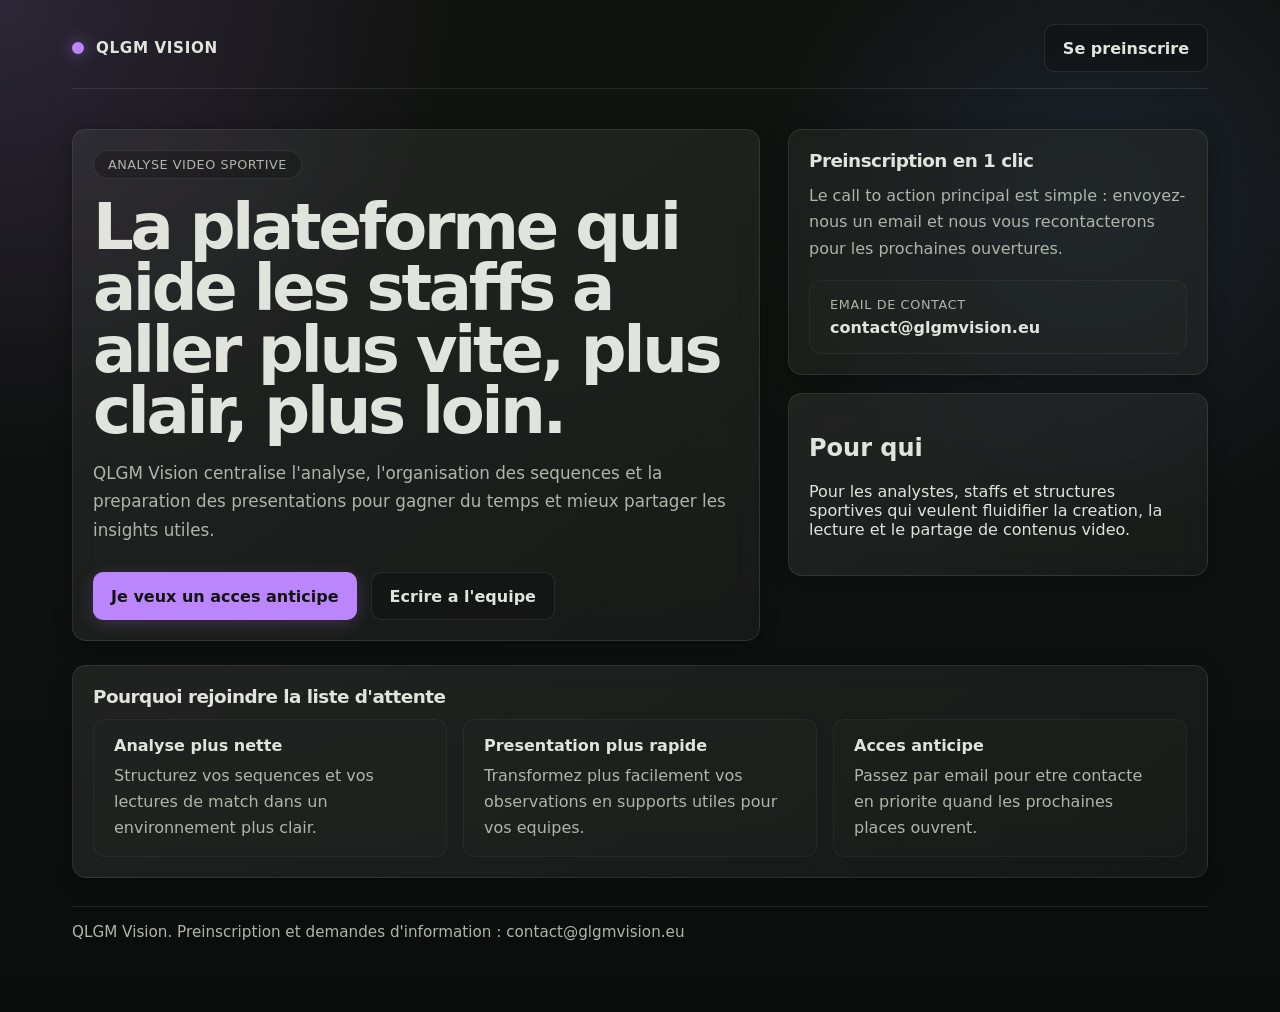
==== docs/index.html @ bc846fb3 "Initial GitHub Pages site" ====
<!doctype html>
<html lang="fr">
  <head>
    <meta charset="UTF-8" />
    <meta name="viewport" content="width=device-width, initial-scale=1.0" />
    <title>QLGM Vision | Preinscription</title>
    <meta
      name="description"
      content="QLGM Vision prepare une nouvelle experience d'analyse video sportive. Preinscrivez-vous pour demander un acces anticipe."
    />
    <style>
      :root {
        --bg: #0f1110;
        --bg-soft: #171a17;
        --card: rgba(43, 46, 40, 0.25);
        --card-strong: rgba(43, 46, 40, 0.45);
        --text: #e1e4dc;
        --muted: #b0b5a9;
        --line: rgba(225, 228, 220, 0.1);
        --line-strong: rgba(225, 228, 220, 0.16);
        --accent: #bb86fc;
        --accent-shadow: rgba(187, 134, 252, 0.2);
      }

      * {
        box-sizing: border-box;
      }

      html {
        scroll-behavior: smooth;
      }

      body {
        margin: 0;
        min-height: 100vh;
        font-family: "Segoe UI", system-ui, sans-serif;
        color: var(--text);
        background:
          radial-gradient(circle at top left, rgba(187, 134, 252, 0.16), transparent 28%),
          radial-gradient(circle at 85% 20%, rgba(106, 148, 255, 0.12), transparent 24%),
          linear-gradient(180deg, #111310 0%, #0f1110 55%, #0b0d0c 100%);
      }

      a {
        color: inherit;
        text-decoration: none;
      }

      .page {
        max-width: 1200px;
        margin: 0 auto;
        padding: 24px 32px 56px;
      }

      .header {
        display: flex;
        align-items: center;
        justify-content: space-between;
        gap: 16px;
        padding-bottom: 16px;
        border-bottom: 1px solid var(--line);
      }

      .brand {
        display: flex;
        align-items: center;
        gap: 12px;
        font-size: 0.95rem;
        font-weight: 700;
        letter-spacing: 0.04em;
        text-transform: uppercase;
      }

      .brand-dot {
        width: 12px;
        height: 12px;
        border-radius: 999px;
        background: var(--accent);
        box-shadow: 0 0 16px rgba(187, 134, 252, 0.55);
      }

      .hero {
        display: grid;
        grid-template-columns: minmax(0, 1.1fr) minmax(320px, 420px);
        gap: 28px;
        padding-top: 40px;
        align-items: stretch;
      }

      .glass-card {
        background: var(--card);
        background-image: linear-gradient(
          145deg,
          rgba(255, 255, 255, 0.05) 0%,
          rgba(255, 255, 255, 0.01) 100%
        );
        backdrop-filter: blur(12px);
        -webkit-backdrop-filter: blur(12px);
        border: 1px solid var(--line);
        border-radius: 14px;
        padding: 20px;
        box-shadow: 0 4px 20px rgba(0, 0, 0, 0.3);
      }

      .eyebrow {
        display: inline-flex;
        align-items: center;
        gap: 8px;
        padding: 6px 14px;
        border-radius: 999px;
        background: rgba(0, 0, 0, 0.2);
        border: 1px solid var(--line);
        color: var(--muted);
        font-size: 0.8rem;
        letter-spacing: 0.04em;
        text-transform: uppercase;
      }

      h1 {
        margin: 18px 0 16px;
        font-size: clamp(2.4rem, 5vw, 4.6rem);
        line-height: 0.96;
        letter-spacing: -0.05em;
      }

      .hero-copy p {
        margin: 0;
        max-width: 60ch;
        color: var(--muted);
        font-size: 1.05rem;
        line-height: 1.7;
      }

      .cta-row {
        display: flex;
        flex-wrap: wrap;
        gap: 14px;
        margin-top: 28px;
      }

      .button-primary,
      .button-secondary {
        min-height: 48px;
        border-radius: 10px;
        padding: 12px 18px;
        display: inline-flex;
        align-items: center;
        justify-content: center;
        font-weight: 700;
        transition:
          transform 180ms ease,
          border-color 180ms ease,
          background 180ms ease;
      }

      .button-primary {
        background: var(--accent);
        color: #121212;
        box-shadow: 0 4px 16px var(--accent-shadow);
      }

      .button-secondary {
        background: rgba(0, 0, 0, 0.2);
        border: 1px solid var(--line);
        color: var(--text);
      }

      .button-primary:hover,
      .button-secondary:hover,
      .feature:hover,
      .contact-item:hover {
        transform: translateY(-1px);
      }

      .side-panel {
        display: flex;
        flex-direction: column;
        gap: 18px;
      }

      .contact-panel {
        background: var(--card-strong);
      }

      .contact-panel h2,
      .section h2 {
        margin: 0 0 12px;
        font-size: 1.15rem;
        letter-spacing: -0.03em;
      }

      .contact-panel p {
        margin: 0 0 18px;
        color: var(--muted);
        line-height: 1.65;
      }

      .contact-item {
        display: block;
        padding: 16px 20px;
        background: rgba(43, 46, 40, 0.15);
        border: 1px solid rgba(225, 228, 220, 0.05);
        border-radius: 12px;
        transition:
          border-color 180ms ease,
          background 180ms ease,
          transform 180ms ease;
      }

      .contact-item:hover,
      .feature:hover {
        border-color: rgba(187, 134, 252, 0.3);
        background: rgba(43, 46, 40, 0.35);
      }

      .contact-label {
        display: block;
        margin-bottom: 6px;
        font-size: 0.8rem;
        color: var(--muted);
        text-transform: uppercase;
        letter-spacing: 0.05em;
      }

      .contact-value {
        display: block;
        font-size: 1rem;
        font-weight: 700;
        word-break: break-word;
      }

      .section {
        margin-top: 24px;
      }

      .feature-grid {
        display: grid;
        grid-template-columns: repeat(3, minmax(0, 1fr));
        gap: 16px;
      }

      .feature {
        padding: 16px 20px;
        background: rgba(43, 46, 40, 0.15);
        border: 1px solid rgba(225, 228, 220, 0.05);
        border-radius: 12px;
        transition:
          border-color 180ms ease,
          background 180ms ease,
          transform 180ms ease;
      }

      .feature-title {
        margin: 0 0 8px;
        font-size: 1rem;
        font-weight: 700;
      }

      .feature p {
        margin: 0;
        color: var(--muted);
        line-height: 1.6;
      }

      .footer {
        margin-top: 28px;
        padding-top: 16px;
        border-top: 1px solid var(--line);
        color: var(--muted);
        font-size: 0.95rem;
      }

      @media (max-width: 920px) {
        .hero {
          grid-template-columns: 1fr;
        }

        .feature-grid {
          grid-template-columns: 1fr;
        }
      }

      @media (max-width: 640px) {
        .page {
          padding: 20px 18px 36px;
        }

        .header {
          align-items: flex-start;
          flex-direction: column;
        }

        h1 {
          font-size: clamp(2rem, 12vw, 3.2rem);
        }

        .cta-row {
          flex-direction: column;
        }

        .button-primary,
        .button-secondary {
          width: 100%;
        }
      }
    </style>
  </head>
  <body>
    <main class="page">
      <header class="header">
        <div class="brand">
          <span class="brand-dot" aria-hidden="true"></span>
          <span>QLGM Vision</span>
        </div>
        <a class="button-secondary" href="mailto:contact@glgmvision.eu?subject=Preinscription%20QLGM%20Vision">
          Se preinscrire
        </a>
      </header>

      <section class="hero">
        <div class="hero-copy glass-card">
          <span class="eyebrow">Analyse video sportive</span>
          <h1>La plateforme qui aide les staffs a aller plus vite, plus clair, plus loin.</h1>
          <p>
            QLGM Vision centralise l'analyse, l'organisation des sequences et la preparation
            des presentations pour gagner du temps et mieux partager les insights utiles.
          </p>
          <div class="cta-row">
            <a
              class="button-primary"
              href="mailto:contact@glgmvision.eu?subject=Preinscription%20QLGM%20Vision&body=Bonjour%2C%0A%0AJe%20souhaite%20me%20preinscrire%20a%20QLGM%20Vision.%0A%0ANom%20%3A%0AOrganisation%20%3A%0ARole%20%3A%0A%0AMerci."
            >
              Je veux un acces anticipe
            </a>
            <a class="button-secondary" href="#contact">Ecrire a l'equipe</a>
          </div>
        </div>

        <aside class="side-panel">
          <div class="glass-card contact-panel" id="contact">
            <h2>Preinscription en 1 clic</h2>
            <p>
              Le call to action principal est simple : envoyez-nous un email et nous vous
              recontacterons pour les prochaines ouvertures.
            </p>
            <a
              class="contact-item"
              href="mailto:contact@glgmvision.eu?subject=Preinscription%20QLGM%20Vision"
            >
              <span class="contact-label">Email de contact</span>
              <span class="contact-value">contact@glgmvision.eu</span>
            </a>
          </div>

          <div class="glass-card">
            <h2>Pour qui</h2>
            <p>
              Pour les analystes, staffs et structures sportives qui veulent fluidifier la
              creation, la lecture et le partage de contenus video.
            </p>
          </div>
        </aside>
      </section>

      <section class="section glass-card">
        <h2>Pourquoi rejoindre la liste d'attente</h2>
        <div class="feature-grid">
          <article class="feature">
            <h3 class="feature-title">Analyse plus nette</h3>
            <p>Structurez vos sequences et vos lectures de match dans un environnement plus clair.</p>
          </article>
          <article class="feature">
            <h3 class="feature-title">Presentation plus rapide</h3>
            <p>Transformez plus facilement vos observations en supports utiles pour vos equipes.</p>
          </article>
          <article class="feature">
            <h3 class="feature-title">Acces anticipe</h3>
            <p>Passez par email pour etre contacte en priorite quand les prochaines places ouvrent.</p>
          </article>
        </div>
      </section>

      <p class="footer">
        QLGM Vision. Preinscription et demandes d'information :
        <a href="mailto:contact@glgmvision.eu">contact@glgmvision.eu</a>
      </p>
    </main>
  </body>
</html>
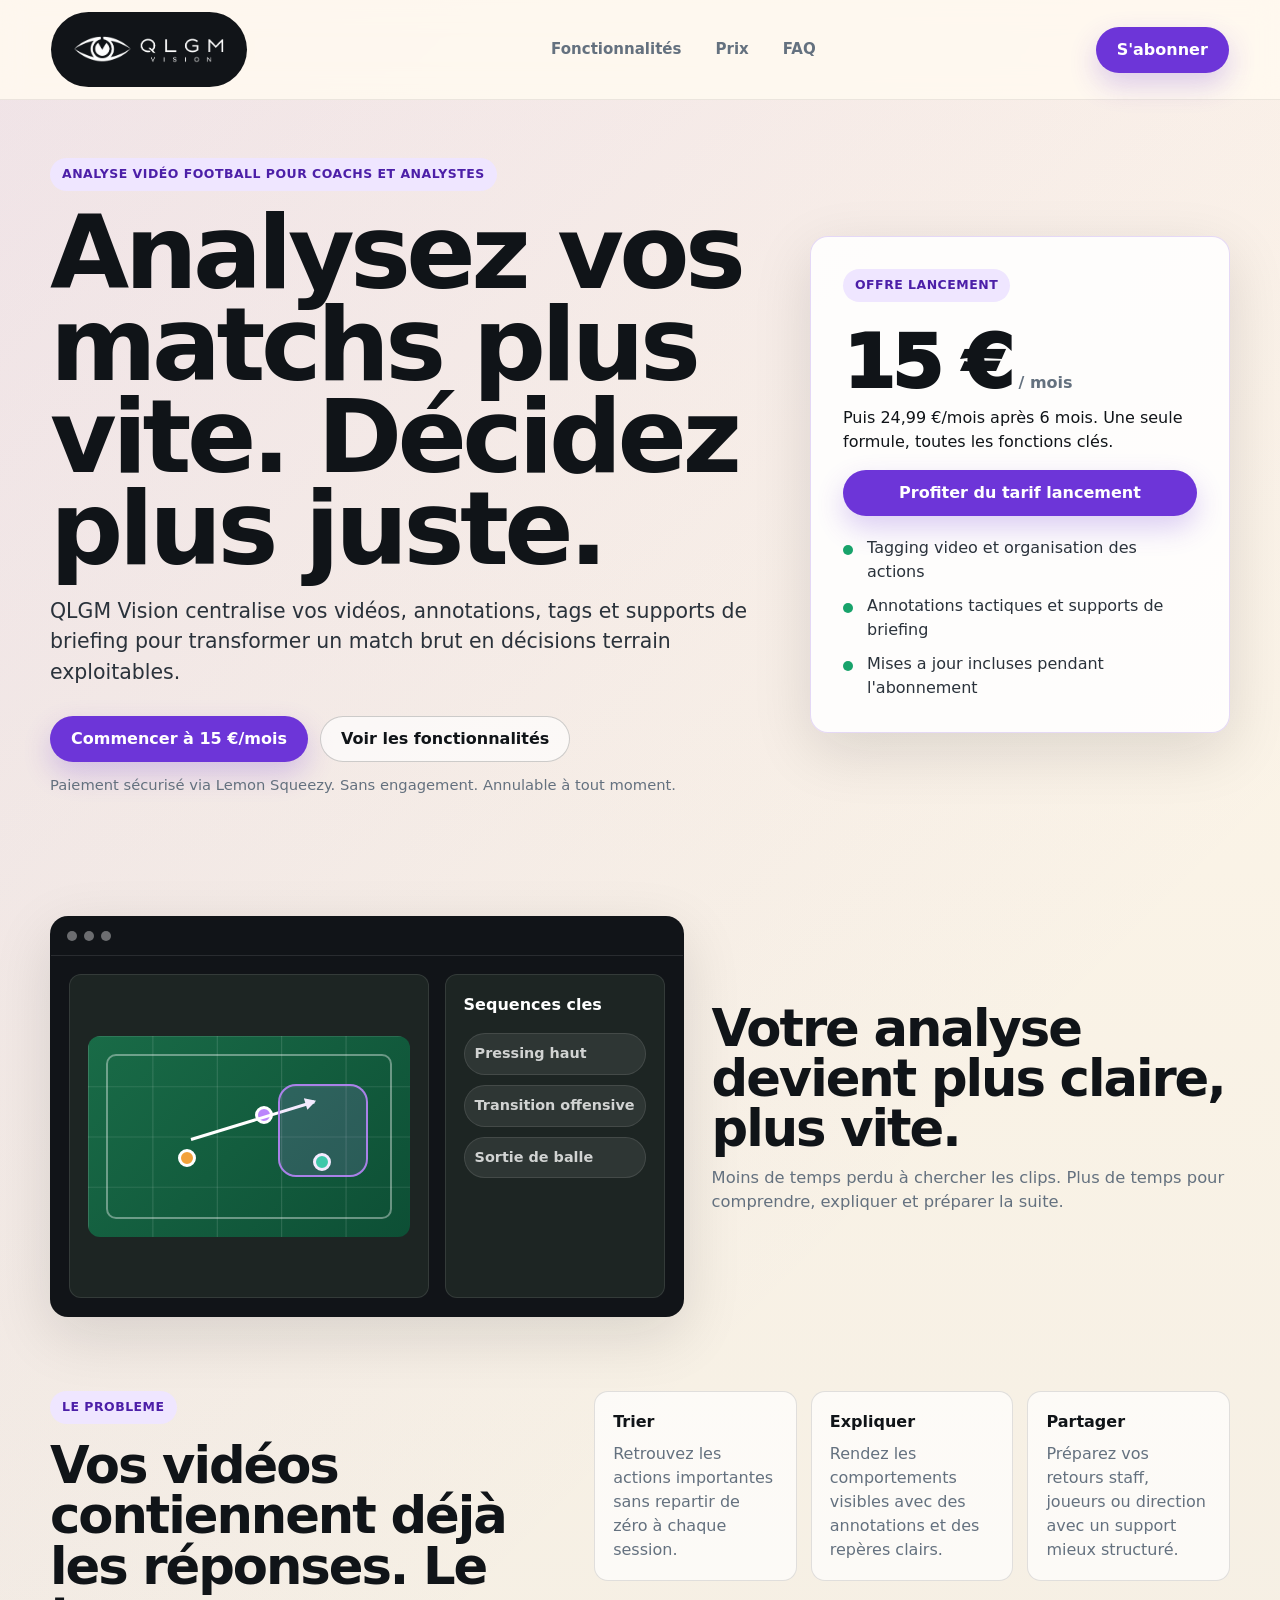
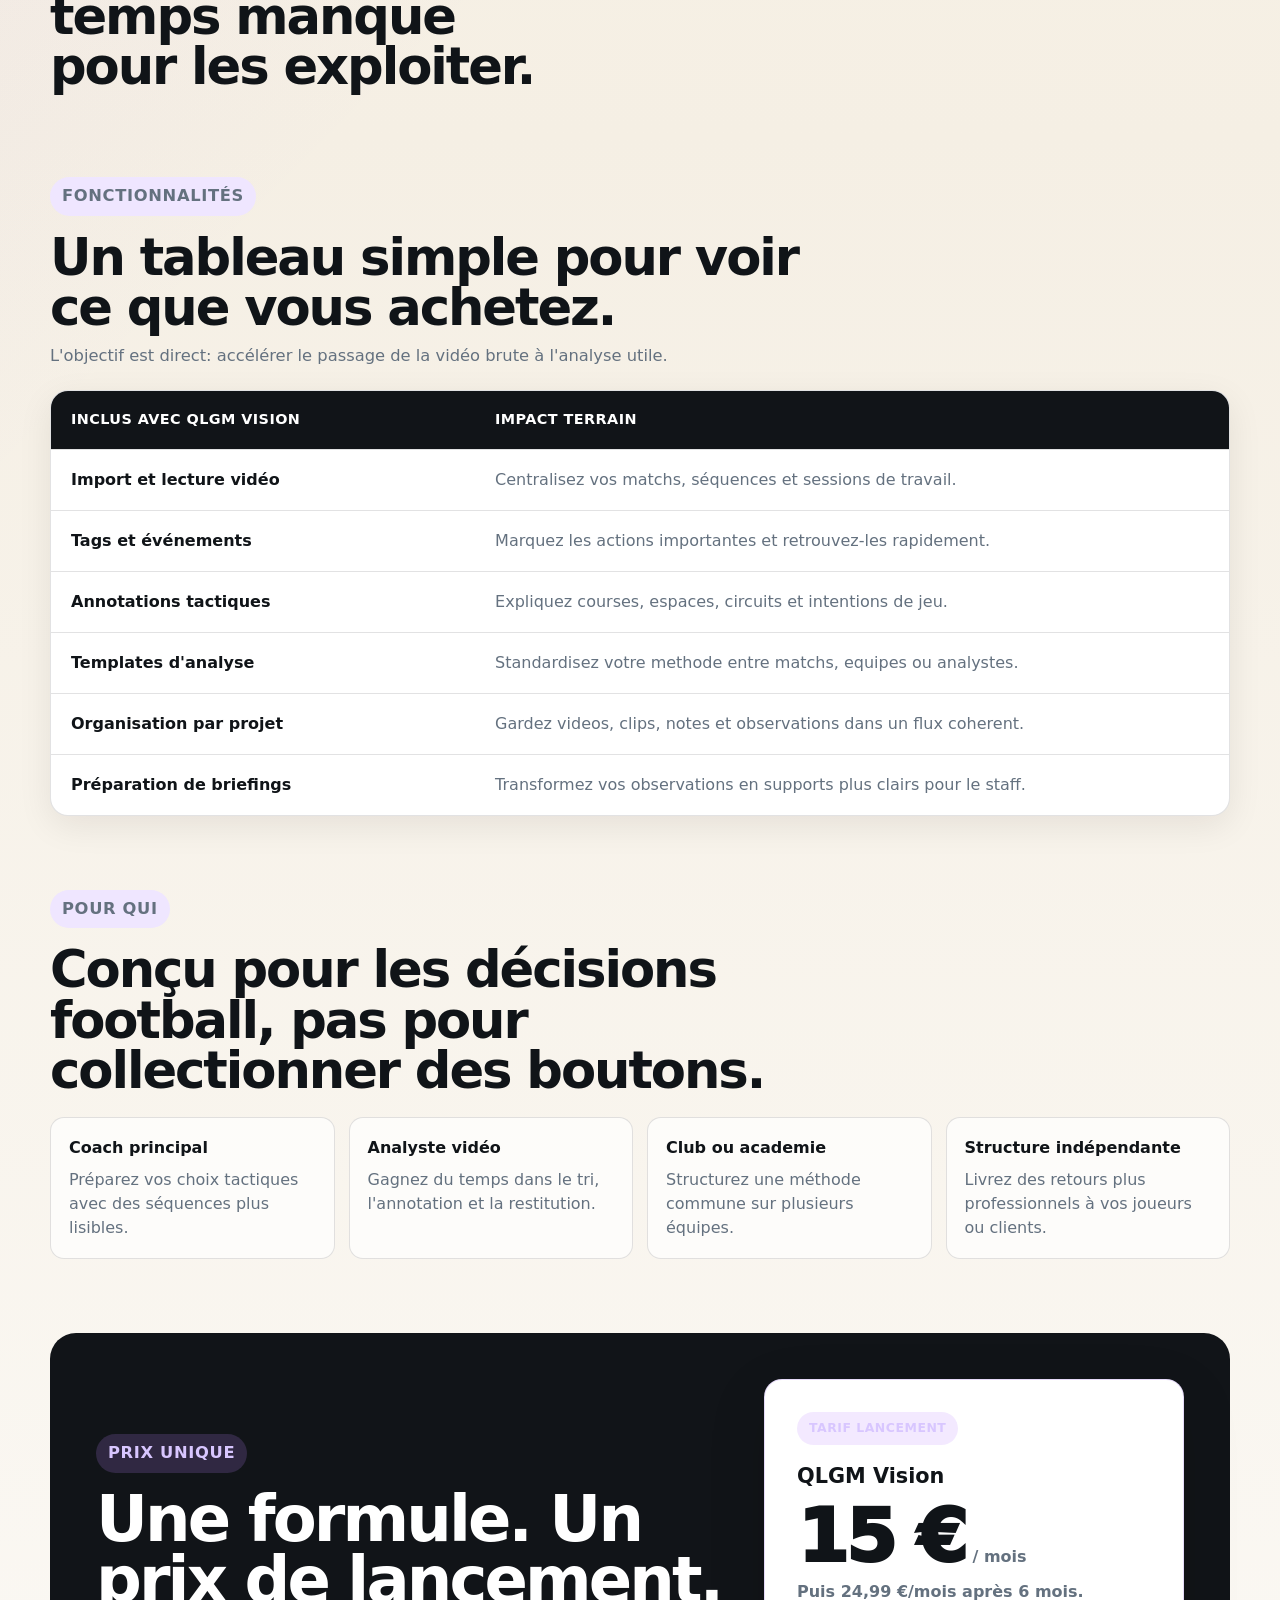
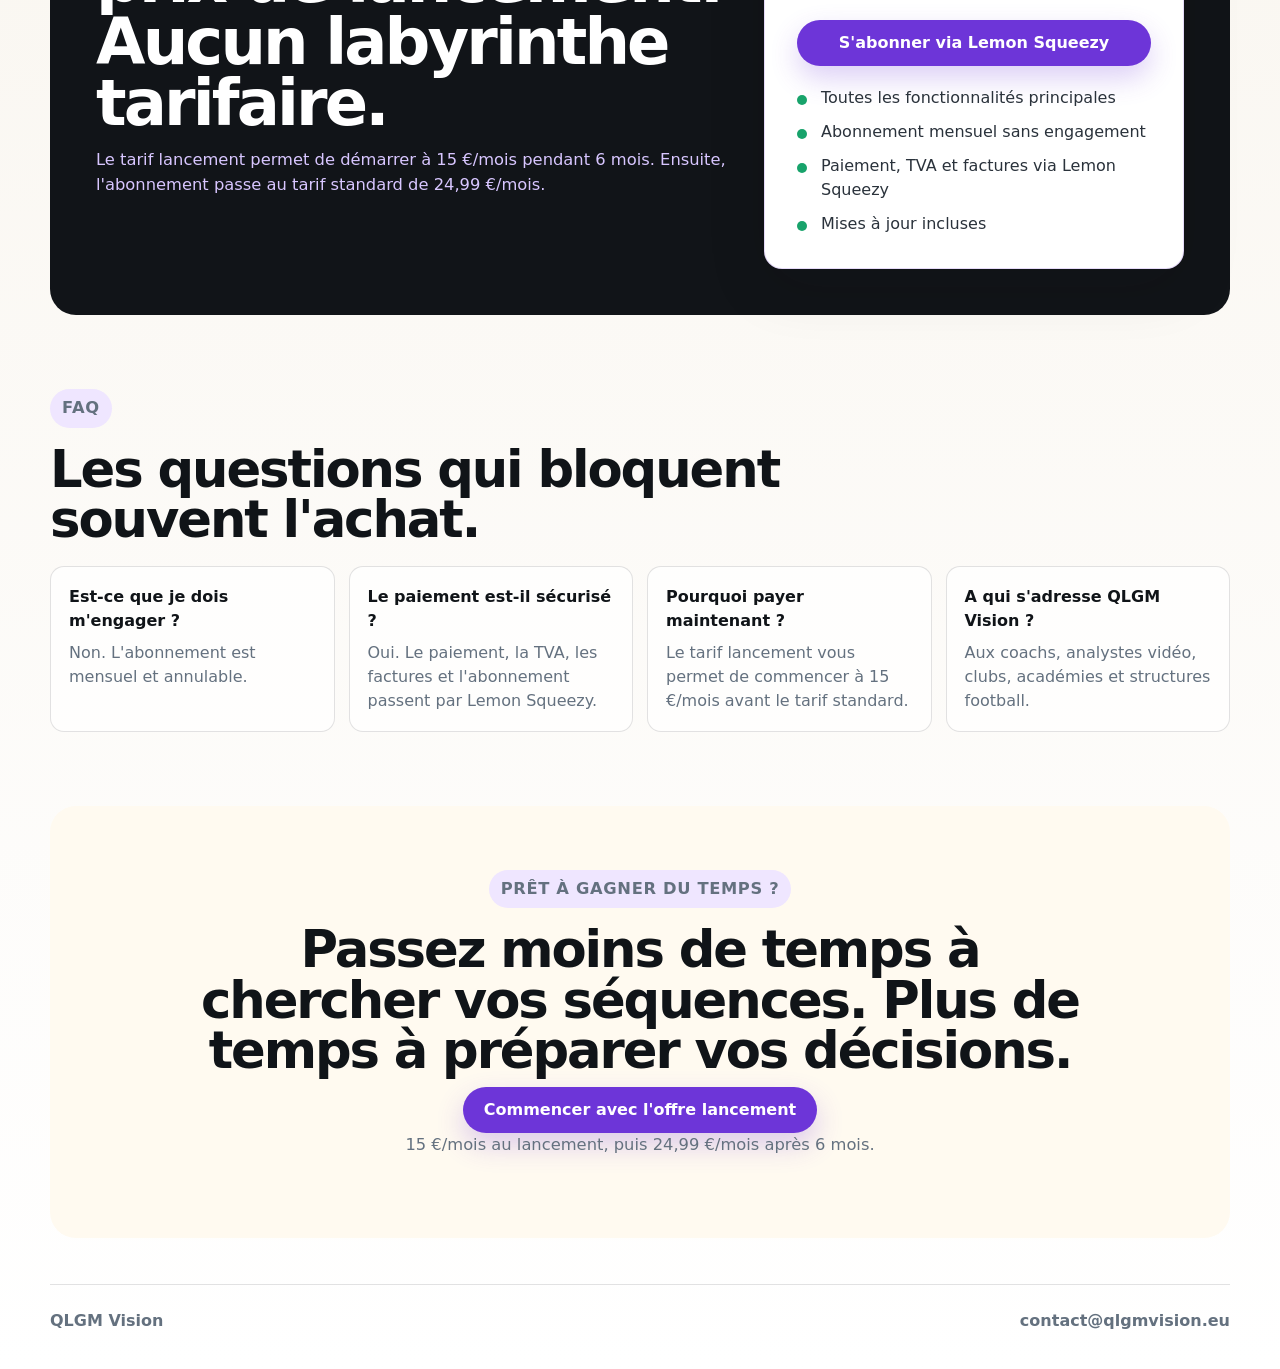
==== commit c1efcdb2: "Update QLGM Vision landing page" ====
--- a/docs/index.html
+++ b/docs/index.html
@@ -3,387 +3,268 @@
   <head>
     <meta charset="UTF-8" />
     <meta name="viewport" content="width=device-width, initial-scale=1.0" />
-    <title>QLGM Vision | Preinscription</title>
+    <title>QLGM Vision | Analyse vid&eacute;o football</title>
     <meta
       name="description"
-      content="QLGM Vision prepare une nouvelle experience d'analyse video sportive. Preinscrivez-vous pour demander un acces anticipe."
+      content="QLGM Vision aide les coachs, analystes video et clubs a analyser leurs matchs plus vite avec un abonnement simple a 15 euros par mois au lancement."
     />
-    <style>
-      :root {
-        --bg: #0f1110;
-        --bg-soft: #171a17;
-        --card: rgba(43, 46, 40, 0.25);
-        --card-strong: rgba(43, 46, 40, 0.45);
-        --text: #e1e4dc;
-        --muted: #b0b5a9;
-        --line: rgba(225, 228, 220, 0.1);
-        --line-strong: rgba(225, 228, 220, 0.16);
-        --accent: #bb86fc;
-        --accent-shadow: rgba(187, 134, 252, 0.2);
-      }
-
-      * {
-        box-sizing: border-box;
-      }
-
-      html {
-        scroll-behavior: smooth;
-      }
-
-      body {
-        margin: 0;
-        min-height: 100vh;
-        font-family: "Segoe UI", system-ui, sans-serif;
-        color: var(--text);
-        background:
-          radial-gradient(circle at top left, rgba(187, 134, 252, 0.16), transparent 28%),
-          radial-gradient(circle at 85% 20%, rgba(106, 148, 255, 0.12), transparent 24%),
-          linear-gradient(180deg, #111310 0%, #0f1110 55%, #0b0d0c 100%);
-      }
-
-      a {
-        color: inherit;
-        text-decoration: none;
-      }
-
-      .page {
-        max-width: 1200px;
-        margin: 0 auto;
-        padding: 24px 32px 56px;
-      }
-
-      .header {
-        display: flex;
-        align-items: center;
-        justify-content: space-between;
-        gap: 16px;
-        padding-bottom: 16px;
-        border-bottom: 1px solid var(--line);
-      }
-
-      .brand {
-        display: flex;
-        align-items: center;
-        gap: 12px;
-        font-size: 0.95rem;
-        font-weight: 700;
-        letter-spacing: 0.04em;
-        text-transform: uppercase;
-      }
-
-      .brand-dot {
-        width: 12px;
-        height: 12px;
-        border-radius: 999px;
-        background: var(--accent);
-        box-shadow: 0 0 16px rgba(187, 134, 252, 0.55);
-      }
-
-      .hero {
-        display: grid;
-        grid-template-columns: minmax(0, 1.1fr) minmax(320px, 420px);
-        gap: 28px;
-        padding-top: 40px;
-        align-items: stretch;
-      }
-
-      .glass-card {
-        background: var(--card);
-        background-image: linear-gradient(
-          145deg,
-          rgba(255, 255, 255, 0.05) 0%,
-          rgba(255, 255, 255, 0.01) 100%
-        );
-        backdrop-filter: blur(12px);
-        -webkit-backdrop-filter: blur(12px);
-        border: 1px solid var(--line);
-        border-radius: 14px;
-        padding: 20px;
-        box-shadow: 0 4px 20px rgba(0, 0, 0, 0.3);
-      }
-
-      .eyebrow {
-        display: inline-flex;
-        align-items: center;
-        gap: 8px;
-        padding: 6px 14px;
-        border-radius: 999px;
-        background: rgba(0, 0, 0, 0.2);
-        border: 1px solid var(--line);
-        color: var(--muted);
-        font-size: 0.8rem;
-        letter-spacing: 0.04em;
-        text-transform: uppercase;
-      }
-
-      h1 {
-        margin: 18px 0 16px;
-        font-size: clamp(2.4rem, 5vw, 4.6rem);
-        line-height: 0.96;
-        letter-spacing: -0.05em;
-      }
-
-      .hero-copy p {
-        margin: 0;
-        max-width: 60ch;
-        color: var(--muted);
-        font-size: 1.05rem;
-        line-height: 1.7;
-      }
-
-      .cta-row {
-        display: flex;
-        flex-wrap: wrap;
-        gap: 14px;
-        margin-top: 28px;
-      }
-
-      .button-primary,
-      .button-secondary {
-        min-height: 48px;
-        border-radius: 10px;
-        padding: 12px 18px;
-        display: inline-flex;
-        align-items: center;
-        justify-content: center;
-        font-weight: 700;
-        transition:
-          transform 180ms ease,
-          border-color 180ms ease,
-          background 180ms ease;
-      }
-
-      .button-primary {
-        background: var(--accent);
-        color: #121212;
-        box-shadow: 0 4px 16px var(--accent-shadow);
-      }
-
-      .button-secondary {
-        background: rgba(0, 0, 0, 0.2);
-        border: 1px solid var(--line);
-        color: var(--text);
-      }
-
-      .button-primary:hover,
-      .button-secondary:hover,
-      .feature:hover,
-      .contact-item:hover {
-        transform: translateY(-1px);
-      }
-
-      .side-panel {
-        display: flex;
-        flex-direction: column;
-        gap: 18px;
-      }
-
-      .contact-panel {
-        background: var(--card-strong);
-      }
-
-      .contact-panel h2,
-      .section h2 {
-        margin: 0 0 12px;
-        font-size: 1.15rem;
-        letter-spacing: -0.03em;
-      }
-
-      .contact-panel p {
-        margin: 0 0 18px;
-        color: var(--muted);
-        line-height: 1.65;
-      }
-
-      .contact-item {
-        display: block;
-        padding: 16px 20px;
-        background: rgba(43, 46, 40, 0.15);
-        border: 1px solid rgba(225, 228, 220, 0.05);
-        border-radius: 12px;
-        transition:
-          border-color 180ms ease,
-          background 180ms ease,
-          transform 180ms ease;
-      }
-
-      .contact-item:hover,
-      .feature:hover {
-        border-color: rgba(187, 134, 252, 0.3);
-        background: rgba(43, 46, 40, 0.35);
-      }
-
-      .contact-label {
-        display: block;
-        margin-bottom: 6px;
-        font-size: 0.8rem;
-        color: var(--muted);
-        text-transform: uppercase;
-        letter-spacing: 0.05em;
-      }
-
-      .contact-value {
-        display: block;
-        font-size: 1rem;
-        font-weight: 700;
-        word-break: break-word;
-      }
-
-      .section {
-        margin-top: 24px;
-      }
-
-      .feature-grid {
-        display: grid;
-        grid-template-columns: repeat(3, minmax(0, 1fr));
-        gap: 16px;
-      }
-
-      .feature {
-        padding: 16px 20px;
-        background: rgba(43, 46, 40, 0.15);
-        border: 1px solid rgba(225, 228, 220, 0.05);
-        border-radius: 12px;
-        transition:
-          border-color 180ms ease,
-          background 180ms ease,
-          transform 180ms ease;
-      }
-
-      .feature-title {
-        margin: 0 0 8px;
-        font-size: 1rem;
-        font-weight: 700;
-      }
-
-      .feature p {
-        margin: 0;
-        color: var(--muted);
-        line-height: 1.6;
-      }
-
-      .footer {
-        margin-top: 28px;
-        padding-top: 16px;
-        border-top: 1px solid var(--line);
-        color: var(--muted);
-        font-size: 0.95rem;
-      }
-
-      @media (max-width: 920px) {
-        .hero {
-          grid-template-columns: 1fr;
-        }
-
-        .feature-grid {
-          grid-template-columns: 1fr;
-        }
-      }
-
-      @media (max-width: 640px) {
-        .page {
-          padding: 20px 18px 36px;
-        }
-
-        .header {
-          align-items: flex-start;
-          flex-direction: column;
-        }
-
-        h1 {
-          font-size: clamp(2rem, 12vw, 3.2rem);
-        }
-
-        .cta-row {
-          flex-direction: column;
-        }
-
-        .button-primary,
-        .button-secondary {
-          width: 100%;
-        }
-      }
-    </style>
+    <meta property="og:title" content="QLGM Vision | Analysez vos matchs plus vite" />
+    <meta
+      property="og:description"
+      content="Une offre simple pour structurer vos videos, annotations et briefings football. 15 euros par mois au lancement, puis 24,99 euros."
+    />
+    <meta property="og:type" content="website" />
+    <link rel="stylesheet" href="./styles.css" />
   </head>
   <body>
-    <main class="page">
-      <header class="header">
-        <div class="brand">
-          <span class="brand-dot" aria-hidden="true"></span>
-          <span>QLGM Vision</span>
-        </div>
-        <a class="button-secondary" href="mailto:contact@glgmvision.eu?subject=Preinscription%20QLGM%20Vision">
-          Se preinscrire
+    <header class="site-header">
+      <a class="brand" href="#top" aria-label="QLGM Vision accueil">
+        <img src="./assets/qlgm-logo-white.png" alt="QLGM Vision" />
+      </a>
+      <nav class="nav-links" aria-label="Navigation principale">
+        <a href="#features">Fonctionnalit&eacute;s</a>
+        <a href="#pricing">Prix</a>
+        <a href="#faq">FAQ</a>
+      </nav>
+      <a class="header-cta" href="#pricing" data-checkout-link>S'abonner</a>
+    </header>
+
+    <main id="top">
+      <section class="hero">
+        <div class="hero-copy">
+          <p class="eyebrow">Analyse vid&eacute;o football pour coachs et analystes</p>
+          <h1>Analysez vos matchs plus vite. D&eacute;cidez plus juste.</h1>
+          <p class="lead">
+            QLGM Vision centralise vos vid&eacute;os, annotations, tags et supports de briefing pour
+            transformer un match brut en d&eacute;cisions terrain exploitables.
+          </p>
+
+          <div class="hero-actions" aria-label="Actions principales">
+            <a class="primary-button" href="#pricing" data-checkout-link>
+              Commencer &agrave; 15 &euro;/mois
+            </a>
+            <a class="secondary-button" href="#features">Voir les fonctionnalit&eacute;s</a>
+          </div>
+
+          <p class="checkout-note">
+            Paiement s&eacute;curis&eacute; via Lemon Squeezy. Sans engagement. Annulable &agrave; tout moment.
+          </p>
+        </div>
+
+        <aside class="launch-offer" aria-label="Offre de lancement">
+          <span class="offer-badge">Offre lancement</span>
+          <div class="price-line">
+            <span class="price">15 &euro;</span>
+            <span class="period">/ mois</span>
+          </div>
+          <p>Puis 24,99 &euro;/mois apr&egrave;s 6 mois. Une seule formule, toutes les fonctions cl&eacute;s.</p>
+          <a class="primary-button full-width" href="#pricing" data-checkout-link>
+            Profiter du tarif lancement
+          </a>
+          <ul class="offer-list" aria-label="Inclus">
+            <li>Tagging video et organisation des actions</li>
+            <li>Annotations tactiques et supports de briefing</li>
+            <li>Mises a jour incluses pendant l'abonnement</li>
+          </ul>
+        </aside>
+      </section>
+
+      <section class="product-strip" aria-label="Apercu produit">
+        <div class="product-window">
+          <div class="window-bar">
+            <span></span>
+            <span></span>
+            <span></span>
+          </div>
+          <div class="analysis-preview">
+            <div class="video-pane">
+              <div class="pitch">
+                <span class="player player-a"></span>
+                <span class="player player-b"></span>
+                <span class="player player-c"></span>
+                <span class="run-line"></span>
+                <span class="zone"></span>
+              </div>
+            </div>
+            <div class="insight-pane">
+              <strong>Sequences cles</strong>
+              <span>Pressing haut</span>
+              <span>Transition offensive</span>
+              <span>Sortie de balle</span>
+            </div>
+          </div>
+        </div>
+        <div class="strip-copy">
+          <h2>Votre analyse devient plus claire, plus vite.</h2>
+          <p>
+            Moins de temps perdu &agrave; chercher les clips. Plus de temps pour comprendre, expliquer et
+            pr&eacute;parer la suite.
+          </p>
+        </div>
+      </section>
+
+      <section class="section problem-section">
+        <div>
+          <p class="section-kicker">Le probleme</p>
+          <h2>Vos vid&eacute;os contiennent d&eacute;j&agrave; les r&eacute;ponses. Le temps manque pour les exploiter.</h2>
+        </div>
+        <div class="problem-grid">
+          <article>
+            <strong>Trier</strong>
+            <p>Retrouvez les actions importantes sans repartir de z&eacute;ro &agrave; chaque session.</p>
+          </article>
+          <article>
+            <strong>Expliquer</strong>
+            <p>Rendez les comportements visibles avec des annotations et des rep&egrave;res clairs.</p>
+          </article>
+          <article>
+            <strong>Partager</strong>
+            <p>Pr&eacute;parez vos retours staff, joueurs ou direction avec un support mieux structur&eacute;.</p>
+          </article>
+        </div>
+      </section>
+
+      <section class="section" id="features">
+        <div class="section-heading">
+          <p class="section-kicker">Fonctionnalit&eacute;s</p>
+          <h2>Un tableau simple pour voir ce que vous achetez.</h2>
+          <p>
+            L'objectif est direct: acc&eacute;l&eacute;rer le passage de la vid&eacute;o brute &agrave; l'analyse utile.
+          </p>
+        </div>
+
+        <div class="feature-table-wrap">
+          <table class="feature-table">
+            <thead>
+              <tr>
+                <th>Inclus avec QLGM Vision</th>
+                <th>Impact terrain</th>
+              </tr>
+            </thead>
+            <tbody>
+              <tr>
+                <td>Import et lecture vid&eacute;o</td>
+                <td>Centralisez vos matchs, s&eacute;quences et sessions de travail.</td>
+              </tr>
+              <tr>
+                <td>Tags et &eacute;v&eacute;nements</td>
+                <td>Marquez les actions importantes et retrouvez-les rapidement.</td>
+              </tr>
+              <tr>
+                <td>Annotations tactiques</td>
+                <td>Expliquez courses, espaces, circuits et intentions de jeu.</td>
+              </tr>
+              <tr>
+                <td>Templates d'analyse</td>
+                <td>Standardisez votre methode entre matchs, equipes ou analystes.</td>
+              </tr>
+              <tr>
+                <td>Organisation par projet</td>
+                <td>Gardez videos, clips, notes et observations dans un flux coherent.</td>
+              </tr>
+              <tr>
+                <td>Pr&eacute;paration de briefings</td>
+                <td>Transformez vos observations en supports plus clairs pour le staff.</td>
+              </tr>
+            </tbody>
+          </table>
+        </div>
+      </section>
+
+      <section class="section audience-section">
+        <div class="section-heading">
+          <p class="section-kicker">Pour qui</p>
+          <h2>Con&ccedil;u pour les d&eacute;cisions football, pas pour collectionner des boutons.</h2>
+        </div>
+        <div class="audience-grid">
+          <article>
+            <h3>Coach principal</h3>
+            <p>Pr&eacute;parez vos choix tactiques avec des s&eacute;quences plus lisibles.</p>
+          </article>
+          <article>
+            <h3>Analyste vid&eacute;o</h3>
+            <p>Gagnez du temps dans le tri, l'annotation et la restitution.</p>
+          </article>
+          <article>
+            <h3>Club ou academie</h3>
+            <p>Structurez une m&eacute;thode commune sur plusieurs &eacute;quipes.</p>
+          </article>
+          <article>
+            <h3>Structure ind&eacute;pendante</h3>
+            <p>Livrez des retours plus professionnels &agrave; vos joueurs ou clients.</p>
+          </article>
+        </div>
+      </section>
+
+      <section class="section pricing-section" id="pricing">
+        <div class="pricing-copy">
+          <p class="section-kicker">Prix unique</p>
+          <h2>Une formule. Un prix de lancement. Aucun labyrinthe tarifaire.</h2>
+          <p>
+            Le tarif lancement permet de d&eacute;marrer &agrave; 15 &euro;/mois pendant 6 mois. Ensuite,
+            l'abonnement passe au tarif standard de 24,99 &euro;/mois.
+          </p>
+        </div>
+        <article class="pricing-card">
+          <span class="offer-badge">Tarif lancement</span>
+          <h3>QLGM Vision</h3>
+          <div class="price-line">
+            <span class="price">15 &euro;</span>
+            <span class="period">/ mois</span>
+          </div>
+          <p class="standard-price">Puis 24,99 &euro;/mois apr&egrave;s 6 mois.</p>
+          <a class="primary-button full-width" href="#pricing" data-checkout-link>
+            S'abonner via Lemon Squeezy
+          </a>
+          <ul class="pricing-list">
+            <li>Toutes les fonctionnalit&eacute;s principales</li>
+            <li>Abonnement mensuel sans engagement</li>
+            <li>Paiement, TVA et factures via Lemon Squeezy</li>
+            <li>Mises &agrave; jour incluses</li>
+          </ul>
+        </article>
+      </section>
+
+      <section class="section" id="faq">
+        <div class="section-heading">
+          <p class="section-kicker">FAQ</p>
+          <h2>Les questions qui bloquent souvent l'achat.</h2>
+        </div>
+        <div class="faq-grid">
+          <article>
+            <h3>Est-ce que je dois m'engager ?</h3>
+            <p>Non. L'abonnement est mensuel et annulable.</p>
+          </article>
+          <article>
+            <h3>Le paiement est-il s&eacute;curis&eacute; ?</h3>
+            <p>Oui. Le paiement, la TVA, les factures et l'abonnement passent par Lemon Squeezy.</p>
+          </article>
+          <article>
+            <h3>Pourquoi payer maintenant ?</h3>
+            <p>Le tarif lancement vous permet de commencer &agrave; 15 &euro;/mois avant le tarif standard.</p>
+          </article>
+          <article>
+            <h3>A qui s'adresse QLGM Vision ?</h3>
+            <p>Aux coachs, analystes vid&eacute;o, clubs, acad&eacute;mies et structures football.</p>
+          </article>
+        </div>
+      </section>
+
+      <section class="final-cta">
+        <p class="section-kicker">Pr&ecirc;t &agrave; gagner du temps ?</p>
+        <h2>Passez moins de temps &agrave; chercher vos s&eacute;quences. Plus de temps &agrave; pr&eacute;parer vos d&eacute;cisions.</h2>
+        <a class="primary-button" href="#pricing" data-checkout-link>
+          Commencer avec l'offre lancement
         </a>
-      </header>
-
-      <section class="hero">
-        <div class="hero-copy glass-card">
-          <span class="eyebrow">Analyse video sportive</span>
-          <h1>La plateforme qui aide les staffs a aller plus vite, plus clair, plus loin.</h1>
-          <p>
-            QLGM Vision centralise l'analyse, l'organisation des sequences et la preparation
-            des presentations pour gagner du temps et mieux partager les insights utiles.
-          </p>
-          <div class="cta-row">
-            <a
-              class="button-primary"
-              href="mailto:contact@glgmvision.eu?subject=Preinscription%20QLGM%20Vision&body=Bonjour%2C%0A%0AJe%20souhaite%20me%20preinscrire%20a%20QLGM%20Vision.%0A%0ANom%20%3A%0AOrganisation%20%3A%0ARole%20%3A%0A%0AMerci."
-            >
-              Je veux un acces anticipe
-            </a>
-            <a class="button-secondary" href="#contact">Ecrire a l'equipe</a>
-          </div>
-        </div>
-
-        <aside class="side-panel">
-          <div class="glass-card contact-panel" id="contact">
-            <h2>Preinscription en 1 clic</h2>
-            <p>
-              Le call to action principal est simple : envoyez-nous un email et nous vous
-              recontacterons pour les prochaines ouvertures.
-            </p>
-            <a
-              class="contact-item"
-              href="mailto:contact@glgmvision.eu?subject=Preinscription%20QLGM%20Vision"
-            >
-              <span class="contact-label">Email de contact</span>
-              <span class="contact-value">contact@glgmvision.eu</span>
-            </a>
-          </div>
-
-          <div class="glass-card">
-            <h2>Pour qui</h2>
-            <p>
-              Pour les analystes, staffs et structures sportives qui veulent fluidifier la
-              creation, la lecture et le partage de contenus video.
-            </p>
-          </div>
-        </aside>
-      </section>
-
-      <section class="section glass-card">
-        <h2>Pourquoi rejoindre la liste d'attente</h2>
-        <div class="feature-grid">
-          <article class="feature">
-            <h3 class="feature-title">Analyse plus nette</h3>
-            <p>Structurez vos sequences et vos lectures de match dans un environnement plus clair.</p>
-          </article>
-          <article class="feature">
-            <h3 class="feature-title">Presentation plus rapide</h3>
-            <p>Transformez plus facilement vos observations en supports utiles pour vos equipes.</p>
-          </article>
-          <article class="feature">
-            <h3 class="feature-title">Acces anticipe</h3>
-            <p>Passez par email pour etre contacte en priorite quand les prochaines places ouvrent.</p>
-          </article>
-        </div>
-      </section>
-
-      <p class="footer">
-        QLGM Vision. Preinscription et demandes d'information :
-        <a href="mailto:contact@glgmvision.eu">contact@glgmvision.eu</a>
-      </p>
+        <p class="checkout-note">15 &euro;/mois au lancement, puis 24,99 &euro;/mois apr&egrave;s 6 mois.</p>
+      </section>
     </main>
+
+    <footer class="site-footer">
+      <span>QLGM Vision</span>
+      <a href="mailto:contact@qlgmvision.eu">contact@qlgmvision.eu</a>
+    </footer>
+
+    <script src="./checkout.js"></script>
   </body>
 </html>
--- a/docs/styles.css
+++ b/docs/styles.css
@@ -0,0 +1,701 @@
+:root {
+  color-scheme: light;
+  --ink: #101418;
+  --ink-soft: #2a323b;
+  --muted: #64717f;
+  --paper: #f7f3ea;
+  --paper-strong: #fffaf0;
+  --surface: #ffffff;
+  --line: rgba(16, 20, 24, 0.12);
+  --line-strong: rgba(16, 20, 24, 0.2);
+  --accent: #6d35d8;
+  --accent-dark: #4c1fa8;
+  --accent-soft: #efe6ff;
+  --green: #18a36b;
+  --orange: #f2a23a;
+  --radius: 18px;
+  --shadow: 0 18px 60px rgba(20, 18, 14, 0.12);
+}
+
+* {
+  box-sizing: border-box;
+}
+
+html {
+  scroll-behavior: smooth;
+}
+
+body {
+  margin: 0;
+  color: var(--ink);
+  background:
+    linear-gradient(135deg, rgba(109, 53, 216, 0.1), transparent 36%),
+    linear-gradient(180deg, #fff7e9 0%, #f5efe4 38%, #ffffff 100%);
+  font-family:
+    Inter,
+    "Segoe UI",
+    system-ui,
+    sans-serif;
+  line-height: 1.5;
+}
+
+a {
+  color: inherit;
+  text-decoration: none;
+}
+
+img {
+  display: block;
+  max-width: 100%;
+}
+
+.site-header {
+  position: sticky;
+  top: 0;
+  z-index: 10;
+  min-height: 72px;
+  display: grid;
+  grid-template-columns: minmax(150px, 220px) minmax(0, 1fr) auto;
+  align-items: center;
+  gap: 18px;
+  padding: 12px clamp(18px, 4vw, 54px);
+  border-bottom: 1px solid rgba(16, 20, 24, 0.08);
+  background: rgba(255, 250, 240, 0.88);
+  backdrop-filter: blur(14px);
+}
+
+.brand {
+  width: min(196px, 42vw);
+  padding: 9px 12px;
+  border-radius: 999px;
+  background: #111418;
+}
+
+.nav-links {
+  display: flex;
+  justify-content: center;
+  gap: clamp(14px, 3vw, 34px);
+  color: var(--muted);
+  font-size: 0.94rem;
+  font-weight: 700;
+}
+
+.nav-links a:hover {
+  color: var(--ink);
+}
+
+.header-cta,
+.primary-button,
+.secondary-button {
+  min-height: 46px;
+  display: inline-flex;
+  align-items: center;
+  justify-content: center;
+  border: 1px solid transparent;
+  border-radius: 999px;
+  padding: 12px 20px;
+  font-weight: 850;
+  line-height: 1;
+  transition:
+    transform 160ms ease,
+    background 160ms ease,
+    border-color 160ms ease,
+    color 160ms ease;
+}
+
+.header-cta,
+.primary-button {
+  background: var(--accent);
+  color: #fff;
+  box-shadow: 0 12px 28px rgba(109, 53, 216, 0.24);
+}
+
+.header-cta:hover,
+.primary-button:hover {
+  transform: translateY(-1px);
+  background: var(--accent-dark);
+}
+
+.secondary-button {
+  border-color: var(--line-strong);
+  background: rgba(255, 255, 255, 0.66);
+  color: var(--ink);
+}
+
+.secondary-button:hover {
+  transform: translateY(-1px);
+  border-color: rgba(109, 53, 216, 0.32);
+}
+
+main {
+  width: min(1180px, calc(100% - 36px));
+  margin: 0 auto;
+}
+
+.hero {
+  min-height: min(680px, calc(100vh - 112px));
+  display: grid;
+  grid-template-columns: minmax(0, 1fr) minmax(300px, 420px);
+  gap: clamp(24px, 5vw, 58px);
+  align-items: center;
+  padding: clamp(28px, 6vw, 58px) 0 32px;
+}
+
+.hero-copy {
+  max-width: 720px;
+}
+
+.eyebrow,
+.section-kicker,
+.offer-badge {
+  width: fit-content;
+  display: inline-flex;
+  align-items: center;
+  gap: 8px;
+  margin: 0 0 16px;
+  border-radius: 999px;
+  color: var(--accent-dark);
+  background: var(--accent-soft);
+  padding: 7px 12px;
+  font-size: 0.78rem;
+  font-weight: 900;
+  letter-spacing: 0.04em;
+  text-transform: uppercase;
+}
+
+h1,
+h2,
+h3,
+p {
+  margin-top: 0;
+}
+
+h1 {
+  margin-bottom: 20px;
+  max-width: 12ch;
+  font-size: clamp(3rem, 8vw, 6.4rem);
+  line-height: 0.9;
+  letter-spacing: -0.045em;
+}
+
+.lead {
+  max-width: 60ch;
+  color: var(--ink-soft);
+  font-size: clamp(1.08rem, 2vw, 1.28rem);
+}
+
+.hero-actions {
+  display: flex;
+  flex-wrap: wrap;
+  gap: 12px;
+  margin: 28px 0 12px;
+}
+
+.checkout-note {
+  color: var(--muted);
+  font-size: 0.92rem;
+}
+
+.launch-offer,
+.pricing-card {
+  border: 1px solid rgba(109, 53, 216, 0.18);
+  border-radius: var(--radius);
+  background: rgba(255, 255, 255, 0.86);
+  padding: clamp(22px, 4vw, 32px);
+  box-shadow: var(--shadow);
+}
+
+.price-line {
+  display: flex;
+  align-items: baseline;
+  gap: 8px;
+  margin: 12px 0 10px;
+}
+
+.price {
+  color: var(--ink);
+  font-size: clamp(2.6rem, 6vw, 4.6rem);
+  font-weight: 950;
+  line-height: 0.9;
+  letter-spacing: -0.04em;
+}
+
+.period {
+  color: var(--muted);
+  font-weight: 800;
+}
+
+.full-width {
+  width: 100%;
+}
+
+.offer-list,
+.pricing-list {
+  display: grid;
+  gap: 10px;
+  margin: 20px 0 0;
+  padding: 0;
+  list-style: none;
+}
+
+.offer-list li,
+.pricing-list li {
+  position: relative;
+  padding-left: 24px;
+  color: var(--ink-soft);
+}
+
+.offer-list li::before,
+.pricing-list li::before {
+  content: "";
+  position: absolute;
+  left: 0;
+  top: 0.55em;
+  width: 10px;
+  height: 10px;
+  border-radius: 50%;
+  background: var(--green);
+}
+
+.product-strip,
+.section,
+.final-cta {
+  margin-top: clamp(34px, 6vw, 74px);
+}
+
+.product-strip {
+  display: grid;
+  grid-template-columns: minmax(0, 1.1fr) minmax(280px, 0.9fr);
+  gap: 28px;
+  align-items: center;
+}
+
+.product-window {
+  overflow: hidden;
+  border: 1px solid var(--line);
+  border-radius: var(--radius);
+  background: #111418;
+  box-shadow: var(--shadow);
+}
+
+.window-bar {
+  display: flex;
+  gap: 7px;
+  padding: 14px 16px;
+  border-bottom: 1px solid rgba(255, 255, 255, 0.1);
+}
+
+.window-bar span {
+  width: 10px;
+  height: 10px;
+  border-radius: 50%;
+  background: #ffffff;
+  opacity: 0.38;
+}
+
+.analysis-preview {
+  min-height: 360px;
+  display: grid;
+  grid-template-columns: minmax(0, 1fr) 220px;
+  gap: 16px;
+  padding: 18px;
+}
+
+.video-pane,
+.insight-pane {
+  border: 1px solid rgba(255, 255, 255, 0.1);
+  border-radius: 12px;
+  background: #1d2523;
+}
+
+.video-pane {
+  display: grid;
+  place-items: center;
+  padding: 18px;
+}
+
+.pitch {
+  position: relative;
+  width: min(100%, 440px);
+  aspect-ratio: 16 / 10;
+  overflow: hidden;
+  border-radius: 12px;
+  background:
+    linear-gradient(90deg, rgba(255, 255, 255, 0.14) 1px, transparent 1px) 0 0 / 20% 100%,
+    linear-gradient(180deg, rgba(255, 255, 255, 0.1) 1px, transparent 1px) 0 0 / 100% 25%,
+    linear-gradient(135deg, #196b47, #0d4f35);
+}
+
+.pitch::before {
+  content: "";
+  position: absolute;
+  inset: 18px;
+  border: 2px solid rgba(255, 255, 255, 0.38);
+  border-radius: 10px;
+}
+
+.player,
+.zone,
+.run-line {
+  position: absolute;
+  display: block;
+}
+
+.player {
+  width: 18px;
+  height: 18px;
+  border: 3px solid #fff;
+  border-radius: 50%;
+  background: var(--orange);
+}
+
+.player-a {
+  left: 28%;
+  top: 56%;
+}
+
+.player-b {
+  left: 52%;
+  top: 35%;
+  background: #bb86fc;
+}
+
+.player-c {
+  left: 70%;
+  top: 58%;
+  background: #28d69a;
+}
+
+.run-line {
+  left: 32%;
+  top: 51%;
+  width: 40%;
+  height: 3px;
+  transform: rotate(-17deg);
+  transform-origin: left center;
+  background: #fff;
+}
+
+.run-line::after {
+  content: "";
+  position: absolute;
+  right: -2px;
+  top: -5px;
+  border-left: 11px solid #fff;
+  border-top: 6px solid transparent;
+  border-bottom: 6px solid transparent;
+}
+
+.zone {
+  right: 13%;
+  top: 24%;
+  width: 28%;
+  height: 46%;
+  border: 2px solid rgba(187, 134, 252, 0.88);
+  border-radius: 18px;
+  background: rgba(187, 134, 252, 0.16);
+}
+
+.insight-pane {
+  display: grid;
+  align-content: start;
+  gap: 10px;
+  padding: 18px;
+  color: #fff;
+}
+
+.insight-pane strong {
+  margin-bottom: 6px;
+}
+
+.insight-pane span {
+  border: 1px solid rgba(255, 255, 255, 0.1);
+  border-radius: 999px;
+  background: rgba(255, 255, 255, 0.08);
+  padding: 9px 10px;
+  color: rgba(255, 255, 255, 0.78);
+  font-size: 0.9rem;
+  font-weight: 700;
+}
+
+.strip-copy h2,
+.section h2,
+.final-cta h2 {
+  margin-bottom: 12px;
+  font-size: clamp(2rem, 4vw, 3.5rem);
+  line-height: 0.98;
+  letter-spacing: -0.04em;
+}
+
+.strip-copy p,
+.section-heading p,
+.pricing-copy p,
+.final-cta p {
+  color: var(--muted);
+  font-size: 1.02rem;
+}
+
+.problem-section {
+  display: grid;
+  grid-template-columns: minmax(0, 0.9fr) minmax(0, 1.1fr);
+  gap: 24px;
+  align-items: start;
+}
+
+.problem-grid,
+.audience-grid,
+.faq-grid {
+  display: grid;
+  gap: 14px;
+}
+
+.problem-grid {
+  grid-template-columns: repeat(3, minmax(0, 1fr));
+}
+
+.problem-grid article,
+.audience-grid article,
+.faq-grid article {
+  border: 1px solid var(--line);
+  border-radius: 14px;
+  background: rgba(255, 255, 255, 0.68);
+  padding: 18px;
+}
+
+.problem-grid strong,
+.audience-grid h3,
+.faq-grid h3 {
+  display: block;
+  margin: 0 0 8px;
+  color: var(--ink);
+  font-size: 1rem;
+}
+
+.problem-grid p,
+.audience-grid p,
+.faq-grid p {
+  margin: 0;
+  color: var(--muted);
+}
+
+.section-heading {
+  max-width: 760px;
+  margin-bottom: 22px;
+}
+
+.feature-table-wrap {
+  overflow-x: auto;
+  border: 1px solid var(--line);
+  border-radius: var(--radius);
+  background: var(--surface);
+  box-shadow: 0 10px 34px rgba(20, 18, 14, 0.08);
+}
+
+.feature-table {
+  width: 100%;
+  min-width: 620px;
+  border-collapse: collapse;
+}
+
+.feature-table th,
+.feature-table td {
+  padding: 18px 20px;
+  border-bottom: 1px solid var(--line);
+  text-align: left;
+  vertical-align: top;
+}
+
+.feature-table th {
+  background: #111418;
+  color: #fff;
+  font-size: 0.9rem;
+  letter-spacing: 0.03em;
+  text-transform: uppercase;
+}
+
+.feature-table tr:last-child td {
+  border-bottom: 0;
+}
+
+.feature-table td:first-child {
+  width: 36%;
+  color: var(--ink);
+  font-weight: 850;
+}
+
+.feature-table td:last-child {
+  color: var(--muted);
+}
+
+.audience-grid,
+.faq-grid {
+  grid-template-columns: repeat(4, minmax(0, 1fr));
+}
+
+.pricing-section {
+  display: grid;
+  grid-template-columns: minmax(0, 1fr) minmax(300px, 420px);
+  gap: 30px;
+  align-items: center;
+  border-radius: calc(var(--radius) + 8px);
+  background: #111418;
+  padding: clamp(24px, 5vw, 46px);
+  color: #fff;
+}
+
+.pricing-copy p,
+.pricing-copy .section-kicker,
+.pricing-card .offer-badge {
+  color: #d8c6ff;
+}
+
+.pricing-copy .section-kicker,
+.pricing-card .offer-badge {
+  background: rgba(187, 134, 252, 0.18);
+}
+
+.pricing-copy h2 {
+  margin-bottom: 14px;
+  font-size: clamp(2.2rem, 5vw, 4.3rem);
+  line-height: 0.96;
+  letter-spacing: -0.045em;
+}
+
+.pricing-card {
+  background: #fff;
+  color: var(--ink);
+}
+
+.pricing-card h3 {
+  margin-bottom: 0;
+  font-size: 1.3rem;
+}
+
+.standard-price {
+  color: var(--muted);
+  font-weight: 750;
+}
+
+.final-cta {
+  display: grid;
+  justify-items: center;
+  border-radius: calc(var(--radius) + 8px);
+  background: var(--paper-strong);
+  padding: clamp(28px, 6vw, 64px);
+  text-align: center;
+}
+
+.final-cta h2 {
+  max-width: 900px;
+}
+
+.site-footer {
+  width: min(1180px, calc(100% - 36px));
+  display: flex;
+  justify-content: space-between;
+  gap: 16px;
+  margin: 46px auto 0;
+  padding: 24px 0 36px;
+  border-top: 1px solid var(--line);
+  color: var(--muted);
+  font-weight: 700;
+}
+
+@media (max-width: 980px) {
+  .site-header {
+    grid-template-columns: 1fr auto;
+  }
+
+  .nav-links {
+    display: none;
+  }
+
+  .hero,
+  .product-strip,
+  .problem-section,
+  .pricing-section {
+    grid-template-columns: 1fr;
+  }
+
+  .hero {
+    min-height: auto;
+  }
+
+  h1 {
+    max-width: 13ch;
+  }
+
+  .audience-grid,
+  .faq-grid,
+  .problem-grid {
+    grid-template-columns: repeat(2, minmax(0, 1fr));
+  }
+}
+
+@media (max-width: 700px) {
+  main,
+  .site-footer {
+    width: min(100% - 28px, 1180px);
+  }
+
+  .site-header {
+    min-height: 64px;
+    padding: 10px 14px;
+  }
+
+  .brand {
+    width: 154px;
+    padding: 7px 10px;
+  }
+
+  .header-cta {
+    min-height: 40px;
+    padding: 10px 14px;
+    font-size: 0.88rem;
+  }
+
+  h1 {
+    max-width: 10ch;
+    font-size: clamp(2.35rem, 13vw, 3.9rem);
+  }
+
+  .hero-actions {
+    display: grid;
+  }
+
+  .primary-button,
+  .secondary-button {
+    width: 100%;
+  }
+
+  .analysis-preview {
+    grid-template-columns: 1fr;
+    min-height: 0;
+  }
+
+  .launch-offer {
+    padding: 18px;
+  }
+
+  .launch-offer .offer-list {
+    display: none;
+  }
+
+  .insight-pane {
+    grid-template-columns: 1fr;
+  }
+
+  .audience-grid,
+  .faq-grid,
+  .problem-grid {
+    grid-template-columns: 1fr;
+  }
+
+  .feature-table {
+    min-width: 540px;
+  }
+
+  .site-footer {
+    flex-direction: column;
+  }
+}
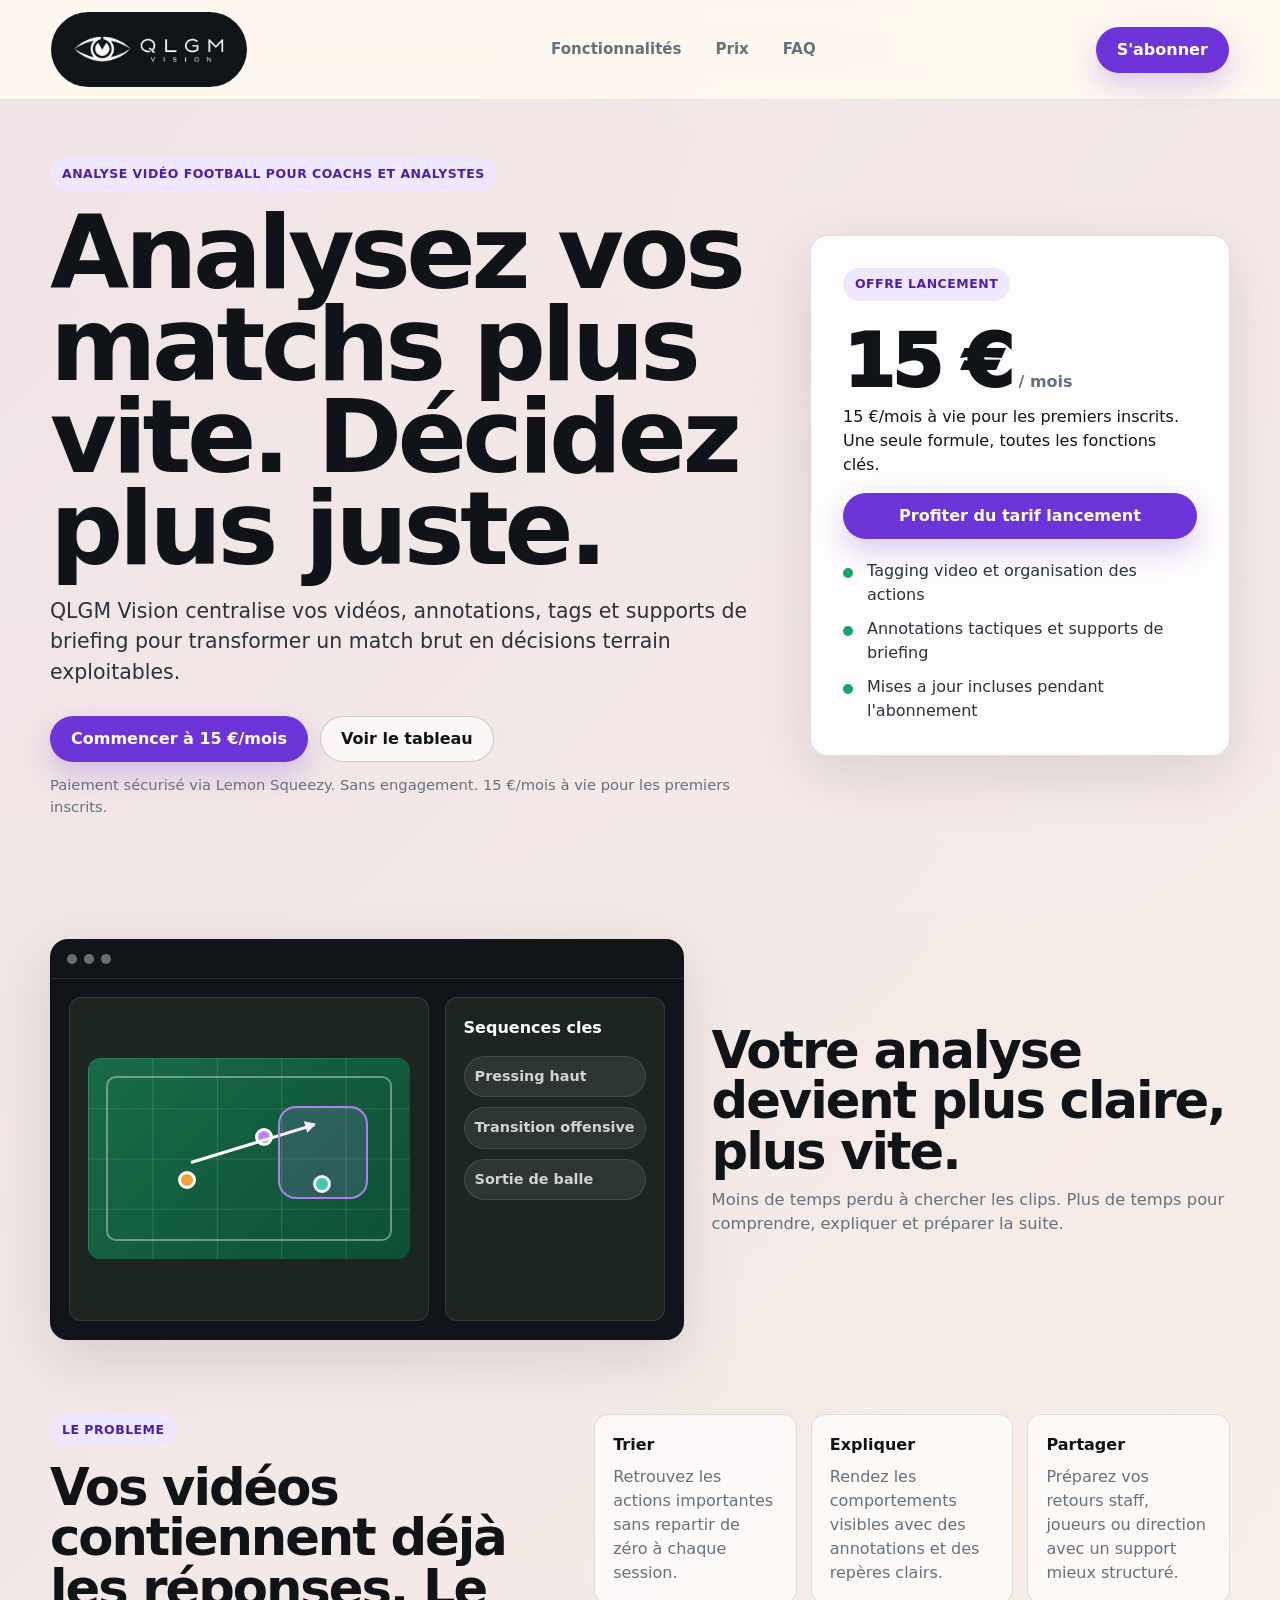
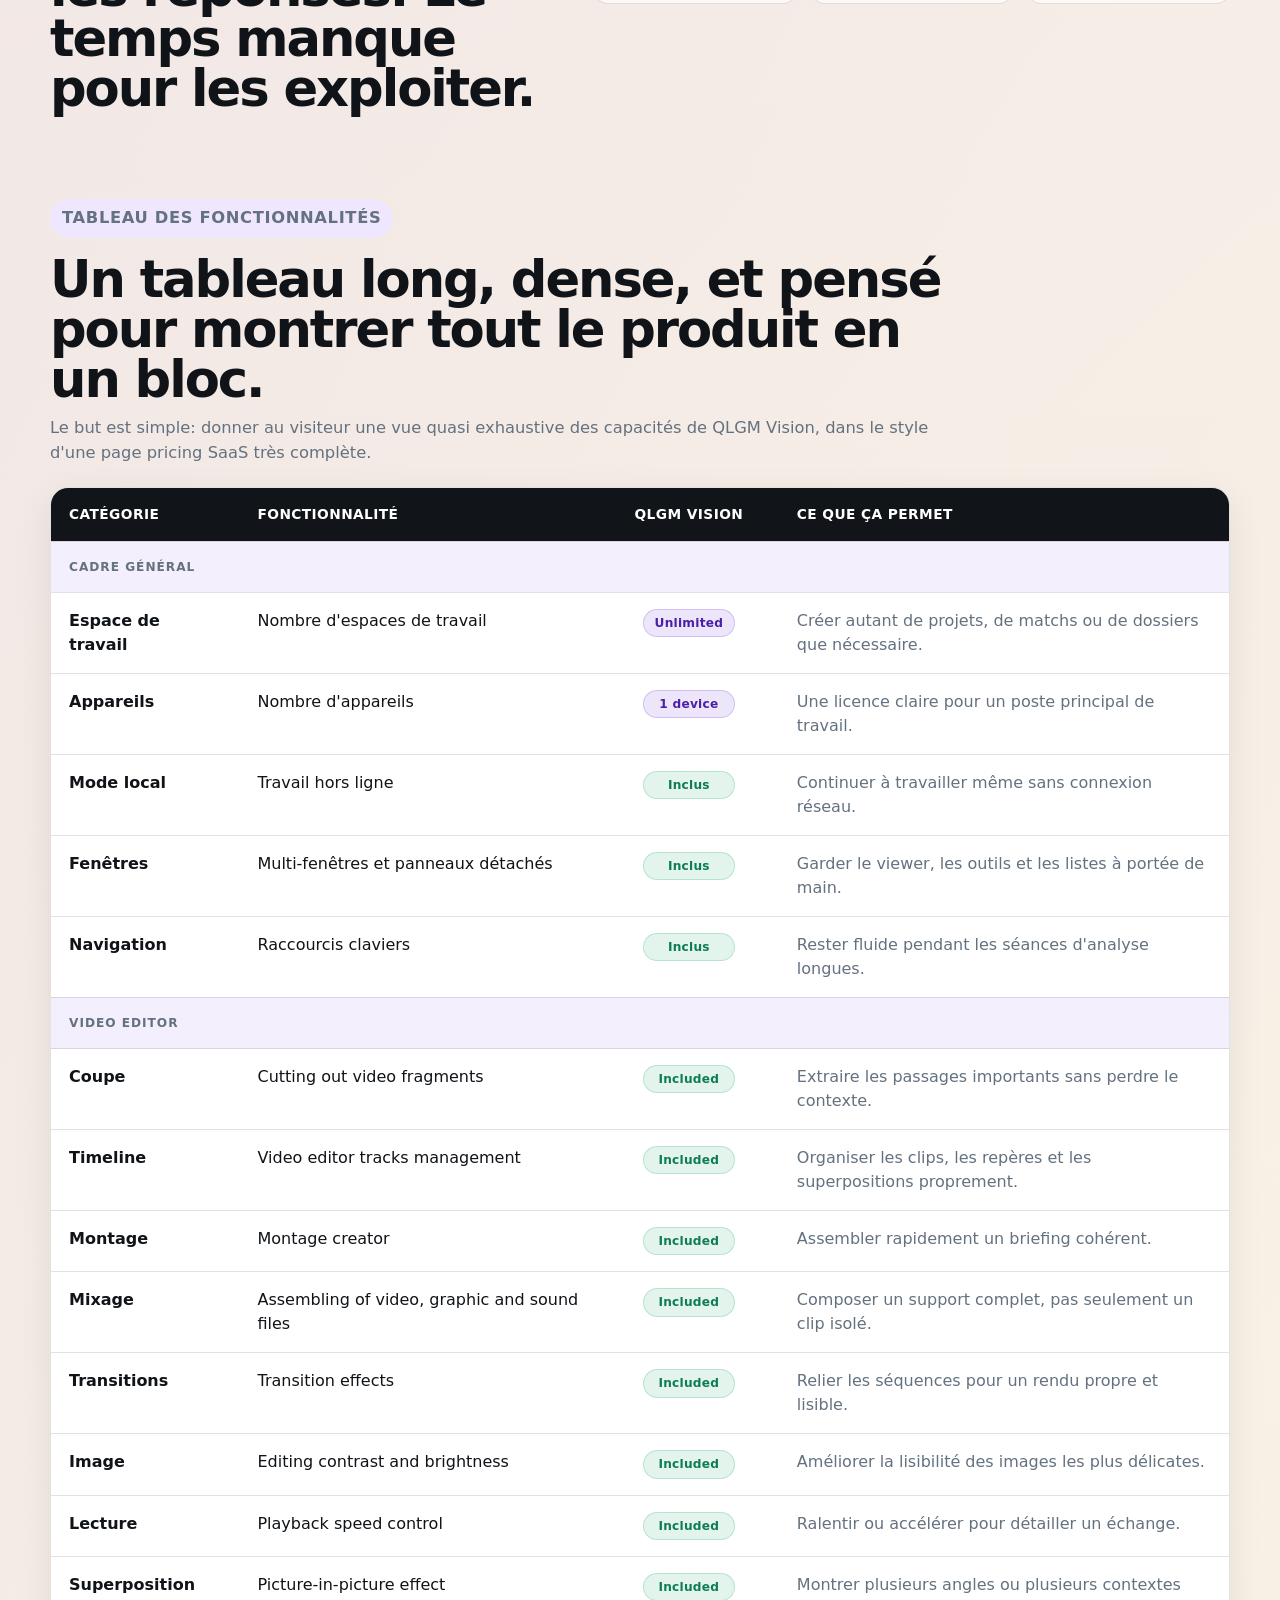
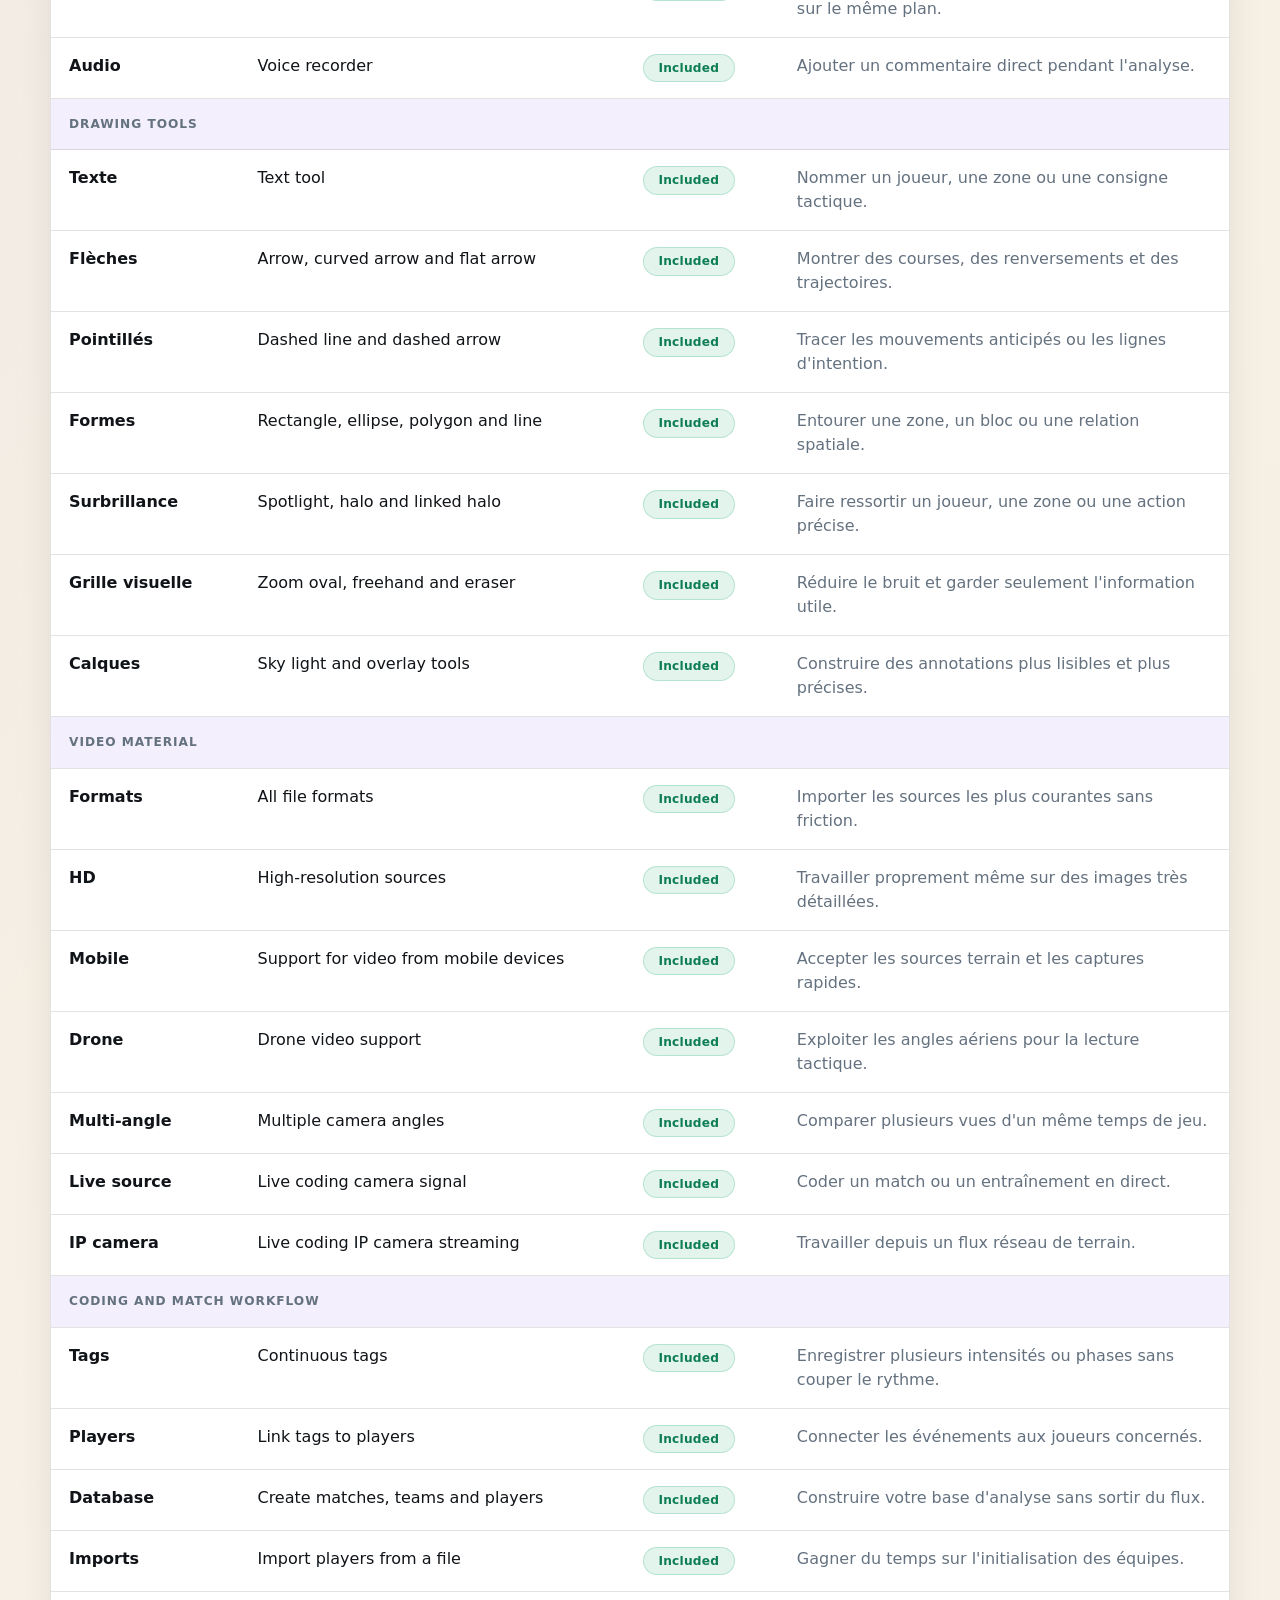
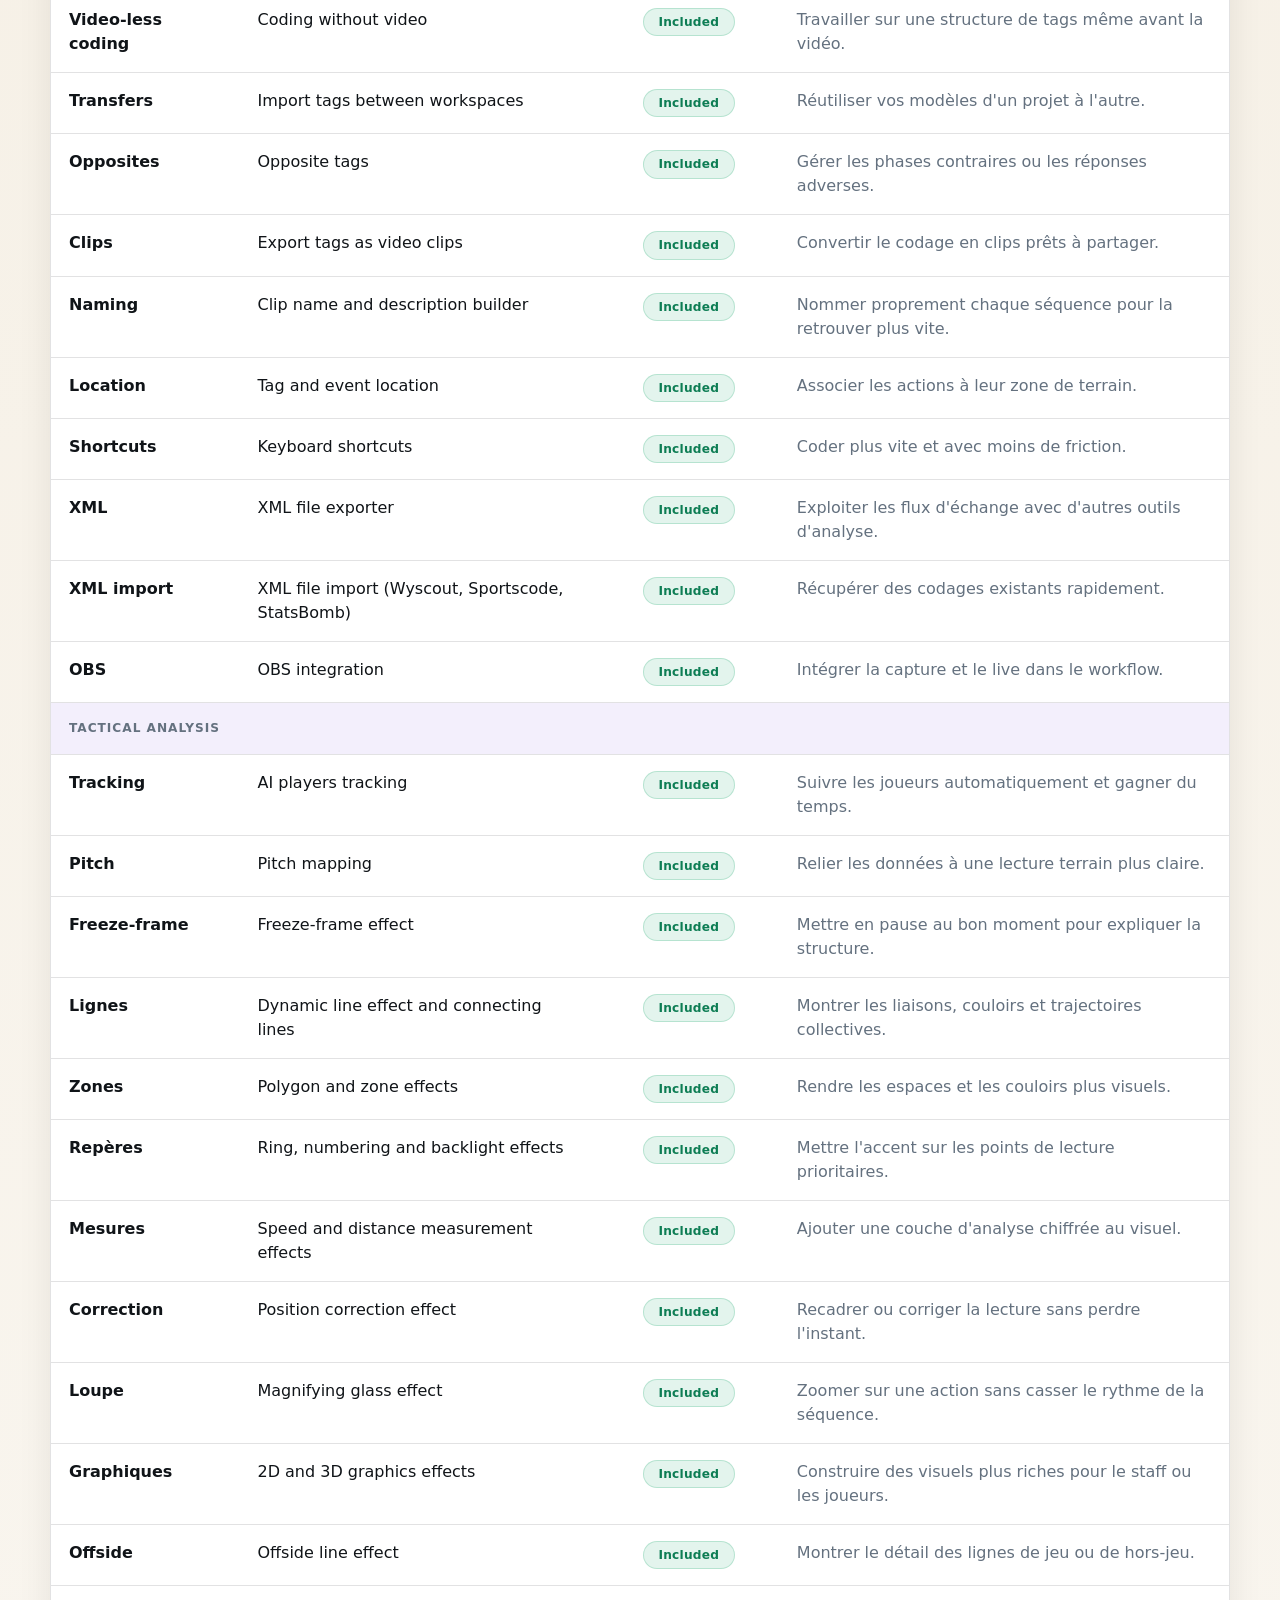
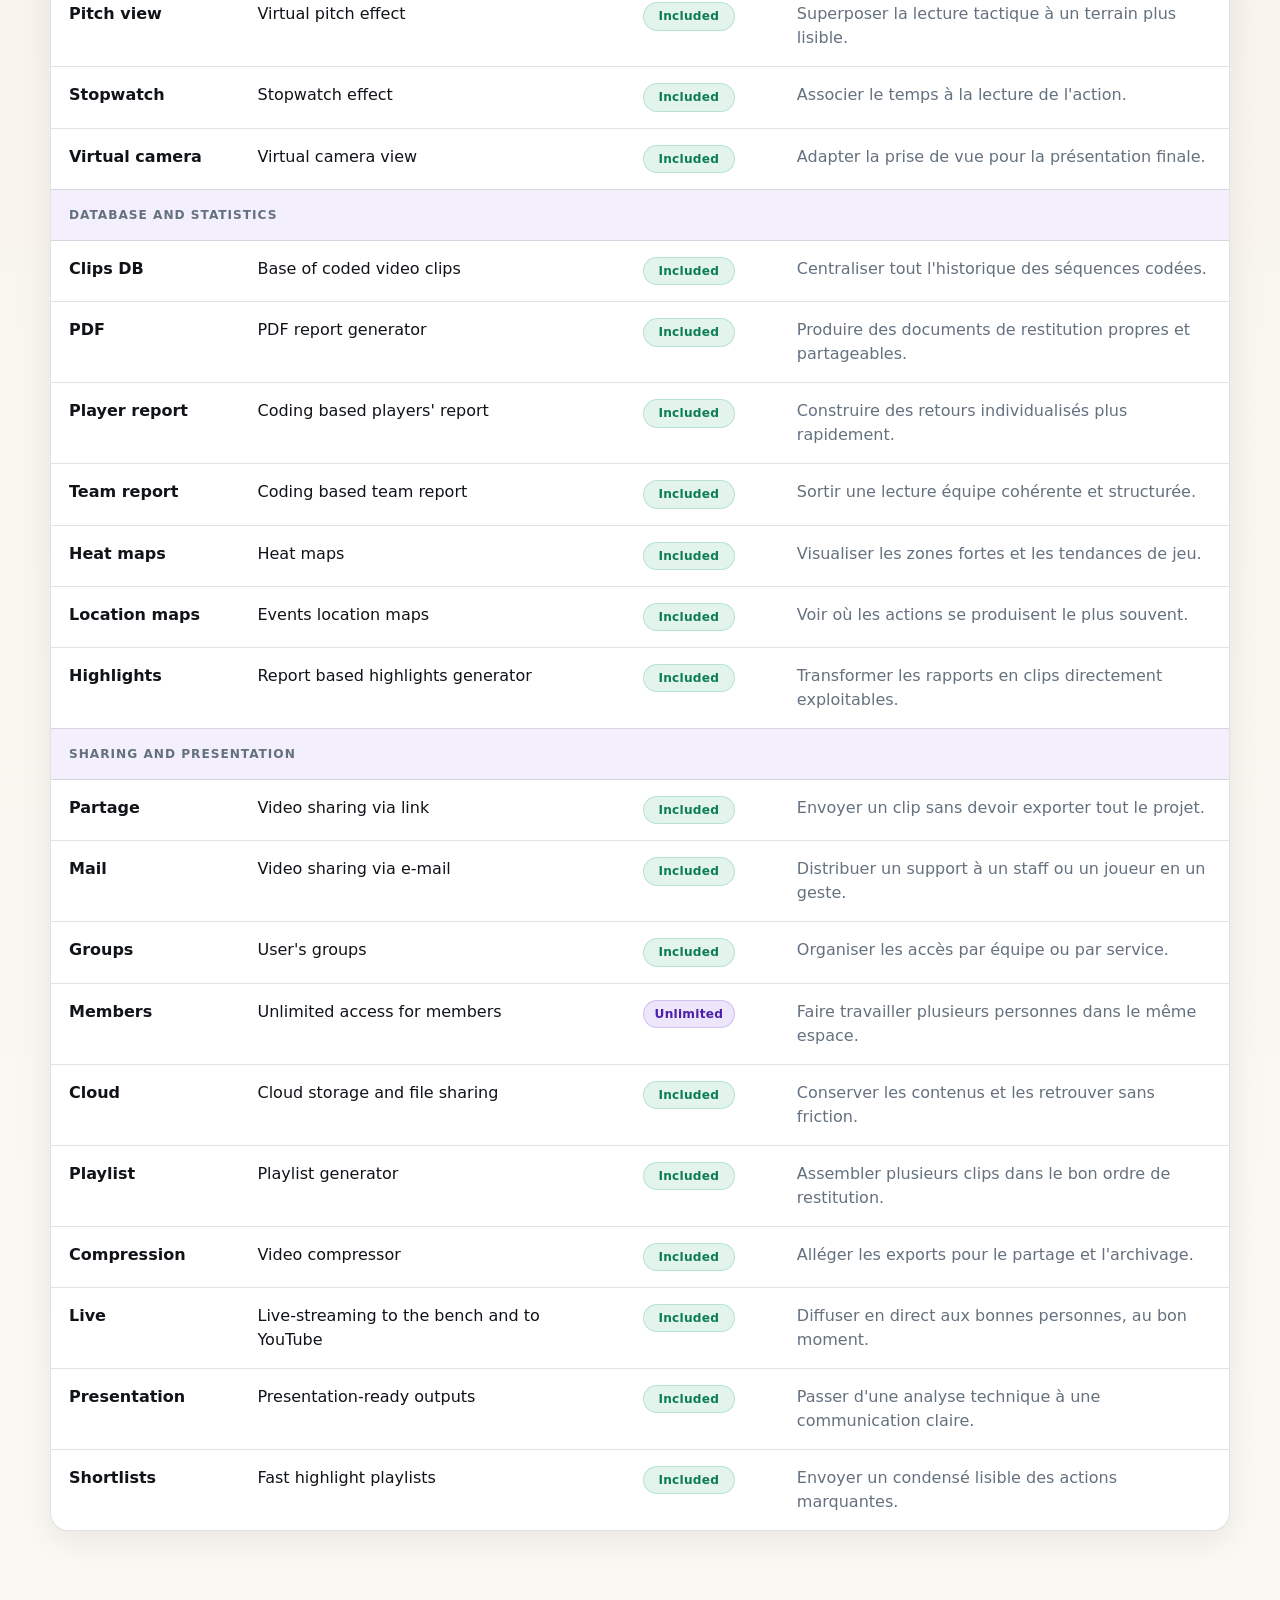
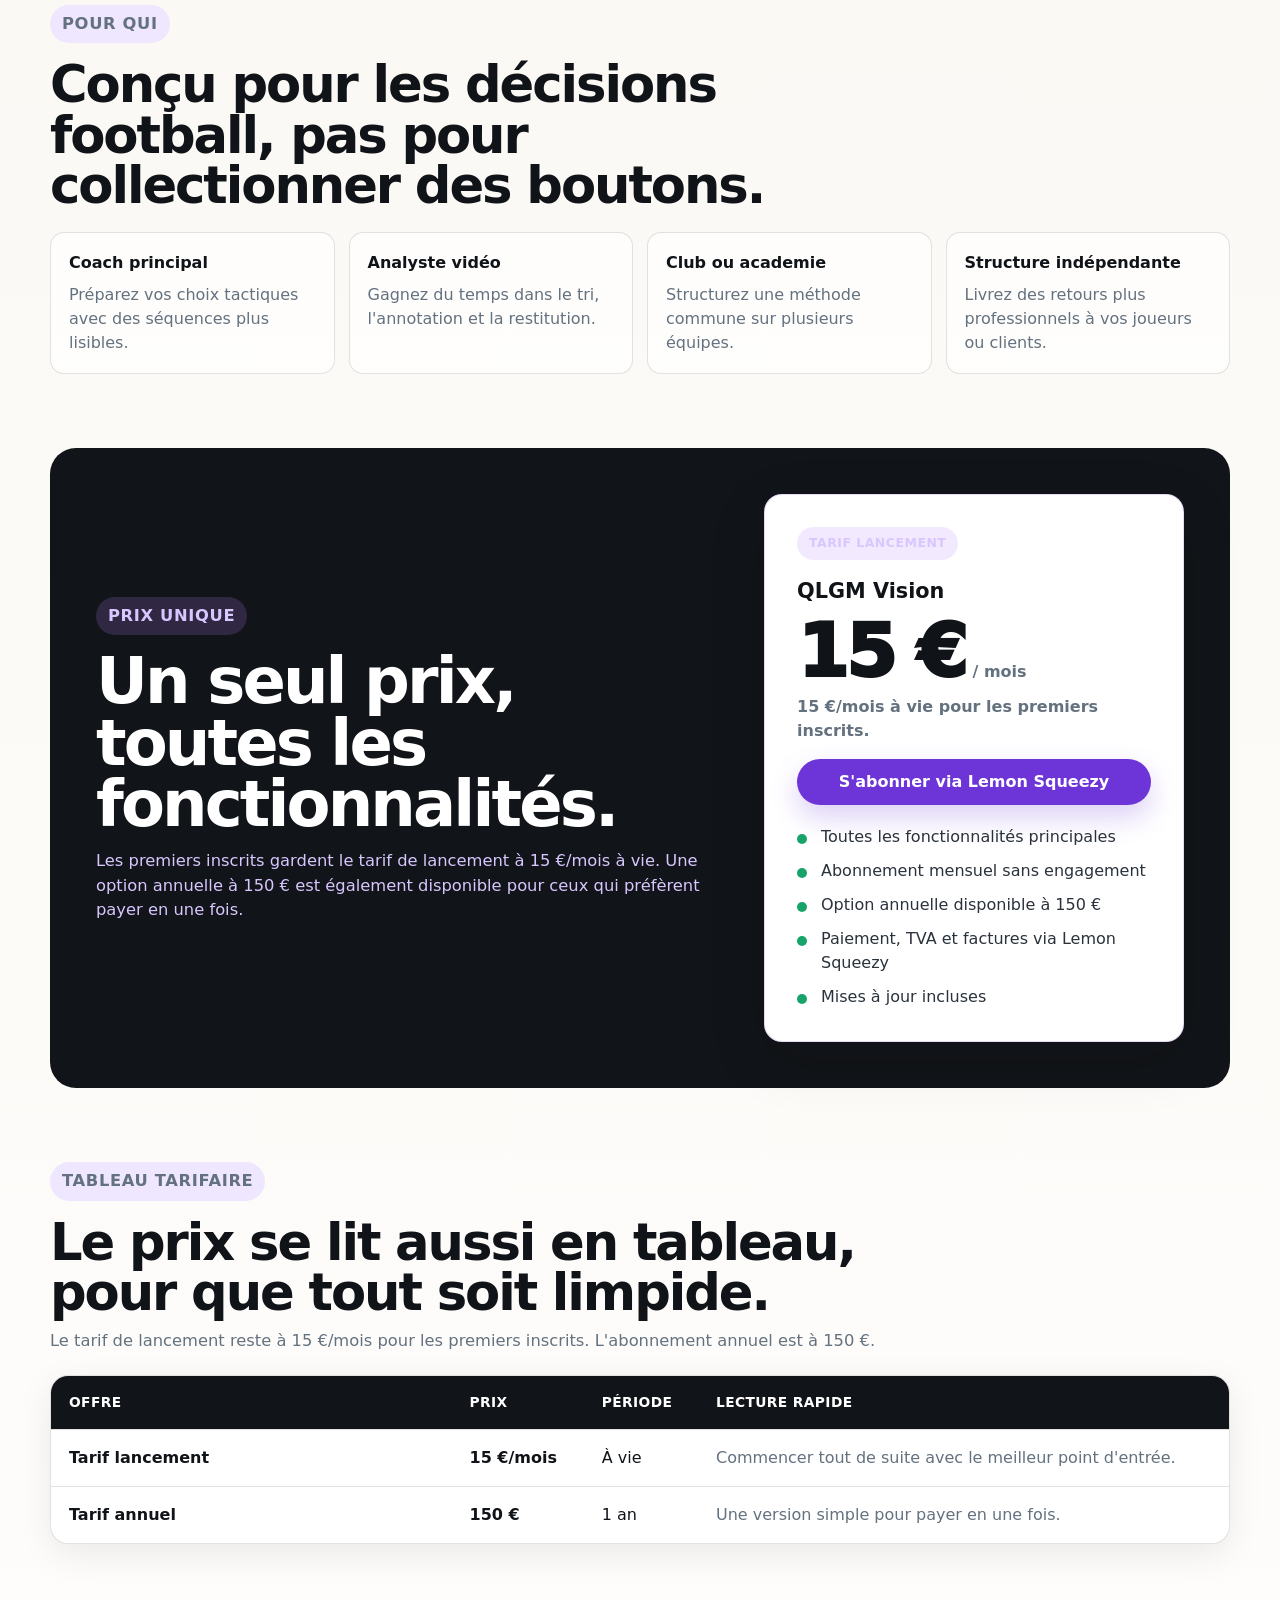
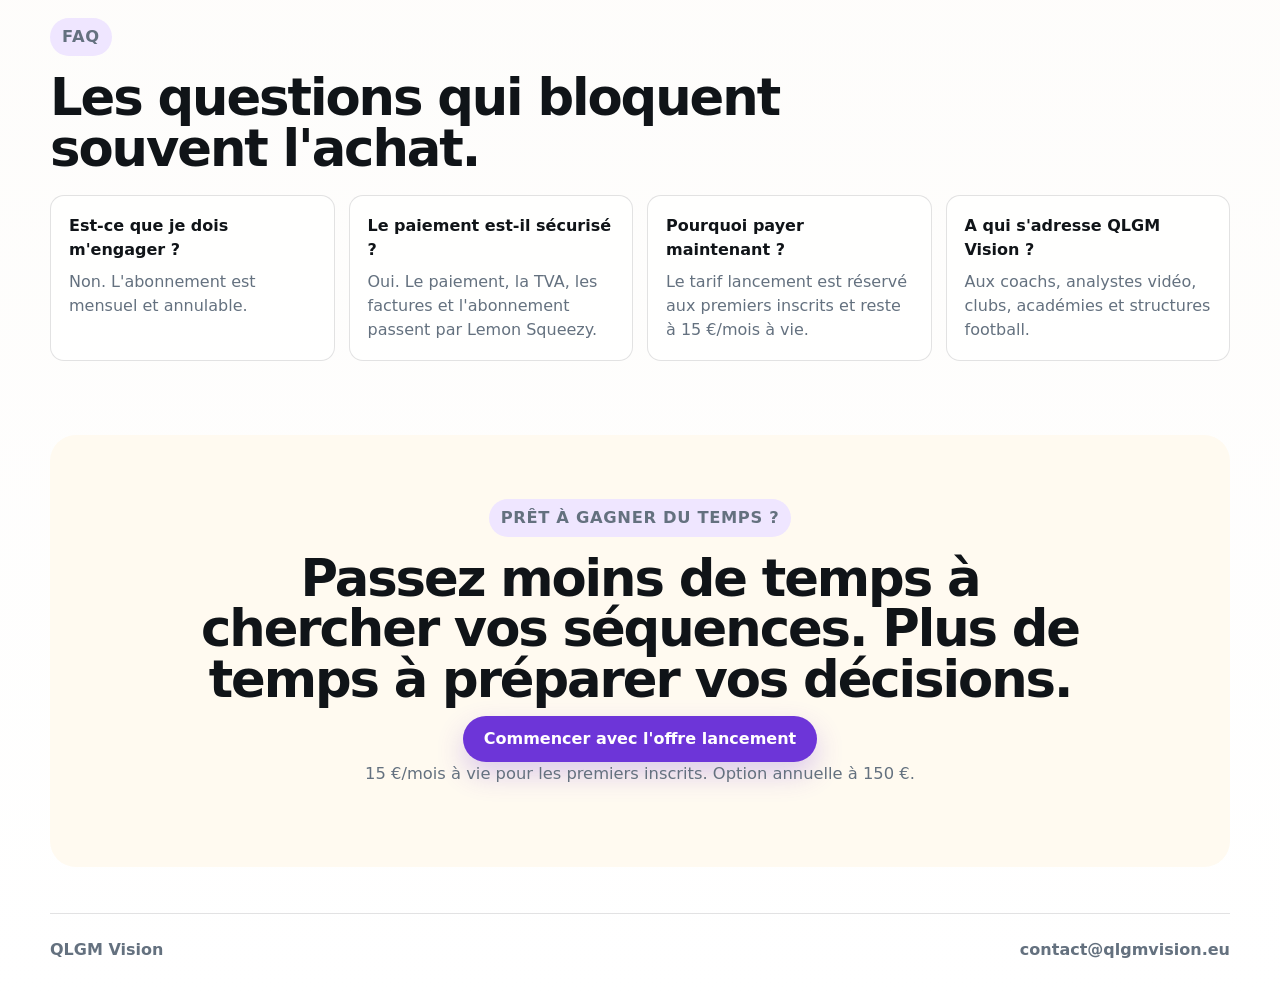
==== commit e0e13ba2: "refonte site" ====
--- a/docs/index.html
+++ b/docs/index.html
@@ -6,12 +6,12 @@
     <title>QLGM Vision | Analyse vid&eacute;o football</title>
     <meta
       name="description"
-      content="QLGM Vision aide les coachs, analystes video et clubs a analyser leurs matchs plus vite avec un abonnement simple a 15 euros par mois au lancement."
+      content="QLGM Vision aide les coachs, analystes video et clubs a analyser leurs matchs plus vite avec une offre simple a 15 euros par mois a vie pour les premiers inscrits, plus une option annuelle."
     />
     <meta property="og:title" content="QLGM Vision | Analysez vos matchs plus vite" />
     <meta
       property="og:description"
-      content="Une offre simple pour structurer vos videos, annotations et briefings football. 15 euros par mois au lancement, puis 24,99 euros."
+      content="Une offre simple pour structurer vos videos, annotations et briefings football. 15 euros par mois a vie pour les premiers inscrits, plus une option annuelle a 150 euros."
     />
     <meta property="og:type" content="website" />
     <link rel="stylesheet" href="./styles.css" />
@@ -22,7 +22,7 @@
         <img src="./assets/qlgm-logo-white.png" alt="QLGM Vision" />
       </a>
       <nav class="nav-links" aria-label="Navigation principale">
-        <a href="#features">Fonctionnalit&eacute;s</a>
+        <a href="#feature-table">Fonctionnalit&eacute;s</a>
         <a href="#pricing">Prix</a>
         <a href="#faq">FAQ</a>
       </nav>
@@ -43,11 +43,11 @@
             <a class="primary-button" href="#pricing" data-checkout-link>
               Commencer &agrave; 15 &euro;/mois
             </a>
-            <a class="secondary-button" href="#features">Voir les fonctionnalit&eacute;s</a>
+            <a class="secondary-button" href="#feature-table">Voir le tableau</a>
           </div>
 
           <p class="checkout-note">
-            Paiement s&eacute;curis&eacute; via Lemon Squeezy. Sans engagement. Annulable &agrave; tout moment.
+            Paiement s&eacute;curis&eacute; via Lemon Squeezy. Sans engagement. 15 &euro;/mois &agrave; vie pour les premiers inscrits.
           </p>
         </div>
 
@@ -57,7 +57,7 @@
             <span class="price">15 &euro;</span>
             <span class="period">/ mois</span>
           </div>
-          <p>Puis 24,99 &euro;/mois apr&egrave;s 6 mois. Une seule formule, toutes les fonctions cl&eacute;s.</p>
+          <p>15 &euro;/mois &agrave; vie pour les premiers inscrits. Une seule formule, toutes les fonctions cl&eacute;s.</p>
           <a class="primary-button full-width" href="#pricing" data-checkout-link>
             Profiter du tarif lancement
           </a>
@@ -124,47 +124,495 @@
         </div>
       </section>
 
-      <section class="section" id="features">
-        <div class="section-heading">
-          <p class="section-kicker">Fonctionnalit&eacute;s</p>
-          <h2>Un tableau simple pour voir ce que vous achetez.</h2>
+      <section class="section feature-table-section" id="features">
+        <div id="feature-table" class="section-heading section-heading--wide">
+          <p class="section-kicker">Tableau des fonctionnalit&eacute;s</p>
+          <h2>Un tableau long, dense, et pens&eacute; pour montrer tout le produit en un bloc.</h2>
           <p>
-            L'objectif est direct: acc&eacute;l&eacute;rer le passage de la vid&eacute;o brute &agrave; l'analyse utile.
+            Le but est simple: donner au visiteur une vue quasi exhaustive des capacit&eacute;s de
+            QLGM Vision, dans le style d'une page pricing SaaS tr&egrave;s compl&egrave;te.
           </p>
         </div>
 
         <div class="feature-table-wrap">
-          <table class="feature-table">
+          <table class="feature-table feature-table--matrix">
             <thead>
               <tr>
-                <th>Inclus avec QLGM Vision</th>
-                <th>Impact terrain</th>
+                <th>Cat&eacute;gorie</th>
+                <th>Fonctionnalit&eacute;</th>
+                <th>QLGM Vision</th>
+                <th>Ce que &ccedil;a permet</th>
               </tr>
             </thead>
             <tbody>
-              <tr>
-                <td>Import et lecture vid&eacute;o</td>
-                <td>Centralisez vos matchs, s&eacute;quences et sessions de travail.</td>
-              </tr>
-              <tr>
-                <td>Tags et &eacute;v&eacute;nements</td>
-                <td>Marquez les actions importantes et retrouvez-les rapidement.</td>
-              </tr>
-              <tr>
-                <td>Annotations tactiques</td>
-                <td>Expliquez courses, espaces, circuits et intentions de jeu.</td>
-              </tr>
-              <tr>
-                <td>Templates d'analyse</td>
-                <td>Standardisez votre methode entre matchs, equipes ou analystes.</td>
-              </tr>
-              <tr>
-                <td>Organisation par projet</td>
-                <td>Gardez videos, clips, notes et observations dans un flux coherent.</td>
-              </tr>
-              <tr>
-                <td>Pr&eacute;paration de briefings</td>
-                <td>Transformez vos observations en supports plus clairs pour le staff.</td>
+              <tr class="table-group-row">
+                <td colspan="4">Cadre g&eacute;n&eacute;ral</td>
+              </tr>
+              <tr>
+                <td>Espace de travail</td>
+                <td>Nombre d'espaces de travail</td>
+                <td><span class="feature-value feature-value--metric">Unlimited</span></td>
+                <td>Cr&eacute;er autant de projets, de matchs ou de dossiers que n&eacute;cessaire.</td>
+              </tr>
+              <tr>
+                <td>Appareils</td>
+                <td>Nombre d'appareils</td>
+                <td><span class="feature-value feature-value--metric">1 device</span></td>
+                <td>Une licence claire pour un poste principal de travail.</td>
+              </tr>
+              <tr>
+                <td>Mode local</td>
+                <td>Travail hors ligne</td>
+                <td><span class="feature-value feature-value--included">Inclus</span></td>
+                <td>Continuer &agrave; travailler m&ecirc;me sans connexion r&eacute;seau.</td>
+              </tr>
+              <tr>
+                <td>Fen&ecirc;tres</td>
+                <td>Multi-fen&ecirc;tres et panneaux d&eacute;tach&eacute;s</td>
+                <td><span class="feature-value feature-value--included">Inclus</span></td>
+                <td>Garder le viewer, les outils et les listes &agrave; port&eacute;e de main.</td>
+              </tr>
+              <tr>
+                <td>Navigation</td>
+                <td>Raccourcis claviers</td>
+                <td><span class="feature-value feature-value--included">Inclus</span></td>
+                <td>Rester fluide pendant les s&eacute;ances d'analyse longues.</td>
+              </tr>
+
+              <tr class="table-group-row">
+                <td colspan="4">Video editor</td>
+              </tr>
+              <tr>
+                <td>Coupe</td>
+                <td>Cutting out video fragments</td>
+                <td><span class="feature-value feature-value--included">Included</span></td>
+                <td>Extraire les passages importants sans perdre le contexte.</td>
+              </tr>
+              <tr>
+                <td>Timeline</td>
+                <td>Video editor tracks management</td>
+                <td><span class="feature-value feature-value--included">Included</span></td>
+                <td>Organiser les clips, les rep&egrave;res et les superpositions proprement.</td>
+              </tr>
+              <tr>
+                <td>Montage</td>
+                <td>Montage creator</td>
+                <td><span class="feature-value feature-value--included">Included</span></td>
+                <td>Assembler rapidement un briefing coh&eacute;rent.</td>
+              </tr>
+              <tr>
+                <td>Mixage</td>
+                <td>Assembling of video, graphic and sound files</td>
+                <td><span class="feature-value feature-value--included">Included</span></td>
+                <td>Composer un support complet, pas seulement un clip isol&eacute;.</td>
+              </tr>
+              <tr>
+                <td>Transitions</td>
+                <td>Transition effects</td>
+                <td><span class="feature-value feature-value--included">Included</span></td>
+                <td>Relier les s&eacute;quences pour un rendu propre et lisible.</td>
+              </tr>
+              <tr>
+                <td>Image</td>
+                <td>Editing contrast and brightness</td>
+                <td><span class="feature-value feature-value--included">Included</span></td>
+                <td>Am&eacute;liorer la lisibilit&eacute; des images les plus d&eacute;licates.</td>
+              </tr>
+              <tr>
+                <td>Lecture</td>
+                <td>Playback speed control</td>
+                <td><span class="feature-value feature-value--included">Included</span></td>
+                <td>Ralentir ou acc&eacute;l&eacute;rer pour d&eacute;tailler un &eacute;change.</td>
+              </tr>
+              <tr>
+                <td>Superposition</td>
+                <td>Picture-in-picture effect</td>
+                <td><span class="feature-value feature-value--included">Included</span></td>
+                <td>Montrer plusieurs angles ou plusieurs contextes sur le m&ecirc;me plan.</td>
+              </tr>
+              <tr>
+                <td>Audio</td>
+                <td>Voice recorder</td>
+                <td><span class="feature-value feature-value--included">Included</span></td>
+                <td>Ajouter un commentaire direct pendant l'analyse.</td>
+              </tr>
+
+              <tr class="table-group-row">
+                <td colspan="4">Drawing tools</td>
+              </tr>
+              <tr>
+                <td>Texte</td>
+                <td>Text tool</td>
+                <td><span class="feature-value feature-value--included">Included</span></td>
+                <td>Nommer un joueur, une zone ou une consigne tactique.</td>
+              </tr>
+              <tr>
+                <td>Fl&egrave;ches</td>
+                <td>Arrow, curved arrow and flat arrow</td>
+                <td><span class="feature-value feature-value--included">Included</span></td>
+                <td>Montrer des courses, des renversements et des trajectoires.</td>
+              </tr>
+              <tr>
+                <td>Pointill&eacute;s</td>
+                <td>Dashed line and dashed arrow</td>
+                <td><span class="feature-value feature-value--included">Included</span></td>
+                <td>Tracer les mouvements anticip&eacute;s ou les lignes d'intention.</td>
+              </tr>
+              <tr>
+                <td>Formes</td>
+                <td>Rectangle, ellipse, polygon and line</td>
+                <td><span class="feature-value feature-value--included">Included</span></td>
+                <td>Entourer une zone, un bloc ou une relation spatiale.</td>
+              </tr>
+              <tr>
+                <td>Surbrillance</td>
+                <td>Spotlight, halo and linked halo</td>
+                <td><span class="feature-value feature-value--included">Included</span></td>
+                <td>Faire ressortir un joueur, une zone ou une action pr&eacute;cise.</td>
+              </tr>
+              <tr>
+                <td>Grille visuelle</td>
+                <td>Zoom oval, freehand and eraser</td>
+                <td><span class="feature-value feature-value--included">Included</span></td>
+                <td>R&eacute;duire le bruit et garder seulement l'information utile.</td>
+              </tr>
+              <tr>
+                <td>Calques</td>
+                <td>Sky light and overlay tools</td>
+                <td><span class="feature-value feature-value--included">Included</span></td>
+                <td>Construire des annotations plus lisibles et plus pr&eacute;cises.</td>
+              </tr>
+
+              <tr class="table-group-row">
+                <td colspan="4">Video material</td>
+              </tr>
+              <tr>
+                <td>Formats</td>
+                <td>All file formats</td>
+                <td><span class="feature-value feature-value--included">Included</span></td>
+                <td>Importer les sources les plus courantes sans friction.</td>
+              </tr>
+              <tr>
+                <td>HD</td>
+                <td>High-resolution sources</td>
+                <td><span class="feature-value feature-value--included">Included</span></td>
+                <td>Travailler proprement m&ecirc;me sur des images tr&egrave;s d&eacute;taill&eacute;es.</td>
+              </tr>
+              <tr>
+                <td>Mobile</td>
+                <td>Support for video from mobile devices</td>
+                <td><span class="feature-value feature-value--included">Included</span></td>
+                <td>Accepter les sources terrain et les captures rapides.</td>
+              </tr>
+              <tr>
+                <td>Drone</td>
+                <td>Drone video support</td>
+                <td><span class="feature-value feature-value--included">Included</span></td>
+                <td>Exploiter les angles a&eacute;riens pour la lecture tactique.</td>
+              </tr>
+              <tr>
+                <td>Multi-angle</td>
+                <td>Multiple camera angles</td>
+                <td><span class="feature-value feature-value--included">Included</span></td>
+                <td>Comparer plusieurs vues d'un m&ecirc;me temps de jeu.</td>
+              </tr>
+              <tr>
+                <td>Live source</td>
+                <td>Live coding camera signal</td>
+                <td><span class="feature-value feature-value--included">Included</span></td>
+                <td>Coder un match ou un entra&icirc;nement en direct.</td>
+              </tr>
+              <tr>
+                <td>IP camera</td>
+                <td>Live coding IP camera streaming</td>
+                <td><span class="feature-value feature-value--included">Included</span></td>
+                <td>Travailler depuis un flux r&eacute;seau de terrain.</td>
+              </tr>
+
+              <tr class="table-group-row">
+                <td colspan="4">Coding and match workflow</td>
+              </tr>
+              <tr>
+                <td>Tags</td>
+                <td>Continuous tags</td>
+                <td><span class="feature-value feature-value--included">Included</span></td>
+                <td>Enregistrer plusieurs intensit&eacute;s ou phases sans couper le rythme.</td>
+              </tr>
+              <tr>
+                <td>Players</td>
+                <td>Link tags to players</td>
+                <td><span class="feature-value feature-value--included">Included</span></td>
+                <td>Connecter les &eacute;v&eacute;nements aux joueurs concern&eacute;s.</td>
+              </tr>
+              <tr>
+                <td>Database</td>
+                <td>Create matches, teams and players</td>
+                <td><span class="feature-value feature-value--included">Included</span></td>
+                <td>Construire votre base d'analyse sans sortir du flux.</td>
+              </tr>
+              <tr>
+                <td>Imports</td>
+                <td>Import players from a file</td>
+                <td><span class="feature-value feature-value--included">Included</span></td>
+                <td>Gagner du temps sur l'initialisation des &eacute;quipes.</td>
+              </tr>
+              <tr>
+                <td>Video-less coding</td>
+                <td>Coding without video</td>
+                <td><span class="feature-value feature-value--included">Included</span></td>
+                <td>Travailler sur une structure de tags m&ecirc;me avant la vid&eacute;o.</td>
+              </tr>
+              <tr>
+                <td>Transfers</td>
+                <td>Import tags between workspaces</td>
+                <td><span class="feature-value feature-value--included">Included</span></td>
+                <td>R&eacute;utiliser vos mod&egrave;les d'un projet &agrave; l'autre.</td>
+              </tr>
+              <tr>
+                <td>Opposites</td>
+                <td>Opposite tags</td>
+                <td><span class="feature-value feature-value--included">Included</span></td>
+                <td>G&eacute;rer les phases contraires ou les r&eacute;ponses adverses.</td>
+              </tr>
+              <tr>
+                <td>Clips</td>
+                <td>Export tags as video clips</td>
+                <td><span class="feature-value feature-value--included">Included</span></td>
+                <td>Convertir le codage en clips pr&ecirc;ts &agrave; partager.</td>
+              </tr>
+              <tr>
+                <td>Naming</td>
+                <td>Clip name and description builder</td>
+                <td><span class="feature-value feature-value--included">Included</span></td>
+                <td>Nommer proprement chaque s&eacute;quence pour la retrouver plus vite.</td>
+              </tr>
+              <tr>
+                <td>Location</td>
+                <td>Tag and event location</td>
+                <td><span class="feature-value feature-value--included">Included</span></td>
+                <td>Associer les actions &agrave; leur zone de terrain.</td>
+              </tr>
+              <tr>
+                <td>Shortcuts</td>
+                <td>Keyboard shortcuts</td>
+                <td><span class="feature-value feature-value--included">Included</span></td>
+                <td>Coder plus vite et avec moins de friction.</td>
+              </tr>
+              <tr>
+                <td>XML</td>
+                <td>XML file exporter</td>
+                <td><span class="feature-value feature-value--included">Included</span></td>
+                <td>Exploiter les flux d'&eacute;change avec d'autres outils d'analyse.</td>
+              </tr>
+              <tr>
+                <td>XML import</td>
+                <td>XML file import (Wyscout, Sportscode, StatsBomb)</td>
+                <td><span class="feature-value feature-value--included">Included</span></td>
+                <td>R&eacute;cup&eacute;rer des codages existants rapidement.</td>
+              </tr>
+              <tr>
+                <td>OBS</td>
+                <td>OBS integration</td>
+                <td><span class="feature-value feature-value--included">Included</span></td>
+                <td>Int&eacute;grer la capture et le live dans le workflow.</td>
+              </tr>
+
+              <tr class="table-group-row">
+                <td colspan="4">Tactical analysis</td>
+              </tr>
+              <tr>
+                <td>Tracking</td>
+                <td>AI players tracking</td>
+                <td><span class="feature-value feature-value--included">Included</span></td>
+                <td>Suivre les joueurs automatiquement et gagner du temps.</td>
+              </tr>
+              <tr>
+                <td>Pitch</td>
+                <td>Pitch mapping</td>
+                <td><span class="feature-value feature-value--included">Included</span></td>
+                <td>Relier les donn&eacute;es &agrave; une lecture terrain plus claire.</td>
+              </tr>
+              <tr>
+                <td>Freeze-frame</td>
+                <td>Freeze-frame effect</td>
+                <td><span class="feature-value feature-value--included">Included</span></td>
+                <td>Mettre en pause au bon moment pour expliquer la structure.</td>
+              </tr>
+              <tr>
+                <td>Lignes</td>
+                <td>Dynamic line effect and connecting lines</td>
+                <td><span class="feature-value feature-value--included">Included</span></td>
+                <td>Montrer les liaisons, couloirs et trajectoires collectives.</td>
+              </tr>
+              <tr>
+                <td>Zones</td>
+                <td>Polygon and zone effects</td>
+                <td><span class="feature-value feature-value--included">Included</span></td>
+                <td>Rendre les espaces et les couloirs plus visuels.</td>
+              </tr>
+              <tr>
+                <td>Rep&egrave;res</td>
+                <td>Ring, numbering and backlight effects</td>
+                <td><span class="feature-value feature-value--included">Included</span></td>
+                <td>Mettre l'accent sur les points de lecture prioritaires.</td>
+              </tr>
+              <tr>
+                <td>Mesures</td>
+                <td>Speed and distance measurement effects</td>
+                <td><span class="feature-value feature-value--included">Included</span></td>
+                <td>Ajouter une couche d'analyse chiffr&eacute;e au visuel.</td>
+              </tr>
+              <tr>
+                <td>Correction</td>
+                <td>Position correction effect</td>
+                <td><span class="feature-value feature-value--included">Included</span></td>
+                <td>Recadrer ou corriger la lecture sans perdre l'instant.</td>
+              </tr>
+              <tr>
+                <td>Loupe</td>
+                <td>Magnifying glass effect</td>
+                <td><span class="feature-value feature-value--included">Included</span></td>
+                <td>Zoomer sur une action sans casser le rythme de la s&eacute;quence.</td>
+              </tr>
+              <tr>
+                <td>Graphiques</td>
+                <td>2D and 3D graphics effects</td>
+                <td><span class="feature-value feature-value--included">Included</span></td>
+                <td>Construire des visuels plus riches pour le staff ou les joueurs.</td>
+              </tr>
+              <tr>
+                <td>Offside</td>
+                <td>Offside line effect</td>
+                <td><span class="feature-value feature-value--included">Included</span></td>
+                <td>Montrer le d&eacute;tail des lignes de jeu ou de hors-jeu.</td>
+              </tr>
+              <tr>
+                <td>Pitch view</td>
+                <td>Virtual pitch effect</td>
+                <td><span class="feature-value feature-value--included">Included</span></td>
+                <td>Superposer la lecture tactique &agrave; un terrain plus lisible.</td>
+              </tr>
+              <tr>
+                <td>Stopwatch</td>
+                <td>Stopwatch effect</td>
+                <td><span class="feature-value feature-value--included">Included</span></td>
+                <td>Associer le temps &agrave; la lecture de l'action.</td>
+              </tr>
+              <tr>
+                <td>Virtual camera</td>
+                <td>Virtual camera view</td>
+                <td><span class="feature-value feature-value--included">Included</span></td>
+                <td>Adapter la prise de vue pour la pr&eacute;sentation finale.</td>
+              </tr>
+
+              <tr class="table-group-row">
+                <td colspan="4">Database and statistics</td>
+              </tr>
+              <tr>
+                <td>Clips DB</td>
+                <td>Base of coded video clips</td>
+                <td><span class="feature-value feature-value--included">Included</span></td>
+                <td>Centraliser tout l'historique des s&eacute;quences cod&eacute;es.</td>
+              </tr>
+              <tr>
+                <td>PDF</td>
+                <td>PDF report generator</td>
+                <td><span class="feature-value feature-value--included">Included</span></td>
+                <td>Produire des documents de restitution propres et partageables.</td>
+              </tr>
+              <tr>
+                <td>Player report</td>
+                <td>Coding based players' report</td>
+                <td><span class="feature-value feature-value--included">Included</span></td>
+                <td>Construire des retours individualis&eacute;s plus rapidement.</td>
+              </tr>
+              <tr>
+                <td>Team report</td>
+                <td>Coding based team report</td>
+                <td><span class="feature-value feature-value--included">Included</span></td>
+                <td>Sortir une lecture &eacute;quipe coh&eacute;rente et structur&eacute;e.</td>
+              </tr>
+              <tr>
+                <td>Heat maps</td>
+                <td>Heat maps</td>
+                <td><span class="feature-value feature-value--included">Included</span></td>
+                <td>Visualiser les zones fortes et les tendances de jeu.</td>
+              </tr>
+              <tr>
+                <td>Location maps</td>
+                <td>Events location maps</td>
+                <td><span class="feature-value feature-value--included">Included</span></td>
+                <td>Voir o&ugrave; les actions se produisent le plus souvent.</td>
+              </tr>
+              <tr>
+                <td>Highlights</td>
+                <td>Report based highlights generator</td>
+                <td><span class="feature-value feature-value--included">Included</span></td>
+                <td>Transformer les rapports en clips directement exploitables.</td>
+              </tr>
+
+              <tr class="table-group-row">
+                <td colspan="4">Sharing and presentation</td>
+              </tr>
+              <tr>
+                <td>Partage</td>
+                <td>Video sharing via link</td>
+                <td><span class="feature-value feature-value--included">Included</span></td>
+                <td>Envoyer un clip sans devoir exporter tout le projet.</td>
+              </tr>
+              <tr>
+                <td>Mail</td>
+                <td>Video sharing via e-mail</td>
+                <td><span class="feature-value feature-value--included">Included</span></td>
+                <td>Distribuer un support &agrave; un staff ou un joueur en un geste.</td>
+              </tr>
+              <tr>
+                <td>Groups</td>
+                <td>User's groups</td>
+                <td><span class="feature-value feature-value--included">Included</span></td>
+                <td>Organiser les acc&egrave;s par &eacute;quipe ou par service.</td>
+              </tr>
+              <tr>
+                <td>Members</td>
+                <td>Unlimited access for members</td>
+                <td><span class="feature-value feature-value--metric">Unlimited</span></td>
+                <td>Faire travailler plusieurs personnes dans le m&ecirc;me espace.</td>
+              </tr>
+              <tr>
+                <td>Cloud</td>
+                <td>Cloud storage and file sharing</td>
+                <td><span class="feature-value feature-value--included">Included</span></td>
+                <td>Conserver les contenus et les retrouver sans friction.</td>
+              </tr>
+              <tr>
+                <td>Playlist</td>
+                <td>Playlist generator</td>
+                <td><span class="feature-value feature-value--included">Included</span></td>
+                <td>Assembler plusieurs clips dans le bon ordre de restitution.</td>
+              </tr>
+              <tr>
+                <td>Compression</td>
+                <td>Video compressor</td>
+                <td><span class="feature-value feature-value--included">Included</span></td>
+                <td>All&eacute;ger les exports pour le partage et l'archivage.</td>
+              </tr>
+              <tr>
+                <td>Live</td>
+                <td>Live-streaming to the bench and to YouTube</td>
+                <td><span class="feature-value feature-value--included">Included</span></td>
+                <td>Diffuser en direct aux bonnes personnes, au bon moment.</td>
+              </tr>
+              <tr>
+                <td>Presentation</td>
+                <td>Presentation-ready outputs</td>
+                <td><span class="feature-value feature-value--included">Included</span></td>
+                <td>Passer d'une analyse technique &agrave; une communication claire.</td>
+              </tr>
+              <tr>
+                <td>Shortlists</td>
+                <td>Fast highlight playlists</td>
+                <td><span class="feature-value feature-value--included">Included</span></td>
+                <td>Envoyer un condens&eacute; lisible des actions marquantes.</td>
               </tr>
             </tbody>
           </table>
@@ -199,10 +647,10 @@
       <section class="section pricing-section" id="pricing">
         <div class="pricing-copy">
           <p class="section-kicker">Prix unique</p>
-          <h2>Une formule. Un prix de lancement. Aucun labyrinthe tarifaire.</h2>
+          <h2>Un seul prix, toutes les fonctionnalit&eacute;s.</h2>
           <p>
-            Le tarif lancement permet de d&eacute;marrer &agrave; 15 &euro;/mois pendant 6 mois. Ensuite,
-            l'abonnement passe au tarif standard de 24,99 &euro;/mois.
+            Les premiers inscrits gardent le tarif de lancement &agrave; 15 &euro;/mois &agrave; vie.
+            Une option annuelle &agrave; 150 &euro; est &eacute;galement disponible pour ceux qui pr&eacute;f&egrave;rent payer en une fois.
           </p>
         </div>
         <article class="pricing-card">
@@ -212,19 +660,57 @@
             <span class="price">15 &euro;</span>
             <span class="period">/ mois</span>
           </div>
-          <p class="standard-price">Puis 24,99 &euro;/mois apr&egrave;s 6 mois.</p>
+          <p class="standard-price">15 &euro;/mois &agrave; vie pour les premiers inscrits.</p>
           <a class="primary-button full-width" href="#pricing" data-checkout-link>
             S'abonner via Lemon Squeezy
           </a>
           <ul class="pricing-list">
             <li>Toutes les fonctionnalit&eacute;s principales</li>
             <li>Abonnement mensuel sans engagement</li>
+            <li>Option annuelle disponible &agrave; 150 &euro;</li>
             <li>Paiement, TVA et factures via Lemon Squeezy</li>
             <li>Mises &agrave; jour incluses</li>
           </ul>
         </article>
       </section>
 
+      <section class="section pricing-table-section">
+        <div class="section-heading section-heading--wide">
+          <p class="section-kicker">Tableau tarifaire</p>
+          <h2>Le prix se lit aussi en tableau, pour que tout soit limpide.</h2>
+          <p>
+            Le tarif de lancement reste &agrave; 15 &euro;/mois pour les premiers inscrits. L'abonnement annuel est &agrave; 150 &euro;.
+          </p>
+        </div>
+
+        <div class="pricing-table-wrap">
+          <table class="feature-table pricing-table">
+            <thead>
+              <tr>
+                <th>Offre</th>
+                <th>Prix</th>
+                <th>P&eacute;riode</th>
+                <th>Lecture rapide</th>
+              </tr>
+            </thead>
+            <tbody>
+              <tr>
+                <td>Tarif lancement</td>
+                <td><strong>15 &euro;/mois</strong></td>
+                <td>&Agrave; vie</td>
+                <td>Commencer tout de suite avec le meilleur point d'entr&eacute;e.</td>
+              </tr>
+              <tr>
+                <td>Tarif annuel</td>
+                <td><strong>150 &euro;</strong></td>
+                <td>1 an</td>
+                <td>Une version simple pour payer en une fois.</td>
+              </tr>
+            </tbody>
+          </table>
+        </div>
+      </section>
+
       <section class="section" id="faq">
         <div class="section-heading">
           <p class="section-kicker">FAQ</p>
@@ -241,7 +727,7 @@
           </article>
           <article>
             <h3>Pourquoi payer maintenant ?</h3>
-            <p>Le tarif lancement vous permet de commencer &agrave; 15 &euro;/mois avant le tarif standard.</p>
+            <p>Le tarif lancement est r&eacute;serv&eacute; aux premiers inscrits et reste &agrave; 15 &euro;/mois &agrave; vie.</p>
           </article>
           <article>
             <h3>A qui s'adresse QLGM Vision ?</h3>
@@ -256,7 +742,7 @@
         <a class="primary-button" href="#pricing" data-checkout-link>
           Commencer avec l'offre lancement
         </a>
-        <p class="checkout-note">15 &euro;/mois au lancement, puis 24,99 &euro;/mois apr&egrave;s 6 mois.</p>
+        <p class="checkout-note">15 &euro;/mois &agrave; vie pour les premiers inscrits. Option annuelle &agrave; 150 &euro;.</p>
       </section>
     </main>
 
--- a/docs/styles.css
+++ b/docs/styles.css
@@ -483,6 +483,10 @@
   margin-bottom: 22px;
 }
 
+.section-heading--wide {
+  max-width: 920px;
+}
+
 .feature-table-wrap {
   overflow-x: auto;
   border: 1px solid var(--line);
@@ -493,13 +497,13 @@
 
 .feature-table {
   width: 100%;
-  min-width: 620px;
+  min-width: 760px;
   border-collapse: collapse;
 }
 
 .feature-table th,
 .feature-table td {
-  padding: 18px 20px;
+  padding: 16px 18px;
   border-bottom: 1px solid var(--line);
   text-align: left;
   vertical-align: top;
@@ -508,7 +512,7 @@
 .feature-table th {
   background: #111418;
   color: #fff;
-  font-size: 0.9rem;
+  font-size: 0.86rem;
   letter-spacing: 0.03em;
   text-transform: uppercase;
 }
@@ -518,13 +522,117 @@
 }
 
 .feature-table td:first-child {
-  width: 36%;
+  width: 34%;
   color: var(--ink);
   font-weight: 850;
 }
 
 .feature-table td:last-child {
   color: var(--muted);
+}
+
+.feature-table--matrix {
+  min-width: 1100px;
+}
+
+.feature-table--matrix td:first-child {
+  width: 16%;
+}
+
+.feature-table--matrix td:nth-child(3),
+.feature-table--matrix th:nth-child(3) {
+  width: 180px;
+  text-align: center;
+}
+
+.feature-table--matrix td:nth-child(4),
+.pricing-table td:nth-child(4) {
+  color: var(--muted);
+}
+
+.feature-value {
+  display: inline-flex;
+  align-items: center;
+  justify-content: center;
+  min-width: 92px;
+  min-height: 28px;
+  padding: 4px 10px;
+  border-radius: 999px;
+  border: 1px solid transparent;
+  font-size: 0.76rem;
+  font-weight: 900;
+  letter-spacing: 0.02em;
+  text-transform: none;
+  white-space: nowrap;
+}
+
+.feature-value--included {
+  border-color: rgba(24, 163, 107, 0.22);
+  background: rgba(24, 163, 107, 0.12);
+  color: #0d7d54;
+}
+
+.feature-value--metric {
+  border-color: rgba(109, 53, 216, 0.22);
+  background: rgba(109, 53, 216, 0.12);
+  color: var(--accent-dark);
+}
+
+.feature-value--available {
+  border-color: rgba(242, 162, 58, 0.22);
+  background: rgba(242, 162, 58, 0.12);
+  color: #915100;
+}
+
+.feature-value--muted {
+  border-color: var(--line);
+  background: rgba(16, 20, 24, 0.05);
+  color: var(--muted);
+}
+
+.table-group-row td {
+  background: rgba(109, 53, 216, 0.08);
+  color: var(--accent-dark);
+  font-size: 0.76rem;
+  font-weight: 900;
+  letter-spacing: 0.08em;
+  text-transform: uppercase;
+}
+
+.status-pill {
+  display: inline-flex;
+  align-items: center;
+  justify-content: center;
+  min-width: 78px;
+  min-height: 28px;
+  padding: 4px 10px;
+  border-radius: 999px;
+  font-size: 0.76rem;
+  font-weight: 900;
+  letter-spacing: 0.04em;
+  text-transform: uppercase;
+}
+
+.status-pill--yes {
+  border: 1px solid rgba(24, 163, 107, 0.22);
+  background: rgba(24, 163, 107, 0.12);
+  color: #0d7d54;
+}
+
+.pricing-table-wrap {
+  overflow-x: auto;
+  border: 1px solid var(--line);
+  border-radius: var(--radius);
+  background: var(--surface);
+  box-shadow: 0 10px 34px rgba(20, 18, 14, 0.08);
+}
+
+.pricing-table {
+  min-width: 720px;
+}
+
+.pricing-table td strong {
+  color: var(--ink);
 }
 
 .audience-grid,
@@ -695,6 +803,15 @@
     min-width: 540px;
   }
 
+  .feature-table--matrix,
+  .pricing-table {
+    min-width: 1100px;
+  }
+
+  .pricing-table {
+    min-width: 720px;
+  }
+
   .site-footer {
     flex-direction: column;
   }
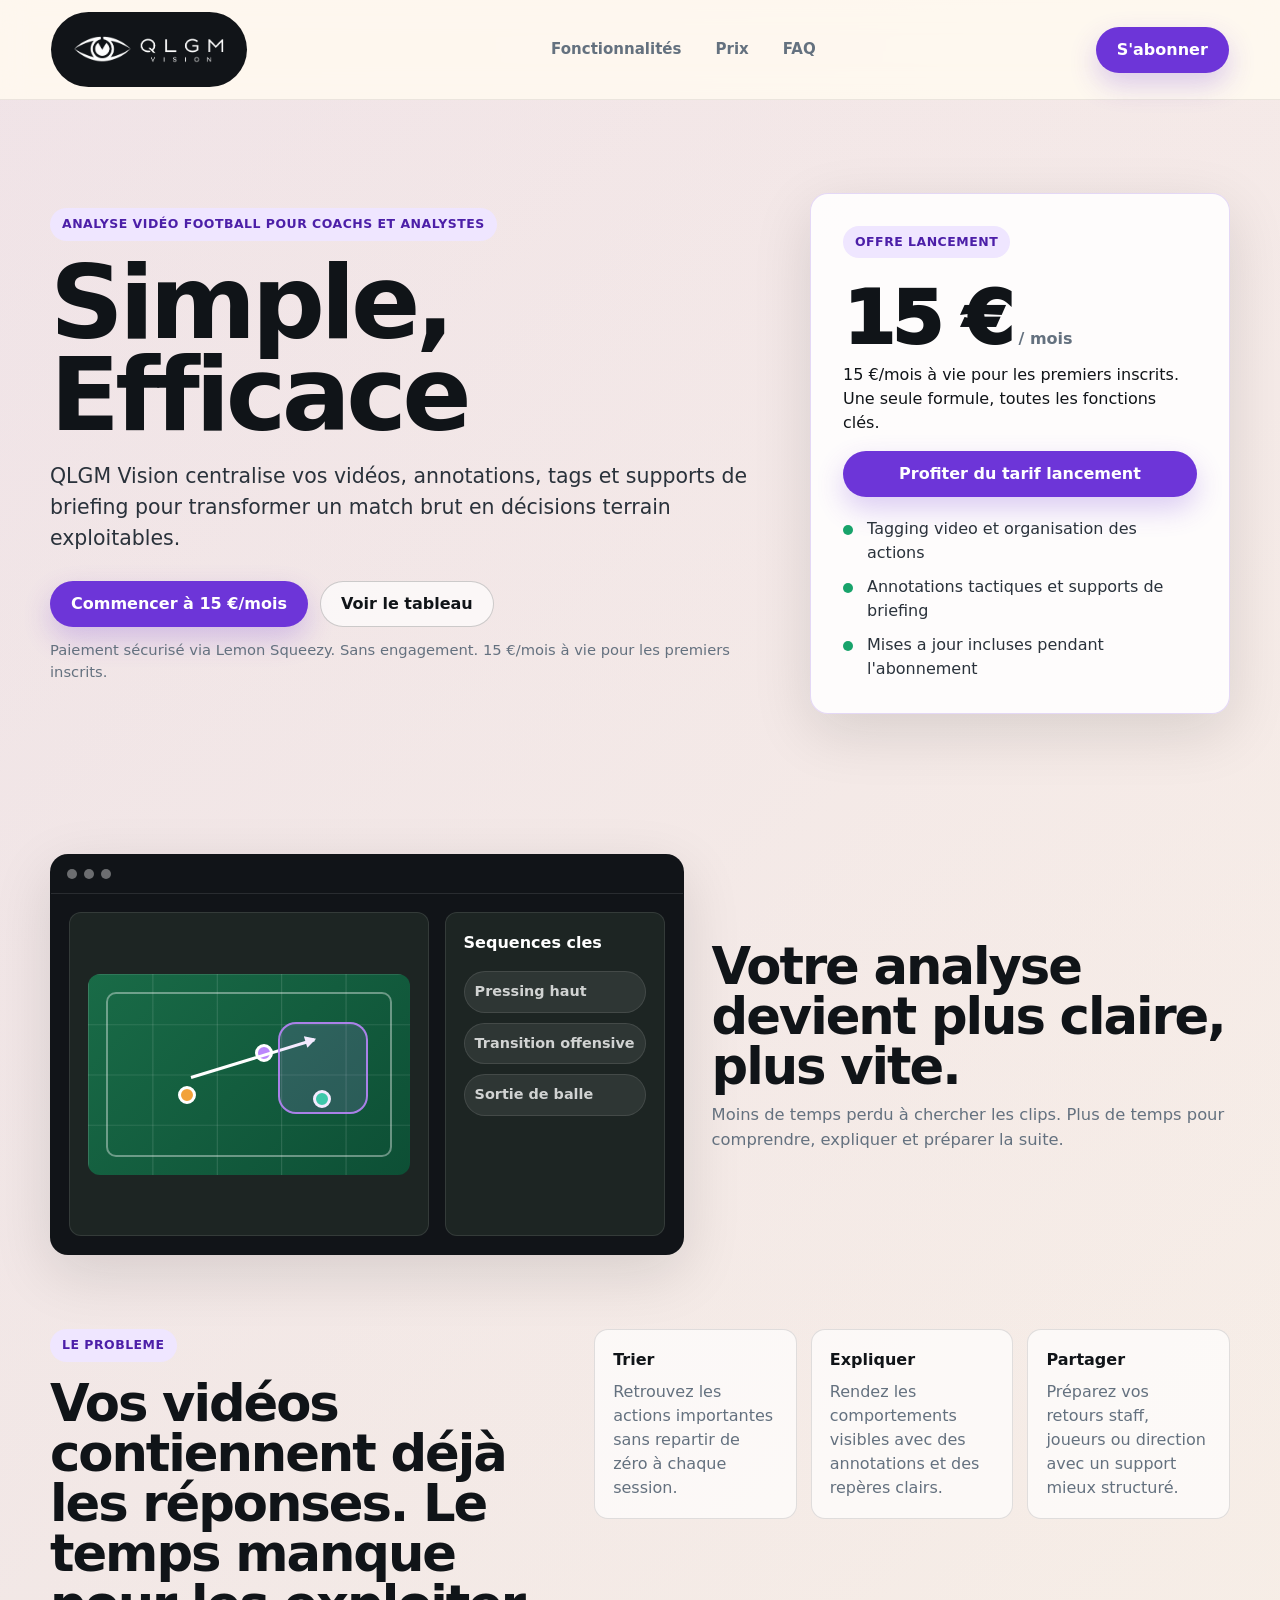
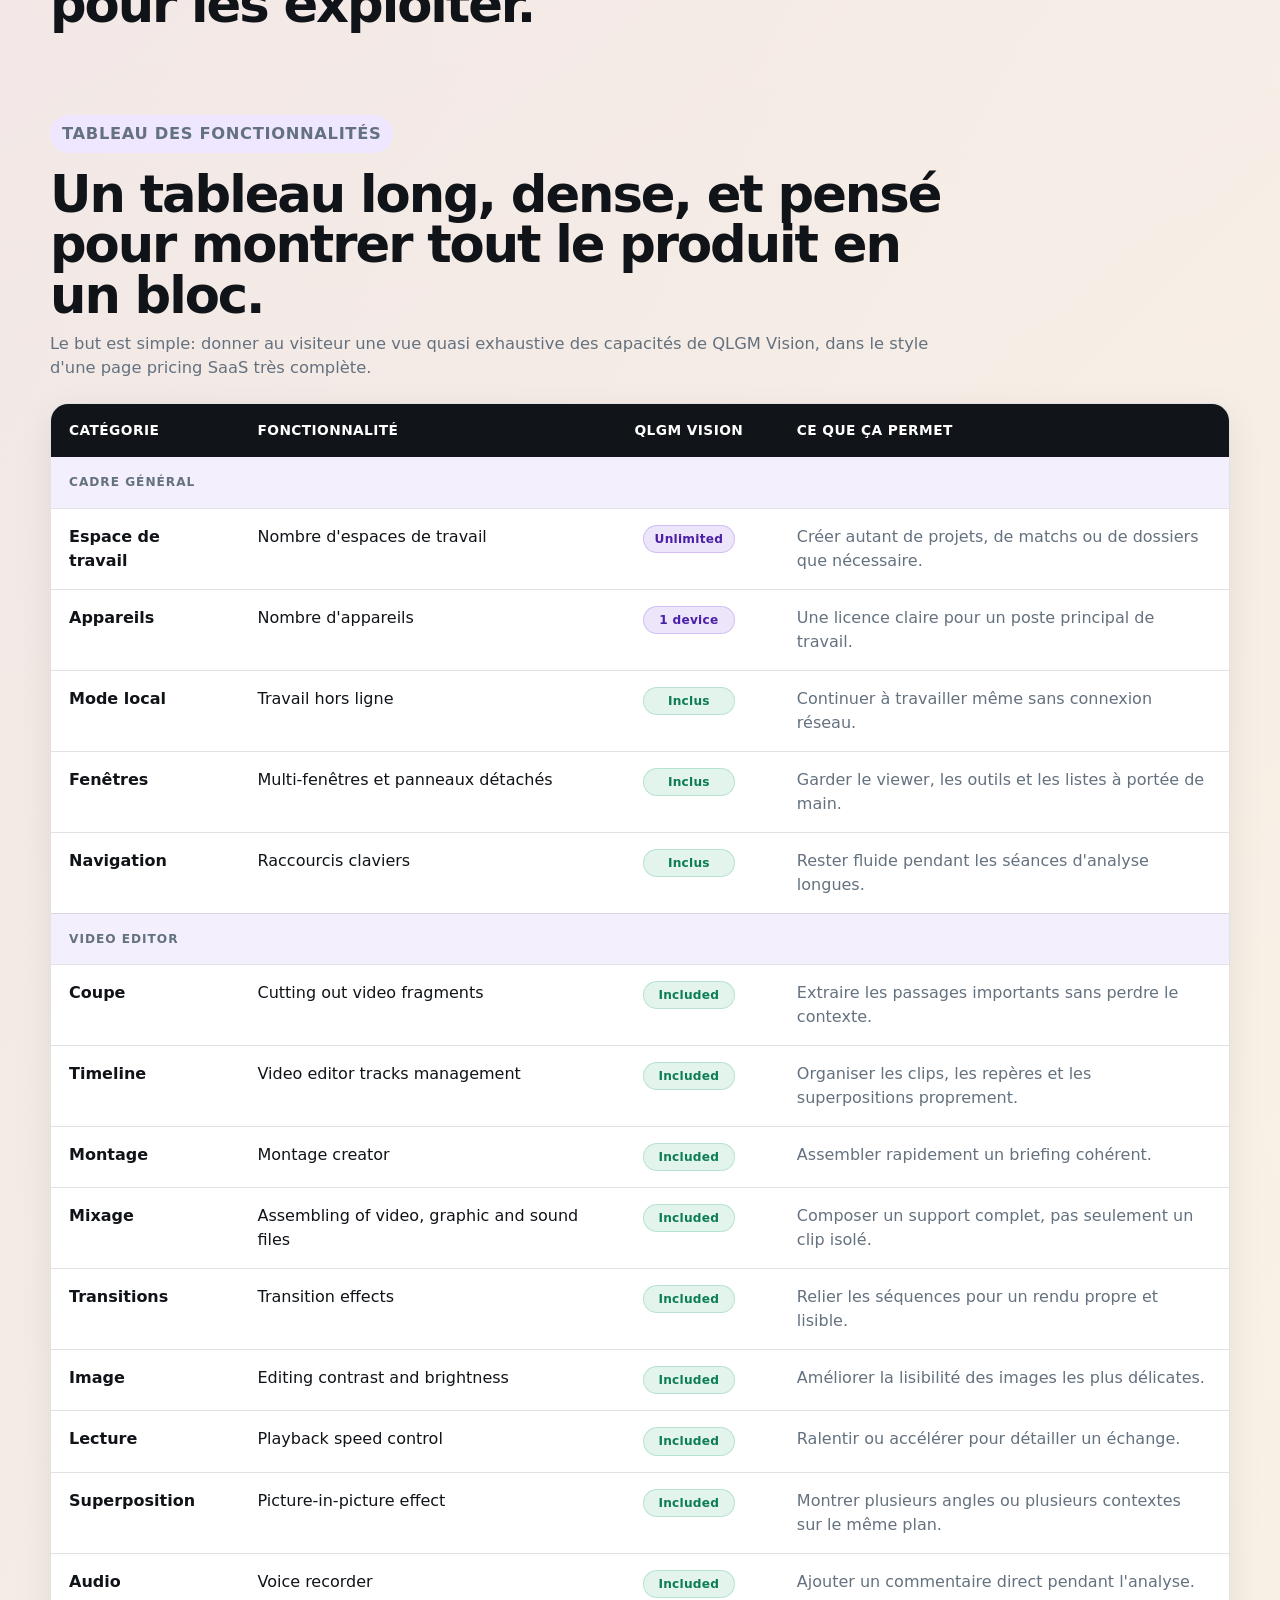
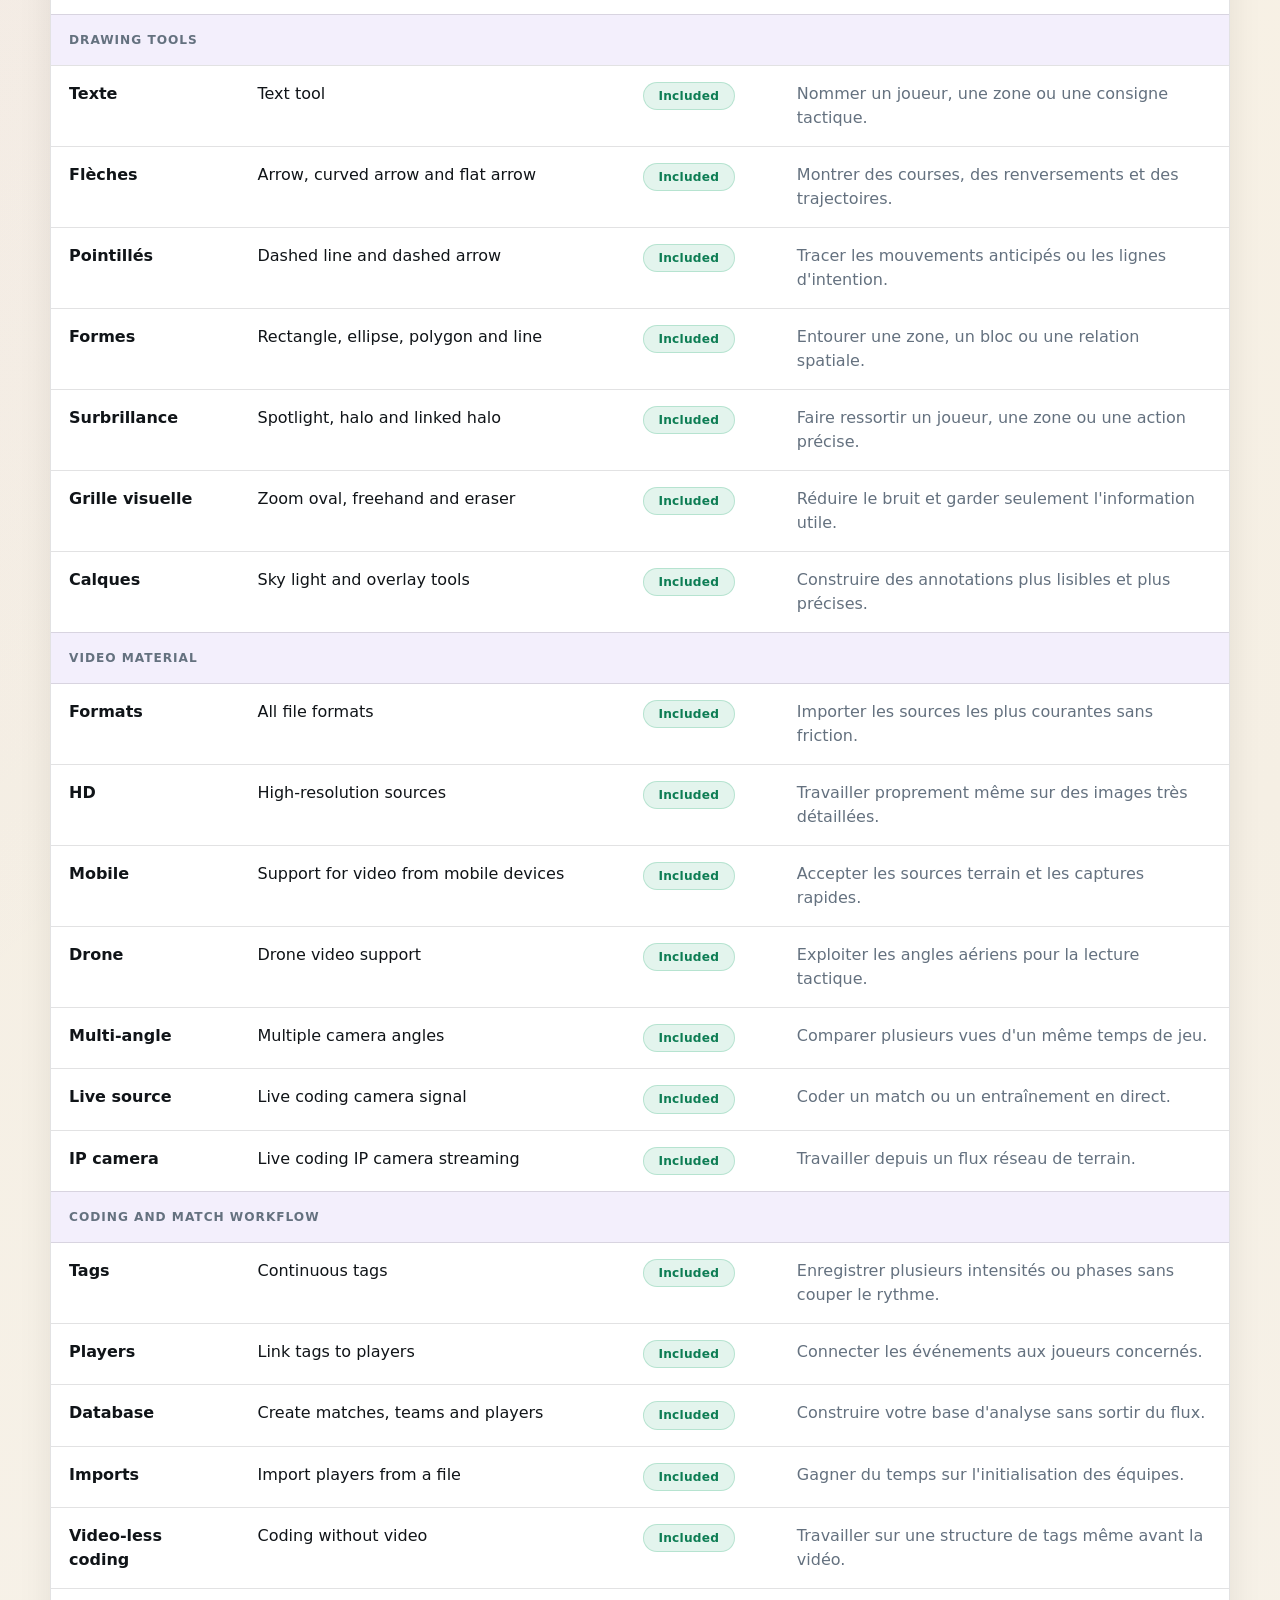
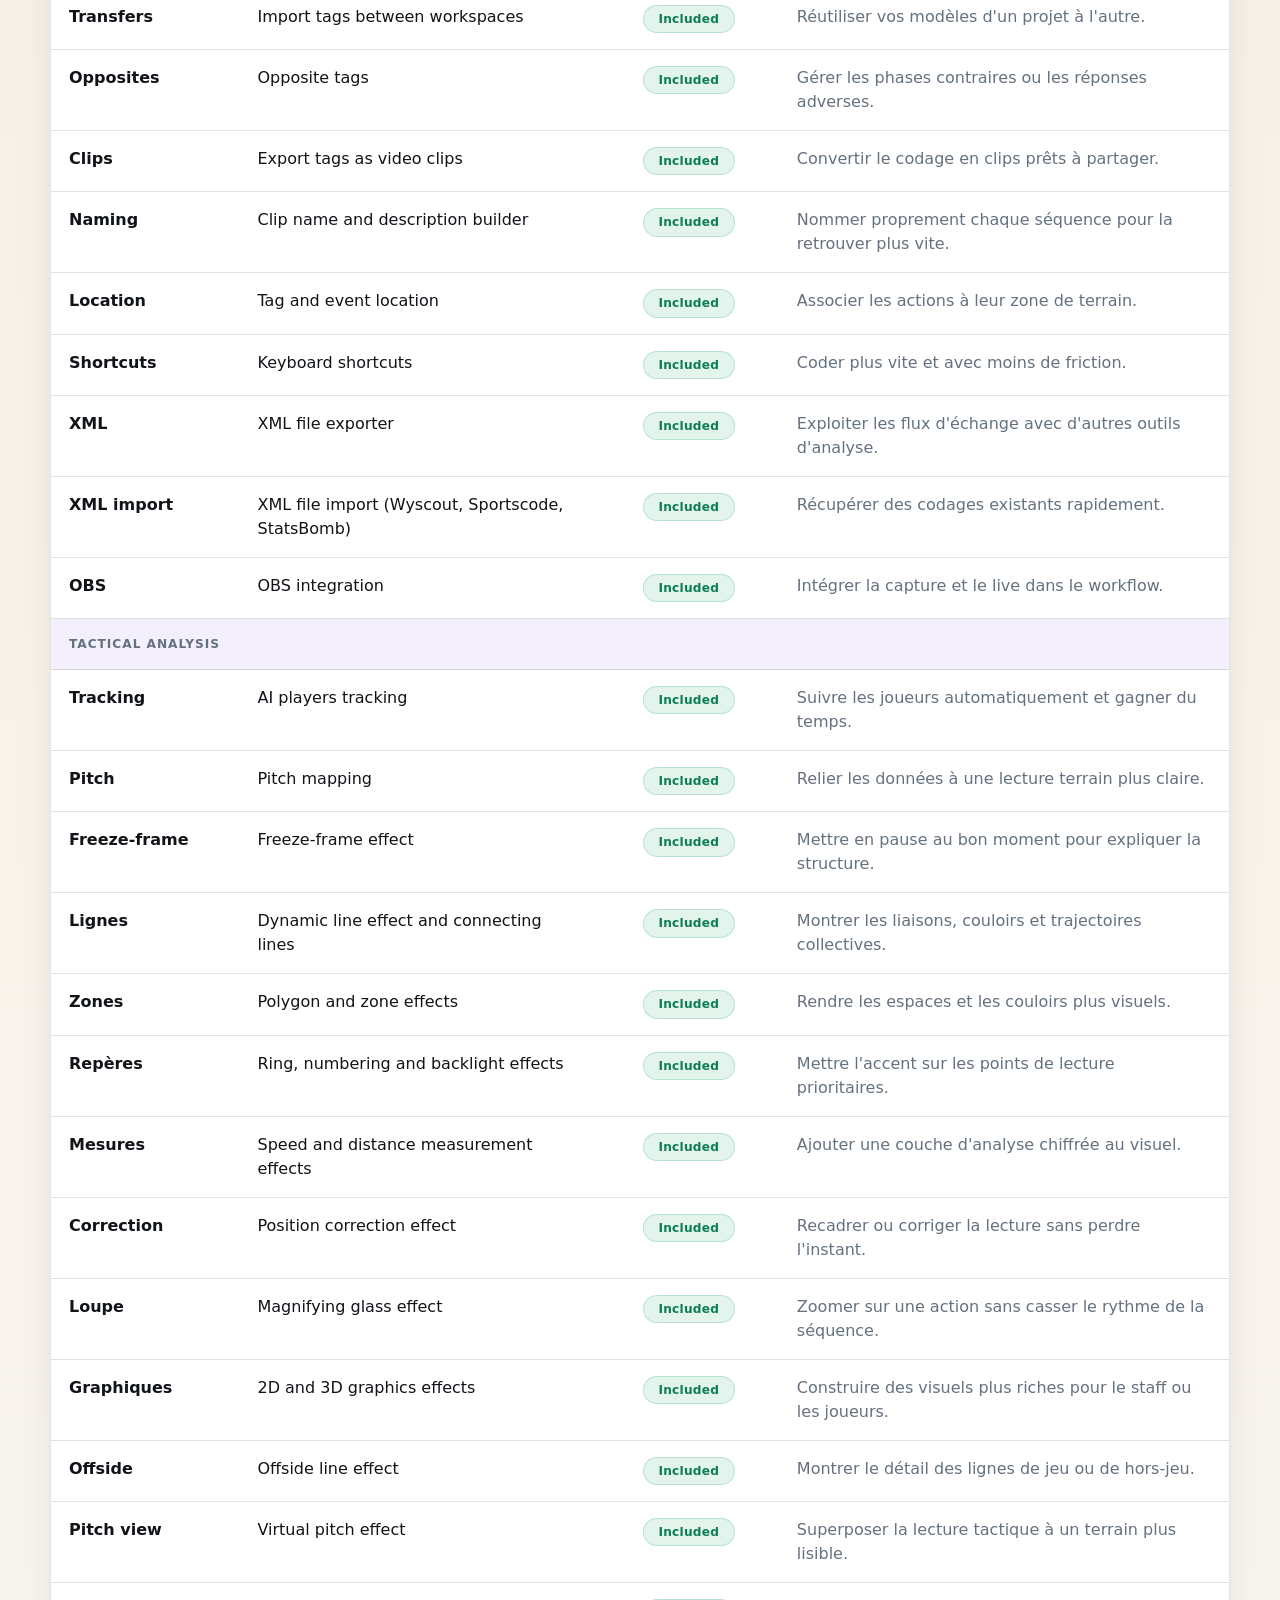
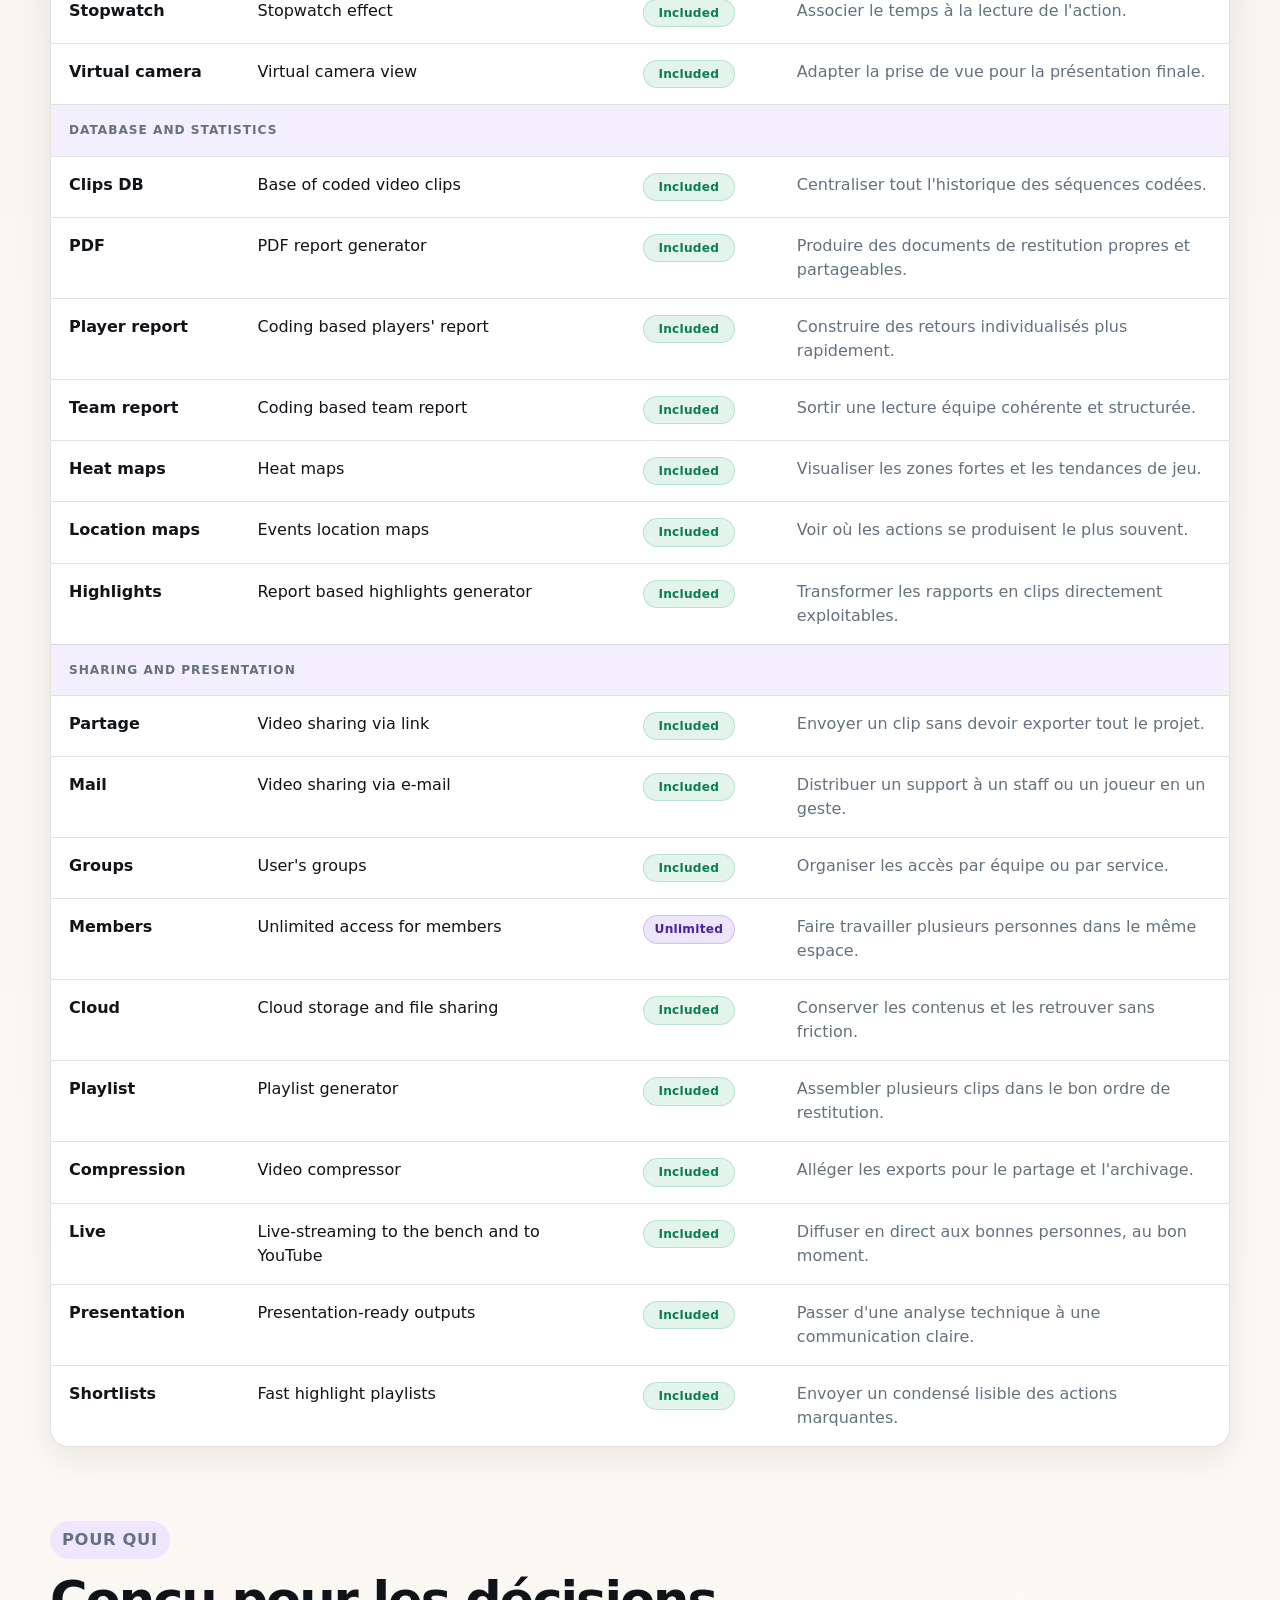
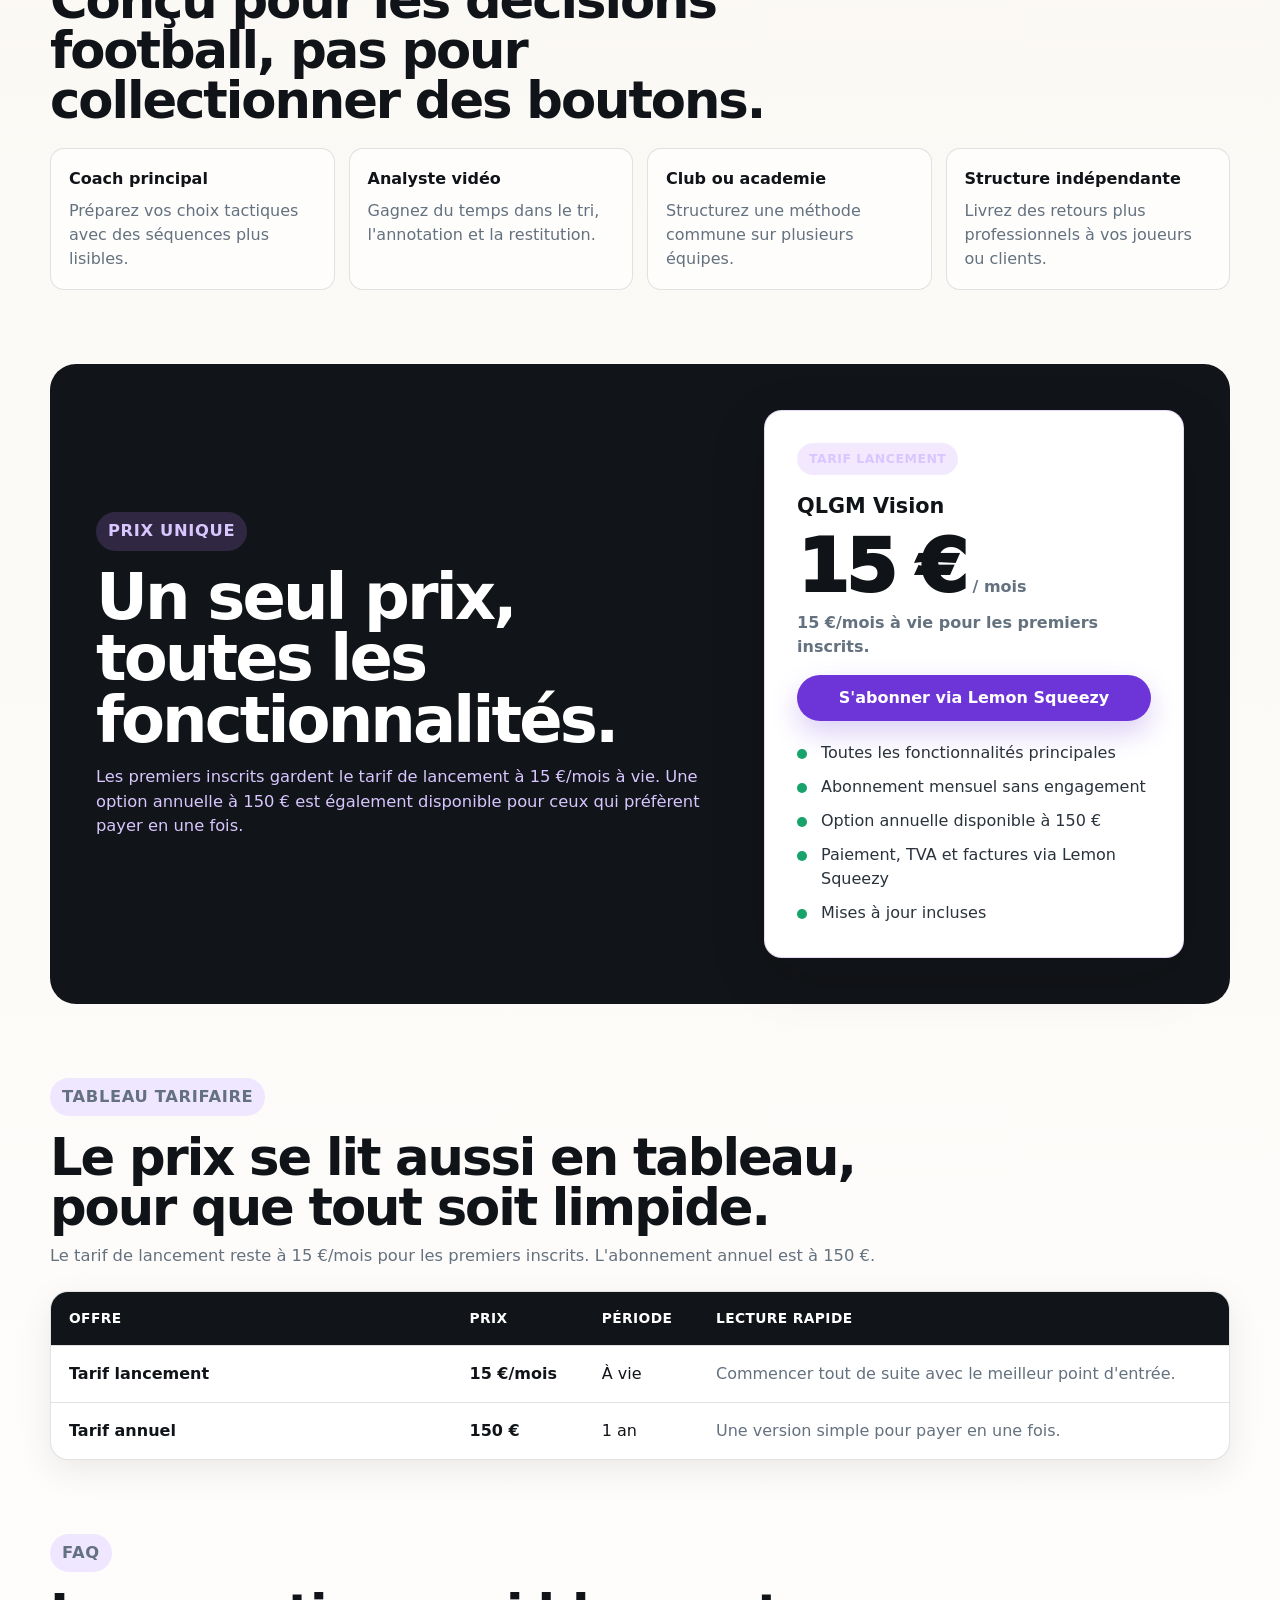
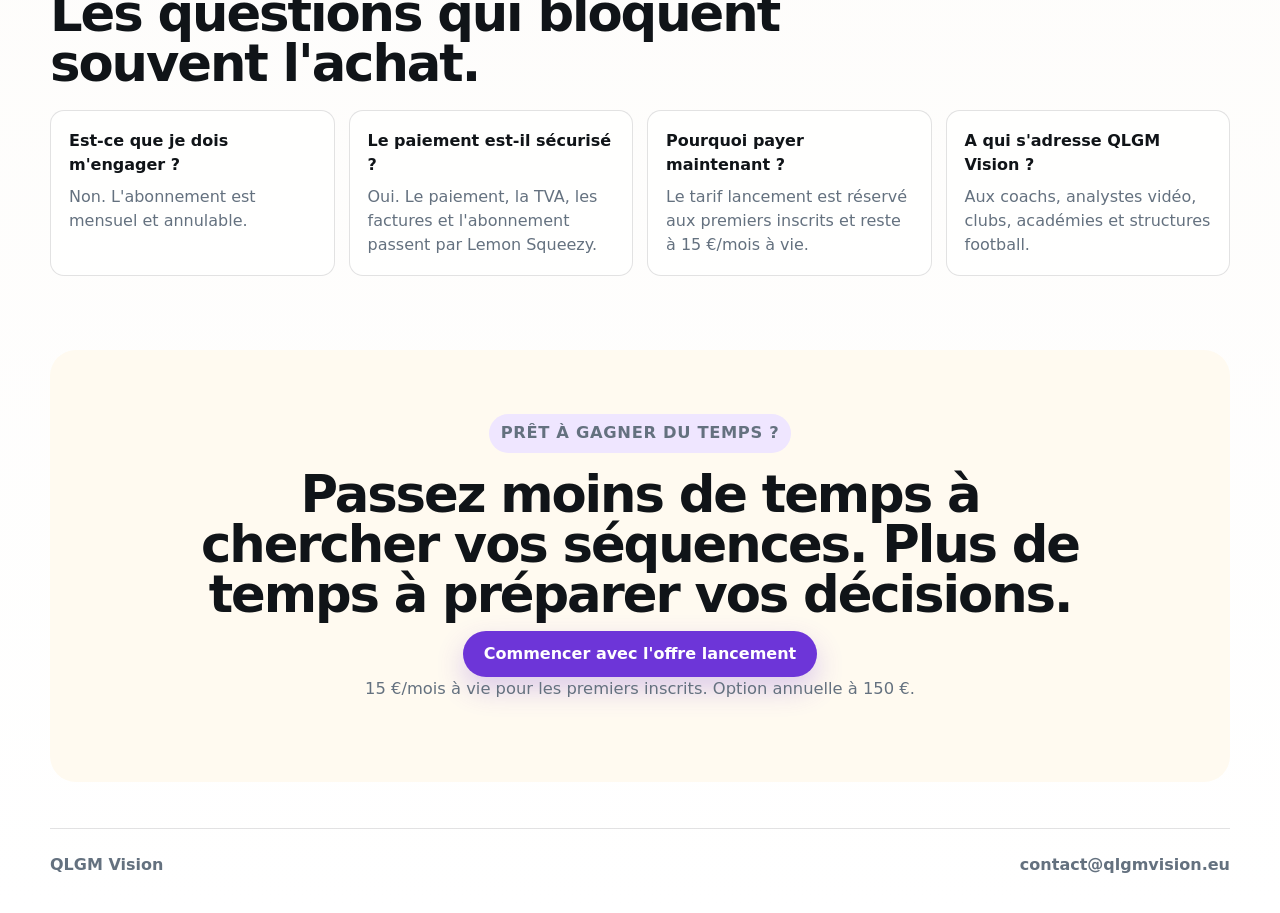
==== commit a9f52a91: "update hero slogan" ====
--- a/docs/index.html
+++ b/docs/index.html
@@ -33,7 +33,7 @@
       <section class="hero">
         <div class="hero-copy">
           <p class="eyebrow">Analyse vid&eacute;o football pour coachs et analystes</p>
-          <h1>Analysez vos matchs plus vite. D&eacute;cidez plus juste.</h1>
+          <h1>Simple, Efficace</h1>
           <p class="lead">
             QLGM Vision centralise vos vid&eacute;os, annotations, tags et supports de briefing pour
             transformer un match brut en d&eacute;cisions terrain exploitables.
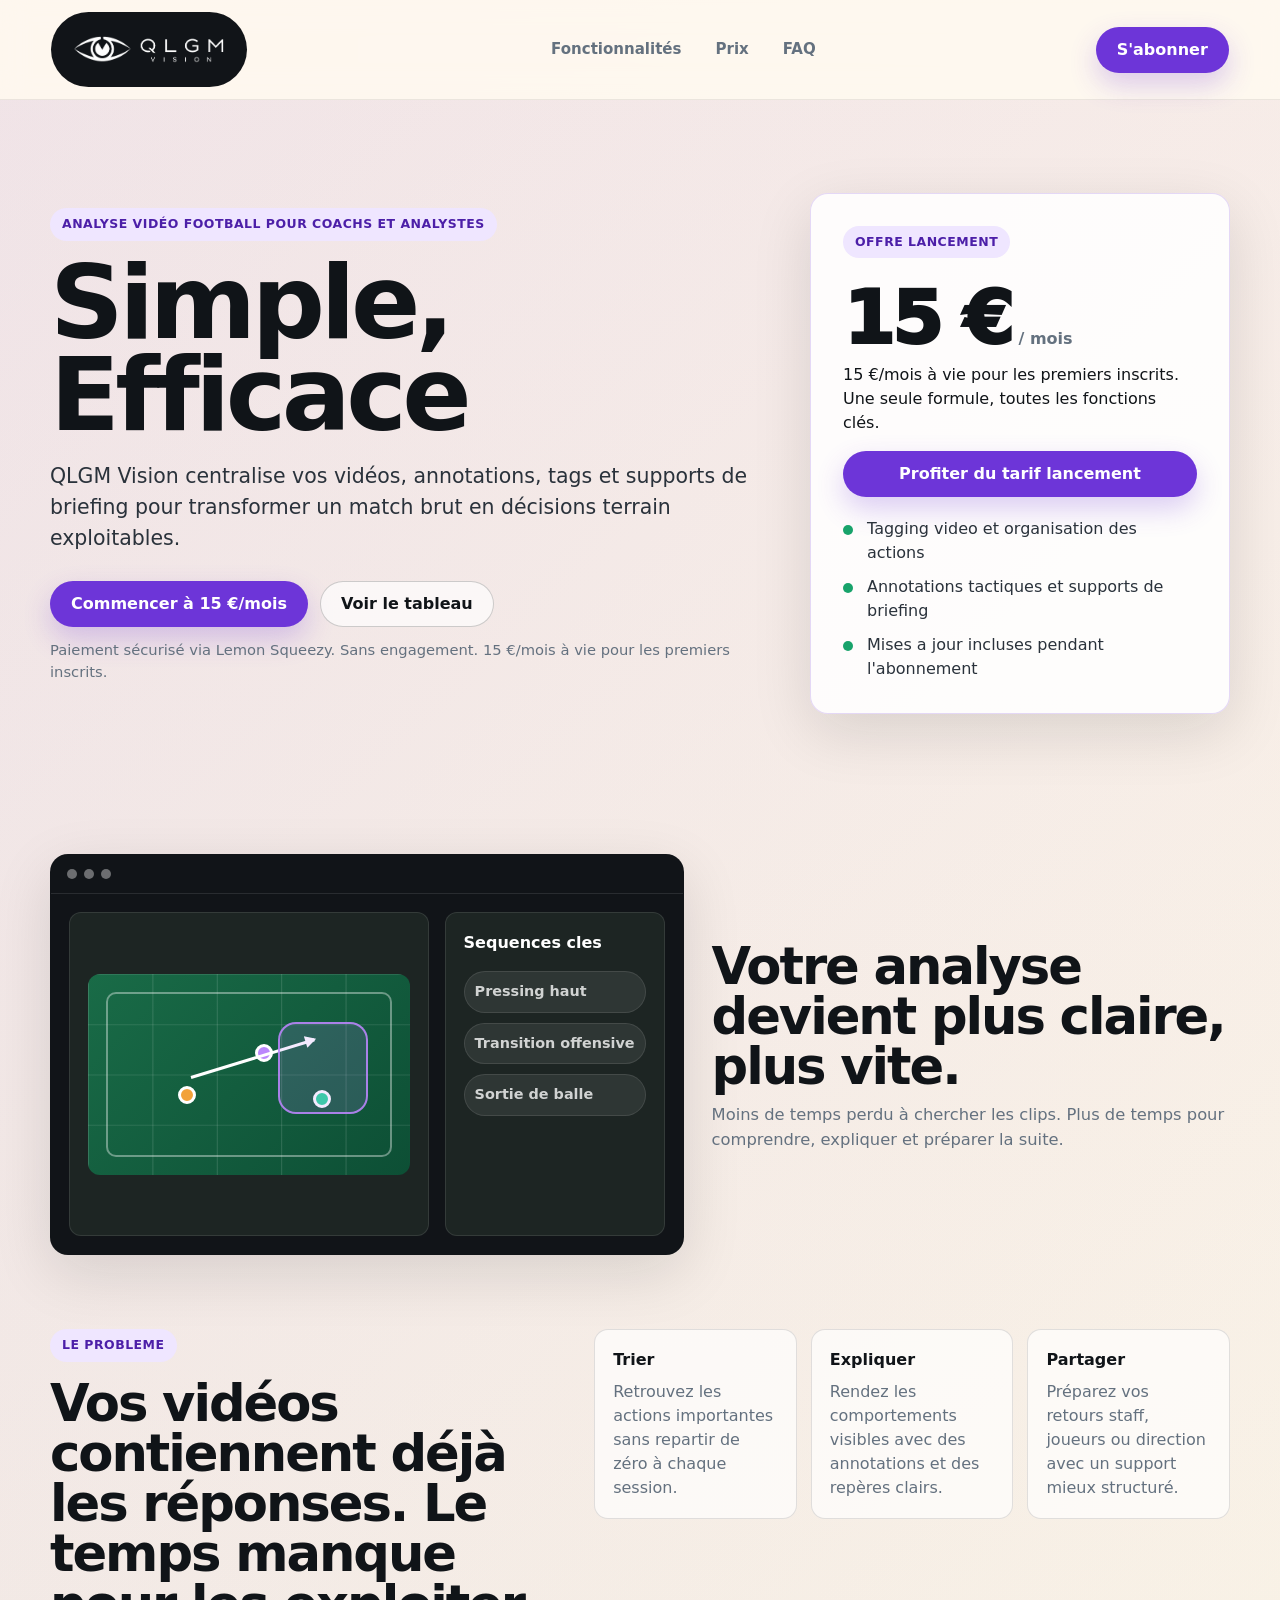
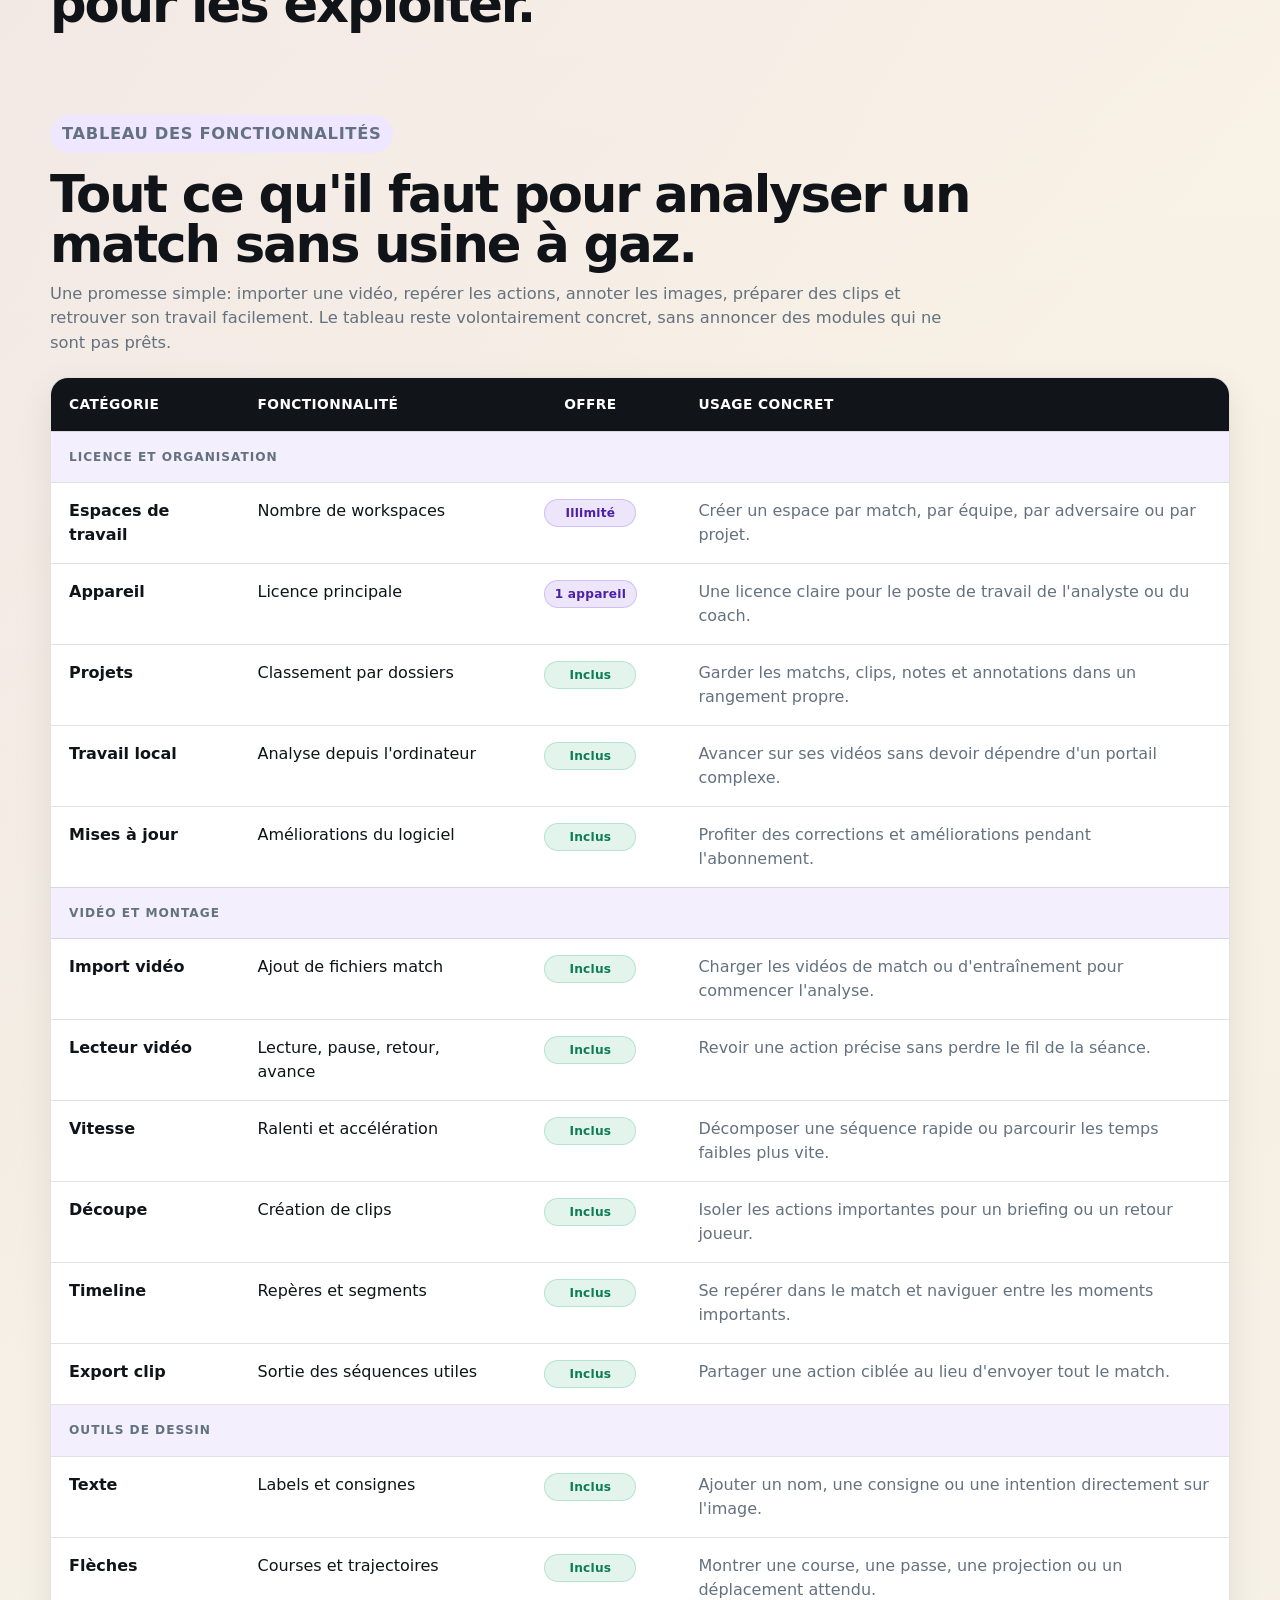
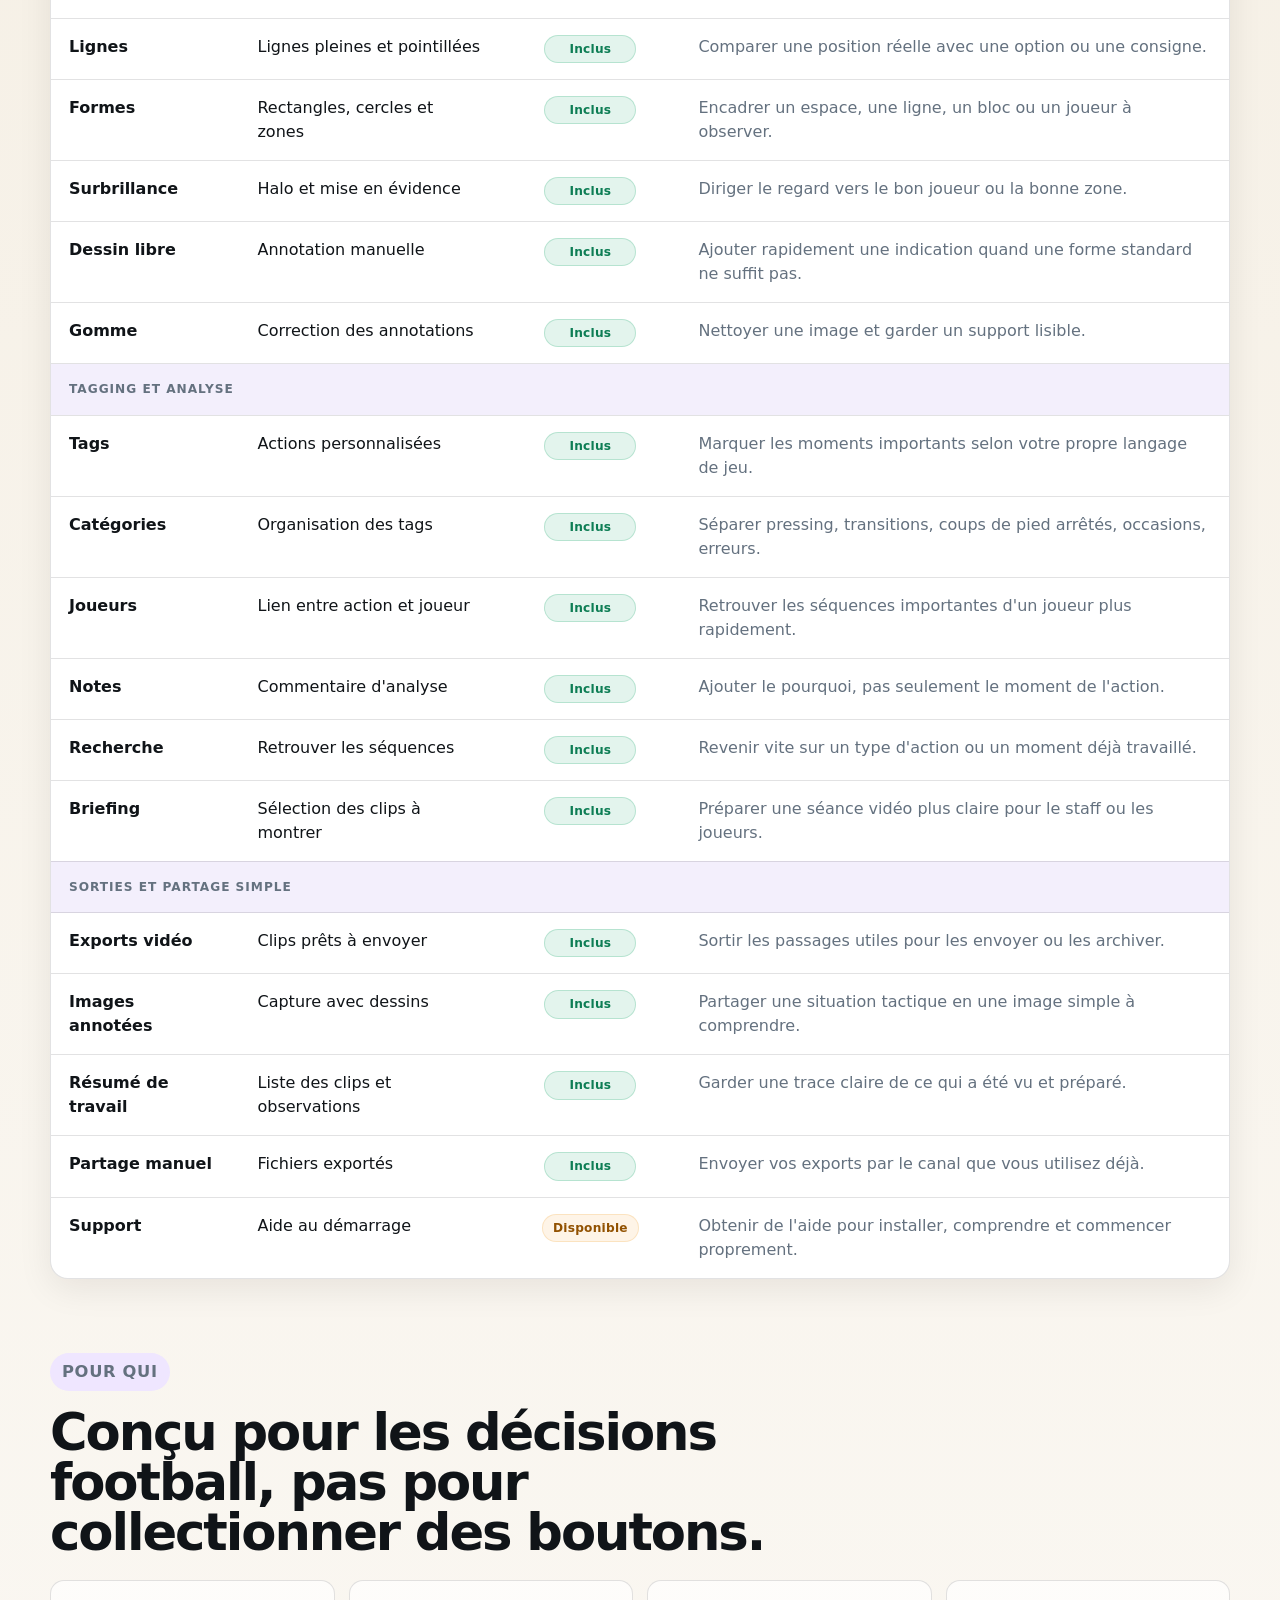
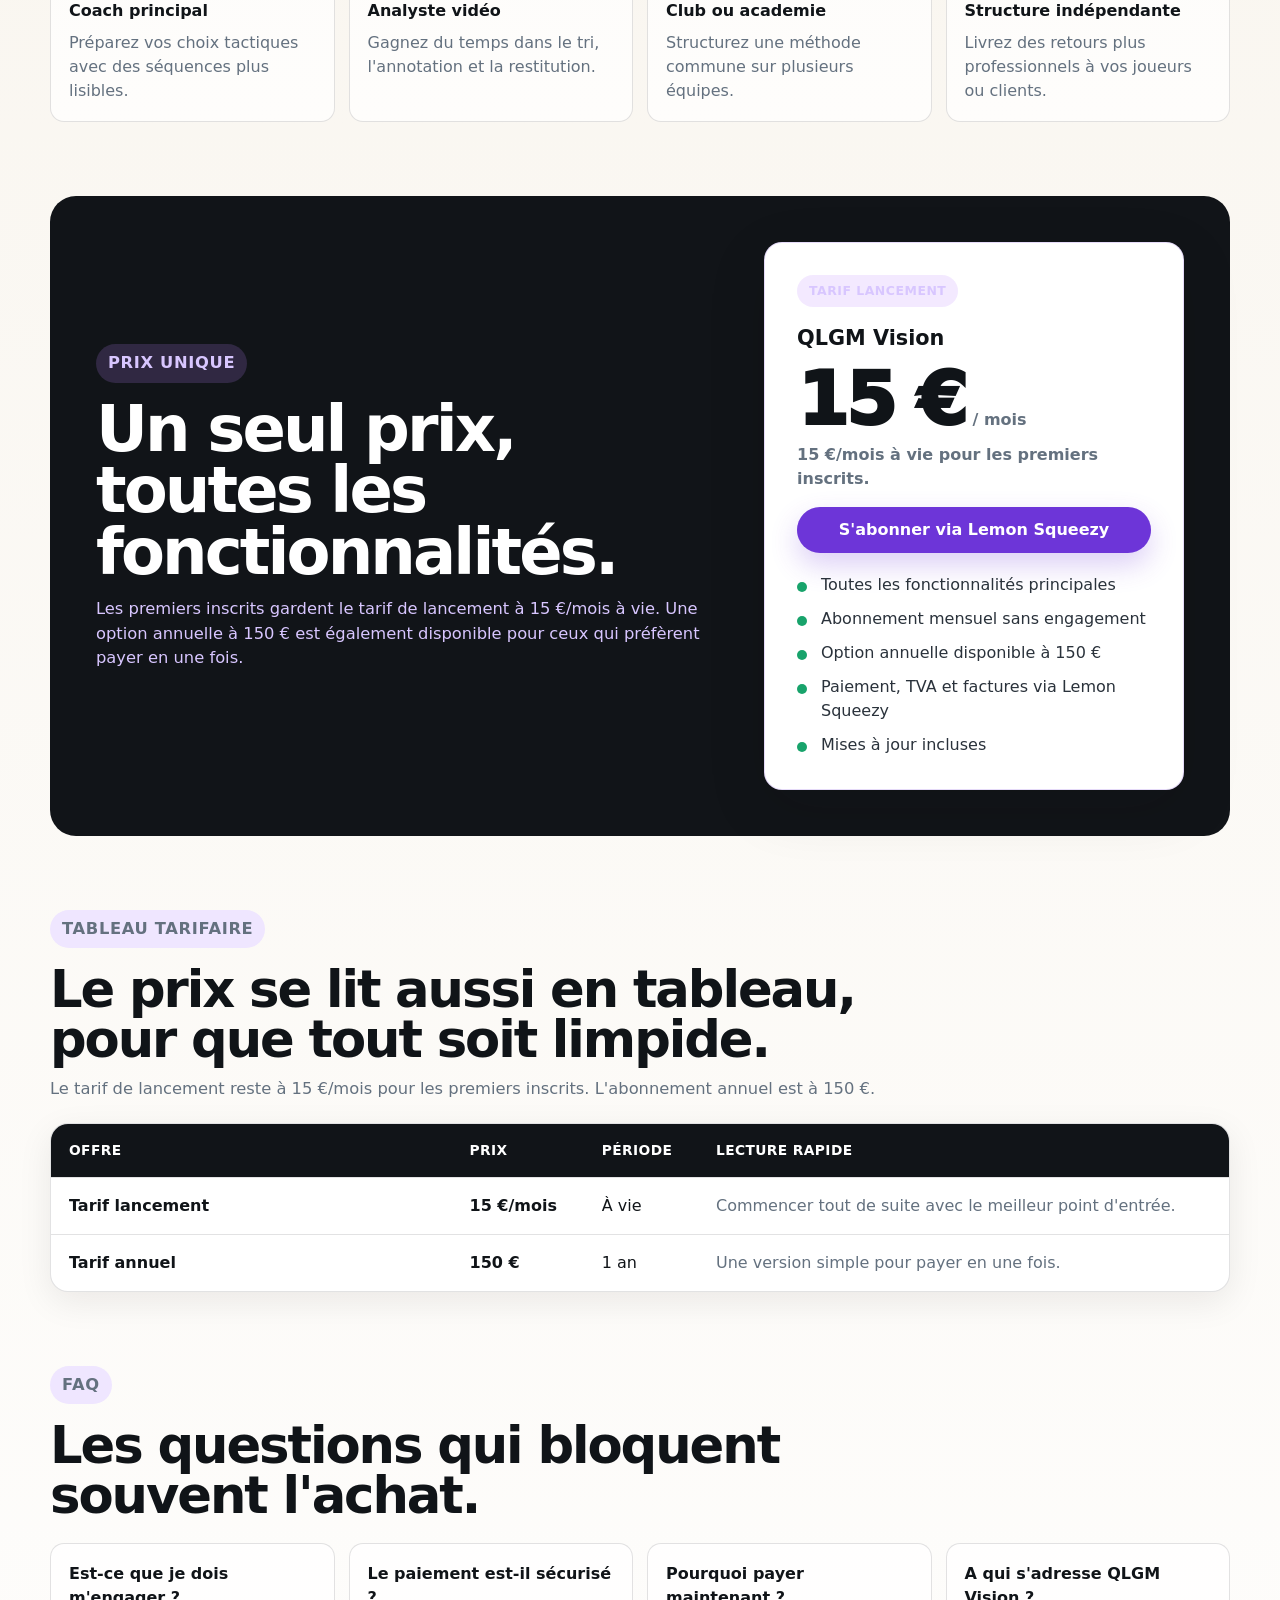
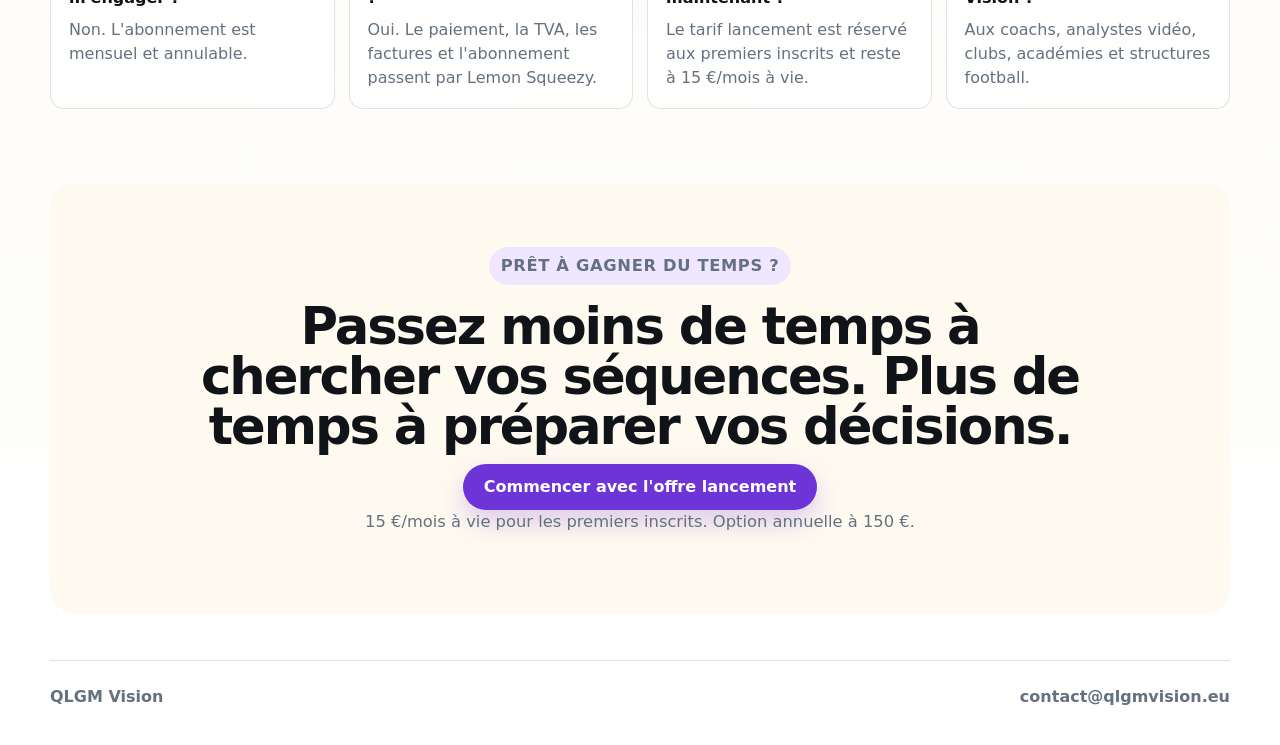
==== commit 3fa712cc: "make feature table more honest" ====
--- a/docs/index.html
+++ b/docs/index.html
@@ -127,10 +127,11 @@
       <section class="section feature-table-section" id="features">
         <div id="feature-table" class="section-heading section-heading--wide">
           <p class="section-kicker">Tableau des fonctionnalit&eacute;s</p>
-          <h2>Un tableau long, dense, et pens&eacute; pour montrer tout le produit en un bloc.</h2>
+          <h2>Tout ce qu'il faut pour analyser un match sans usine &agrave; gaz.</h2>
           <p>
-            Le but est simple: donner au visiteur une vue quasi exhaustive des capacit&eacute;s de
-            QLGM Vision, dans le style d'une page pricing SaaS tr&egrave;s compl&egrave;te.
+            Une promesse simple: importer une vid&eacute;o, rep&eacute;rer les actions, annoter les images,
+            pr&eacute;parer des clips et retrouver son travail facilement. Le tableau reste volontairement
+            concret, sans annoncer des modules qui ne sont pas pr&ecirc;ts.
           </p>
         </div>
 
@@ -140,485 +141,208 @@
               <tr>
                 <th>Cat&eacute;gorie</th>
                 <th>Fonctionnalit&eacute;</th>
-                <th>QLGM Vision</th>
-                <th>Ce que &ccedil;a permet</th>
+                <th>Offre</th>
+                <th>Usage concret</th>
               </tr>
             </thead>
             <tbody>
               <tr class="table-group-row">
-                <td colspan="4">Cadre g&eacute;n&eacute;ral</td>
-              </tr>
-              <tr>
-                <td>Espace de travail</td>
-                <td>Nombre d'espaces de travail</td>
-                <td><span class="feature-value feature-value--metric">Unlimited</span></td>
-                <td>Cr&eacute;er autant de projets, de matchs ou de dossiers que n&eacute;cessaire.</td>
-              </tr>
-              <tr>
-                <td>Appareils</td>
-                <td>Nombre d'appareils</td>
-                <td><span class="feature-value feature-value--metric">1 device</span></td>
-                <td>Une licence claire pour un poste principal de travail.</td>
-              </tr>
-              <tr>
-                <td>Mode local</td>
-                <td>Travail hors ligne</td>
-                <td><span class="feature-value feature-value--included">Inclus</span></td>
-                <td>Continuer &agrave; travailler m&ecirc;me sans connexion r&eacute;seau.</td>
-              </tr>
-              <tr>
-                <td>Fen&ecirc;tres</td>
-                <td>Multi-fen&ecirc;tres et panneaux d&eacute;tach&eacute;s</td>
-                <td><span class="feature-value feature-value--included">Inclus</span></td>
-                <td>Garder le viewer, les outils et les listes &agrave; port&eacute;e de main.</td>
-              </tr>
-              <tr>
-                <td>Navigation</td>
-                <td>Raccourcis claviers</td>
-                <td><span class="feature-value feature-value--included">Inclus</span></td>
-                <td>Rester fluide pendant les s&eacute;ances d'analyse longues.</td>
+                <td colspan="4">Licence et organisation</td>
+              </tr>
+              <tr>
+                <td>Espaces de travail</td>
+                <td>Nombre de workspaces</td>
+                <td><span class="feature-value feature-value--metric">Illimit&eacute;</span></td>
+                <td>Cr&eacute;er un espace par match, par &eacute;quipe, par adversaire ou par projet.</td>
+              </tr>
+              <tr>
+                <td>Appareil</td>
+                <td>Licence principale</td>
+                <td><span class="feature-value feature-value--metric">1 appareil</span></td>
+                <td>Une licence claire pour le poste de travail de l'analyste ou du coach.</td>
+              </tr>
+              <tr>
+                <td>Projets</td>
+                <td>Classement par dossiers</td>
+                <td><span class="feature-value feature-value--included">Inclus</span></td>
+                <td>Garder les matchs, clips, notes et annotations dans un rangement propre.</td>
+              </tr>
+              <tr>
+                <td>Travail local</td>
+                <td>Analyse depuis l'ordinateur</td>
+                <td><span class="feature-value feature-value--included">Inclus</span></td>
+                <td>Avancer sur ses vid&eacute;os sans devoir d&eacute;pendre d'un portail complexe.</td>
+              </tr>
+              <tr>
+                <td>Mises &agrave; jour</td>
+                <td>Am&eacute;liorations du logiciel</td>
+                <td><span class="feature-value feature-value--included">Inclus</span></td>
+                <td>Profiter des corrections et am&eacute;liorations pendant l'abonnement.</td>
               </tr>
 
               <tr class="table-group-row">
-                <td colspan="4">Video editor</td>
-              </tr>
-              <tr>
-                <td>Coupe</td>
-                <td>Cutting out video fragments</td>
-                <td><span class="feature-value feature-value--included">Included</span></td>
-                <td>Extraire les passages importants sans perdre le contexte.</td>
+                <td colspan="4">Vid&eacute;o et montage</td>
+              </tr>
+              <tr>
+                <td>Import vid&eacute;o</td>
+                <td>Ajout de fichiers match</td>
+                <td><span class="feature-value feature-value--included">Inclus</span></td>
+                <td>Charger les vid&eacute;os de match ou d'entra&icirc;nement pour commencer l'analyse.</td>
+              </tr>
+              <tr>
+                <td>Lecteur vid&eacute;o</td>
+                <td>Lecture, pause, retour, avance</td>
+                <td><span class="feature-value feature-value--included">Inclus</span></td>
+                <td>Revoir une action pr&eacute;cise sans perdre le fil de la s&eacute;ance.</td>
+              </tr>
+              <tr>
+                <td>Vitesse</td>
+                <td>Ralenti et acc&eacute;l&eacute;ration</td>
+                <td><span class="feature-value feature-value--included">Inclus</span></td>
+                <td>D&eacute;composer une s&eacute;quence rapide ou parcourir les temps faibles plus vite.</td>
+              </tr>
+              <tr>
+                <td>D&eacute;coupe</td>
+                <td>Cr&eacute;ation de clips</td>
+                <td><span class="feature-value feature-value--included">Inclus</span></td>
+                <td>Isoler les actions importantes pour un briefing ou un retour joueur.</td>
               </tr>
               <tr>
                 <td>Timeline</td>
-                <td>Video editor tracks management</td>
-                <td><span class="feature-value feature-value--included">Included</span></td>
-                <td>Organiser les clips, les rep&egrave;res et les superpositions proprement.</td>
-              </tr>
-              <tr>
-                <td>Montage</td>
-                <td>Montage creator</td>
-                <td><span class="feature-value feature-value--included">Included</span></td>
-                <td>Assembler rapidement un briefing coh&eacute;rent.</td>
-              </tr>
-              <tr>
-                <td>Mixage</td>
-                <td>Assembling of video, graphic and sound files</td>
-                <td><span class="feature-value feature-value--included">Included</span></td>
-                <td>Composer un support complet, pas seulement un clip isol&eacute;.</td>
-              </tr>
-              <tr>
-                <td>Transitions</td>
-                <td>Transition effects</td>
-                <td><span class="feature-value feature-value--included">Included</span></td>
-                <td>Relier les s&eacute;quences pour un rendu propre et lisible.</td>
-              </tr>
-              <tr>
-                <td>Image</td>
-                <td>Editing contrast and brightness</td>
-                <td><span class="feature-value feature-value--included">Included</span></td>
-                <td>Am&eacute;liorer la lisibilit&eacute; des images les plus d&eacute;licates.</td>
-              </tr>
-              <tr>
-                <td>Lecture</td>
-                <td>Playback speed control</td>
-                <td><span class="feature-value feature-value--included">Included</span></td>
-                <td>Ralentir ou acc&eacute;l&eacute;rer pour d&eacute;tailler un &eacute;change.</td>
-              </tr>
-              <tr>
-                <td>Superposition</td>
-                <td>Picture-in-picture effect</td>
-                <td><span class="feature-value feature-value--included">Included</span></td>
-                <td>Montrer plusieurs angles ou plusieurs contextes sur le m&ecirc;me plan.</td>
-              </tr>
-              <tr>
-                <td>Audio</td>
-                <td>Voice recorder</td>
-                <td><span class="feature-value feature-value--included">Included</span></td>
-                <td>Ajouter un commentaire direct pendant l'analyse.</td>
+                <td>Rep&egrave;res et segments</td>
+                <td><span class="feature-value feature-value--included">Inclus</span></td>
+                <td>Se rep&eacute;rer dans le match et naviguer entre les moments importants.</td>
+              </tr>
+              <tr>
+                <td>Export clip</td>
+                <td>Sortie des s&eacute;quences utiles</td>
+                <td><span class="feature-value feature-value--included">Inclus</span></td>
+                <td>Partager une action cibl&eacute;e au lieu d'envoyer tout le match.</td>
               </tr>
 
               <tr class="table-group-row">
-                <td colspan="4">Drawing tools</td>
+                <td colspan="4">Outils de dessin</td>
               </tr>
               <tr>
                 <td>Texte</td>
-                <td>Text tool</td>
-                <td><span class="feature-value feature-value--included">Included</span></td>
-                <td>Nommer un joueur, une zone ou une consigne tactique.</td>
+                <td>Labels et consignes</td>
+                <td><span class="feature-value feature-value--included">Inclus</span></td>
+                <td>Ajouter un nom, une consigne ou une intention directement sur l'image.</td>
               </tr>
               <tr>
                 <td>Fl&egrave;ches</td>
-                <td>Arrow, curved arrow and flat arrow</td>
-                <td><span class="feature-value feature-value--included">Included</span></td>
-                <td>Montrer des courses, des renversements et des trajectoires.</td>
-              </tr>
-              <tr>
-                <td>Pointill&eacute;s</td>
-                <td>Dashed line and dashed arrow</td>
-                <td><span class="feature-value feature-value--included">Included</span></td>
-                <td>Tracer les mouvements anticip&eacute;s ou les lignes d'intention.</td>
+                <td>Courses et trajectoires</td>
+                <td><span class="feature-value feature-value--included">Inclus</span></td>
+                <td>Montrer une course, une passe, une projection ou un d&eacute;placement attendu.</td>
+              </tr>
+              <tr>
+                <td>Lignes</td>
+                <td>Lignes pleines et pointill&eacute;es</td>
+                <td><span class="feature-value feature-value--included">Inclus</span></td>
+                <td>Comparer une position r&eacute;elle avec une option ou une consigne.</td>
               </tr>
               <tr>
                 <td>Formes</td>
-                <td>Rectangle, ellipse, polygon and line</td>
-                <td><span class="feature-value feature-value--included">Included</span></td>
-                <td>Entourer une zone, un bloc ou une relation spatiale.</td>
+                <td>Rectangles, cercles et zones</td>
+                <td><span class="feature-value feature-value--included">Inclus</span></td>
+                <td>Encadrer un espace, une ligne, un bloc ou un joueur &agrave; observer.</td>
               </tr>
               <tr>
                 <td>Surbrillance</td>
-                <td>Spotlight, halo and linked halo</td>
-                <td><span class="feature-value feature-value--included">Included</span></td>
-                <td>Faire ressortir un joueur, une zone ou une action pr&eacute;cise.</td>
-              </tr>
-              <tr>
-                <td>Grille visuelle</td>
-                <td>Zoom oval, freehand and eraser</td>
-                <td><span class="feature-value feature-value--included">Included</span></td>
-                <td>R&eacute;duire le bruit et garder seulement l'information utile.</td>
-              </tr>
-              <tr>
-                <td>Calques</td>
-                <td>Sky light and overlay tools</td>
-                <td><span class="feature-value feature-value--included">Included</span></td>
-                <td>Construire des annotations plus lisibles et plus pr&eacute;cises.</td>
+                <td>Halo et mise en &eacute;vidence</td>
+                <td><span class="feature-value feature-value--included">Inclus</span></td>
+                <td>Diriger le regard vers le bon joueur ou la bonne zone.</td>
+              </tr>
+              <tr>
+                <td>Dessin libre</td>
+                <td>Annotation manuelle</td>
+                <td><span class="feature-value feature-value--included">Inclus</span></td>
+                <td>Ajouter rapidement une indication quand une forme standard ne suffit pas.</td>
+              </tr>
+              <tr>
+                <td>Gomme</td>
+                <td>Correction des annotations</td>
+                <td><span class="feature-value feature-value--included">Inclus</span></td>
+                <td>Nettoyer une image et garder un support lisible.</td>
               </tr>
 
               <tr class="table-group-row">
-                <td colspan="4">Video material</td>
-              </tr>
-              <tr>
-                <td>Formats</td>
-                <td>All file formats</td>
-                <td><span class="feature-value feature-value--included">Included</span></td>
-                <td>Importer les sources les plus courantes sans friction.</td>
-              </tr>
-              <tr>
-                <td>HD</td>
-                <td>High-resolution sources</td>
-                <td><span class="feature-value feature-value--included">Included</span></td>
-                <td>Travailler proprement m&ecirc;me sur des images tr&egrave;s d&eacute;taill&eacute;es.</td>
-              </tr>
-              <tr>
-                <td>Mobile</td>
-                <td>Support for video from mobile devices</td>
-                <td><span class="feature-value feature-value--included">Included</span></td>
-                <td>Accepter les sources terrain et les captures rapides.</td>
-              </tr>
-              <tr>
-                <td>Drone</td>
-                <td>Drone video support</td>
-                <td><span class="feature-value feature-value--included">Included</span></td>
-                <td>Exploiter les angles a&eacute;riens pour la lecture tactique.</td>
-              </tr>
-              <tr>
-                <td>Multi-angle</td>
-                <td>Multiple camera angles</td>
-                <td><span class="feature-value feature-value--included">Included</span></td>
-                <td>Comparer plusieurs vues d'un m&ecirc;me temps de jeu.</td>
-              </tr>
-              <tr>
-                <td>Live source</td>
-                <td>Live coding camera signal</td>
-                <td><span class="feature-value feature-value--included">Included</span></td>
-                <td>Coder un match ou un entra&icirc;nement en direct.</td>
-              </tr>
-              <tr>
-                <td>IP camera</td>
-                <td>Live coding IP camera streaming</td>
-                <td><span class="feature-value feature-value--included">Included</span></td>
-                <td>Travailler depuis un flux r&eacute;seau de terrain.</td>
+                <td colspan="4">Tagging et analyse</td>
+              </tr>
+              <tr>
+                <td>Tags</td>
+                <td>Actions personnalis&eacute;es</td>
+                <td><span class="feature-value feature-value--included">Inclus</span></td>
+                <td>Marquer les moments importants selon votre propre langage de jeu.</td>
+              </tr>
+              <tr>
+                <td>Cat&eacute;gories</td>
+                <td>Organisation des tags</td>
+                <td><span class="feature-value feature-value--included">Inclus</span></td>
+                <td>S&eacute;parer pressing, transitions, coups de pied arr&ecirc;t&eacute;s, occasions, erreurs.</td>
+              </tr>
+              <tr>
+                <td>Joueurs</td>
+                <td>Lien entre action et joueur</td>
+                <td><span class="feature-value feature-value--included">Inclus</span></td>
+                <td>Retrouver les s&eacute;quences importantes d'un joueur plus rapidement.</td>
+              </tr>
+              <tr>
+                <td>Notes</td>
+                <td>Commentaire d'analyse</td>
+                <td><span class="feature-value feature-value--included">Inclus</span></td>
+                <td>Ajouter le pourquoi, pas seulement le moment de l'action.</td>
+              </tr>
+              <tr>
+                <td>Recherche</td>
+                <td>Retrouver les s&eacute;quences</td>
+                <td><span class="feature-value feature-value--included">Inclus</span></td>
+                <td>Revenir vite sur un type d'action ou un moment d&eacute;j&agrave; travaill&eacute;.</td>
+              </tr>
+              <tr>
+                <td>Briefing</td>
+                <td>S&eacute;lection des clips &agrave; montrer</td>
+                <td><span class="feature-value feature-value--included">Inclus</span></td>
+                <td>Pr&eacute;parer une s&eacute;ance vid&eacute;o plus claire pour le staff ou les joueurs.</td>
               </tr>
 
               <tr class="table-group-row">
-                <td colspan="4">Coding and match workflow</td>
-              </tr>
-              <tr>
-                <td>Tags</td>
-                <td>Continuous tags</td>
-                <td><span class="feature-value feature-value--included">Included</span></td>
-                <td>Enregistrer plusieurs intensit&eacute;s ou phases sans couper le rythme.</td>
-              </tr>
-              <tr>
-                <td>Players</td>
-                <td>Link tags to players</td>
-                <td><span class="feature-value feature-value--included">Included</span></td>
-                <td>Connecter les &eacute;v&eacute;nements aux joueurs concern&eacute;s.</td>
-              </tr>
-              <tr>
-                <td>Database</td>
-                <td>Create matches, teams and players</td>
-                <td><span class="feature-value feature-value--included">Included</span></td>
-                <td>Construire votre base d'analyse sans sortir du flux.</td>
-              </tr>
-              <tr>
-                <td>Imports</td>
-                <td>Import players from a file</td>
-                <td><span class="feature-value feature-value--included">Included</span></td>
-                <td>Gagner du temps sur l'initialisation des &eacute;quipes.</td>
-              </tr>
-              <tr>
-                <td>Video-less coding</td>
-                <td>Coding without video</td>
-                <td><span class="feature-value feature-value--included">Included</span></td>
-                <td>Travailler sur une structure de tags m&ecirc;me avant la vid&eacute;o.</td>
-              </tr>
-              <tr>
-                <td>Transfers</td>
-                <td>Import tags between workspaces</td>
-                <td><span class="feature-value feature-value--included">Included</span></td>
-                <td>R&eacute;utiliser vos mod&egrave;les d'un projet &agrave; l'autre.</td>
-              </tr>
-              <tr>
-                <td>Opposites</td>
-                <td>Opposite tags</td>
-                <td><span class="feature-value feature-value--included">Included</span></td>
-                <td>G&eacute;rer les phases contraires ou les r&eacute;ponses adverses.</td>
-              </tr>
-              <tr>
-                <td>Clips</td>
-                <td>Export tags as video clips</td>
-                <td><span class="feature-value feature-value--included">Included</span></td>
-                <td>Convertir le codage en clips pr&ecirc;ts &agrave; partager.</td>
-              </tr>
-              <tr>
-                <td>Naming</td>
-                <td>Clip name and description builder</td>
-                <td><span class="feature-value feature-value--included">Included</span></td>
-                <td>Nommer proprement chaque s&eacute;quence pour la retrouver plus vite.</td>
-              </tr>
-              <tr>
-                <td>Location</td>
-                <td>Tag and event location</td>
-                <td><span class="feature-value feature-value--included">Included</span></td>
-                <td>Associer les actions &agrave; leur zone de terrain.</td>
-              </tr>
-              <tr>
-                <td>Shortcuts</td>
-                <td>Keyboard shortcuts</td>
-                <td><span class="feature-value feature-value--included">Included</span></td>
-                <td>Coder plus vite et avec moins de friction.</td>
-              </tr>
-              <tr>
-                <td>XML</td>
-                <td>XML file exporter</td>
-                <td><span class="feature-value feature-value--included">Included</span></td>
-                <td>Exploiter les flux d'&eacute;change avec d'autres outils d'analyse.</td>
-              </tr>
-              <tr>
-                <td>XML import</td>
-                <td>XML file import (Wyscout, Sportscode, StatsBomb)</td>
-                <td><span class="feature-value feature-value--included">Included</span></td>
-                <td>R&eacute;cup&eacute;rer des codages existants rapidement.</td>
-              </tr>
-              <tr>
-                <td>OBS</td>
-                <td>OBS integration</td>
-                <td><span class="feature-value feature-value--included">Included</span></td>
-                <td>Int&eacute;grer la capture et le live dans le workflow.</td>
-              </tr>
-
-              <tr class="table-group-row">
-                <td colspan="4">Tactical analysis</td>
-              </tr>
-              <tr>
-                <td>Tracking</td>
-                <td>AI players tracking</td>
-                <td><span class="feature-value feature-value--included">Included</span></td>
-                <td>Suivre les joueurs automatiquement et gagner du temps.</td>
-              </tr>
-              <tr>
-                <td>Pitch</td>
-                <td>Pitch mapping</td>
-                <td><span class="feature-value feature-value--included">Included</span></td>
-                <td>Relier les donn&eacute;es &agrave; une lecture terrain plus claire.</td>
-              </tr>
-              <tr>
-                <td>Freeze-frame</td>
-                <td>Freeze-frame effect</td>
-                <td><span class="feature-value feature-value--included">Included</span></td>
-                <td>Mettre en pause au bon moment pour expliquer la structure.</td>
-              </tr>
-              <tr>
-                <td>Lignes</td>
-                <td>Dynamic line effect and connecting lines</td>
-                <td><span class="feature-value feature-value--included">Included</span></td>
-                <td>Montrer les liaisons, couloirs et trajectoires collectives.</td>
-              </tr>
-              <tr>
-                <td>Zones</td>
-                <td>Polygon and zone effects</td>
-                <td><span class="feature-value feature-value--included">Included</span></td>
-                <td>Rendre les espaces et les couloirs plus visuels.</td>
-              </tr>
-              <tr>
-                <td>Rep&egrave;res</td>
-                <td>Ring, numbering and backlight effects</td>
-                <td><span class="feature-value feature-value--included">Included</span></td>
-                <td>Mettre l'accent sur les points de lecture prioritaires.</td>
-              </tr>
-              <tr>
-                <td>Mesures</td>
-                <td>Speed and distance measurement effects</td>
-                <td><span class="feature-value feature-value--included">Included</span></td>
-                <td>Ajouter une couche d'analyse chiffr&eacute;e au visuel.</td>
-              </tr>
-              <tr>
-                <td>Correction</td>
-                <td>Position correction effect</td>
-                <td><span class="feature-value feature-value--included">Included</span></td>
-                <td>Recadrer ou corriger la lecture sans perdre l'instant.</td>
-              </tr>
-              <tr>
-                <td>Loupe</td>
-                <td>Magnifying glass effect</td>
-                <td><span class="feature-value feature-value--included">Included</span></td>
-                <td>Zoomer sur une action sans casser le rythme de la s&eacute;quence.</td>
-              </tr>
-              <tr>
-                <td>Graphiques</td>
-                <td>2D and 3D graphics effects</td>
-                <td><span class="feature-value feature-value--included">Included</span></td>
-                <td>Construire des visuels plus riches pour le staff ou les joueurs.</td>
-              </tr>
-              <tr>
-                <td>Offside</td>
-                <td>Offside line effect</td>
-                <td><span class="feature-value feature-value--included">Included</span></td>
-                <td>Montrer le d&eacute;tail des lignes de jeu ou de hors-jeu.</td>
-              </tr>
-              <tr>
-                <td>Pitch view</td>
-                <td>Virtual pitch effect</td>
-                <td><span class="feature-value feature-value--included">Included</span></td>
-                <td>Superposer la lecture tactique &agrave; un terrain plus lisible.</td>
-              </tr>
-              <tr>
-                <td>Stopwatch</td>
-                <td>Stopwatch effect</td>
-                <td><span class="feature-value feature-value--included">Included</span></td>
-                <td>Associer le temps &agrave; la lecture de l'action.</td>
-              </tr>
-              <tr>
-                <td>Virtual camera</td>
-                <td>Virtual camera view</td>
-                <td><span class="feature-value feature-value--included">Included</span></td>
-                <td>Adapter la prise de vue pour la pr&eacute;sentation finale.</td>
-              </tr>
-
-              <tr class="table-group-row">
-                <td colspan="4">Database and statistics</td>
-              </tr>
-              <tr>
-                <td>Clips DB</td>
-                <td>Base of coded video clips</td>
-                <td><span class="feature-value feature-value--included">Included</span></td>
-                <td>Centraliser tout l'historique des s&eacute;quences cod&eacute;es.</td>
-              </tr>
-              <tr>
-                <td>PDF</td>
-                <td>PDF report generator</td>
-                <td><span class="feature-value feature-value--included">Included</span></td>
-                <td>Produire des documents de restitution propres et partageables.</td>
-              </tr>
-              <tr>
-                <td>Player report</td>
-                <td>Coding based players' report</td>
-                <td><span class="feature-value feature-value--included">Included</span></td>
-                <td>Construire des retours individualis&eacute;s plus rapidement.</td>
-              </tr>
-              <tr>
-                <td>Team report</td>
-                <td>Coding based team report</td>
-                <td><span class="feature-value feature-value--included">Included</span></td>
-                <td>Sortir une lecture &eacute;quipe coh&eacute;rente et structur&eacute;e.</td>
-              </tr>
-              <tr>
-                <td>Heat maps</td>
-                <td>Heat maps</td>
-                <td><span class="feature-value feature-value--included">Included</span></td>
-                <td>Visualiser les zones fortes et les tendances de jeu.</td>
-              </tr>
-              <tr>
-                <td>Location maps</td>
-                <td>Events location maps</td>
-                <td><span class="feature-value feature-value--included">Included</span></td>
-                <td>Voir o&ugrave; les actions se produisent le plus souvent.</td>
-              </tr>
-              <tr>
-                <td>Highlights</td>
-                <td>Report based highlights generator</td>
-                <td><span class="feature-value feature-value--included">Included</span></td>
-                <td>Transformer les rapports en clips directement exploitables.</td>
-              </tr>
-
-              <tr class="table-group-row">
-                <td colspan="4">Sharing and presentation</td>
-              </tr>
-              <tr>
-                <td>Partage</td>
-                <td>Video sharing via link</td>
-                <td><span class="feature-value feature-value--included">Included</span></td>
-                <td>Envoyer un clip sans devoir exporter tout le projet.</td>
-              </tr>
-              <tr>
-                <td>Mail</td>
-                <td>Video sharing via e-mail</td>
-                <td><span class="feature-value feature-value--included">Included</span></td>
-                <td>Distribuer un support &agrave; un staff ou un joueur en un geste.</td>
-              </tr>
-              <tr>
-                <td>Groups</td>
-                <td>User's groups</td>
-                <td><span class="feature-value feature-value--included">Included</span></td>
-                <td>Organiser les acc&egrave;s par &eacute;quipe ou par service.</td>
-              </tr>
-              <tr>
-                <td>Members</td>
-                <td>Unlimited access for members</td>
-                <td><span class="feature-value feature-value--metric">Unlimited</span></td>
-                <td>Faire travailler plusieurs personnes dans le m&ecirc;me espace.</td>
-              </tr>
-              <tr>
-                <td>Cloud</td>
-                <td>Cloud storage and file sharing</td>
-                <td><span class="feature-value feature-value--included">Included</span></td>
-                <td>Conserver les contenus et les retrouver sans friction.</td>
-              </tr>
-              <tr>
-                <td>Playlist</td>
-                <td>Playlist generator</td>
-                <td><span class="feature-value feature-value--included">Included</span></td>
-                <td>Assembler plusieurs clips dans le bon ordre de restitution.</td>
-              </tr>
-              <tr>
-                <td>Compression</td>
-                <td>Video compressor</td>
-                <td><span class="feature-value feature-value--included">Included</span></td>
-                <td>All&eacute;ger les exports pour le partage et l'archivage.</td>
-              </tr>
-              <tr>
-                <td>Live</td>
-                <td>Live-streaming to the bench and to YouTube</td>
-                <td><span class="feature-value feature-value--included">Included</span></td>
-                <td>Diffuser en direct aux bonnes personnes, au bon moment.</td>
-              </tr>
-              <tr>
-                <td>Presentation</td>
-                <td>Presentation-ready outputs</td>
-                <td><span class="feature-value feature-value--included">Included</span></td>
-                <td>Passer d'une analyse technique &agrave; une communication claire.</td>
-              </tr>
-              <tr>
-                <td>Shortlists</td>
-                <td>Fast highlight playlists</td>
-                <td><span class="feature-value feature-value--included">Included</span></td>
-                <td>Envoyer un condens&eacute; lisible des actions marquantes.</td>
+                <td colspan="4">Sorties et partage simple</td>
+              </tr>
+              <tr>
+                <td>Exports vid&eacute;o</td>
+                <td>Clips pr&ecirc;ts &agrave; envoyer</td>
+                <td><span class="feature-value feature-value--included">Inclus</span></td>
+                <td>Sortir les passages utiles pour les envoyer ou les archiver.</td>
+              </tr>
+              <tr>
+                <td>Images annot&eacute;es</td>
+                <td>Capture avec dessins</td>
+                <td><span class="feature-value feature-value--included">Inclus</span></td>
+                <td>Partager une situation tactique en une image simple &agrave; comprendre.</td>
+              </tr>
+              <tr>
+                <td>R&eacute;sum&eacute; de travail</td>
+                <td>Liste des clips et observations</td>
+                <td><span class="feature-value feature-value--included">Inclus</span></td>
+                <td>Garder une trace claire de ce qui a &eacute;t&eacute; vu et pr&eacute;par&eacute;.</td>
+              </tr>
+              <tr>
+                <td>Partage manuel</td>
+                <td>Fichiers export&eacute;s</td>
+                <td><span class="feature-value feature-value--included">Inclus</span></td>
+                <td>Envoyer vos exports par le canal que vous utilisez d&eacute;j&agrave;.</td>
+              </tr>
+              <tr>
+                <td>Support</td>
+                <td>Aide au d&eacute;marrage</td>
+                <td><span class="feature-value feature-value--available">Disponible</span></td>
+                <td>Obtenir de l'aide pour installer, comprendre et commencer proprement.</td>
               </tr>
             </tbody>
           </table>
         </div>
       </section>
-
       <section class="section audience-section">
         <div class="section-heading">
           <p class="section-kicker">Pour qui</p>
